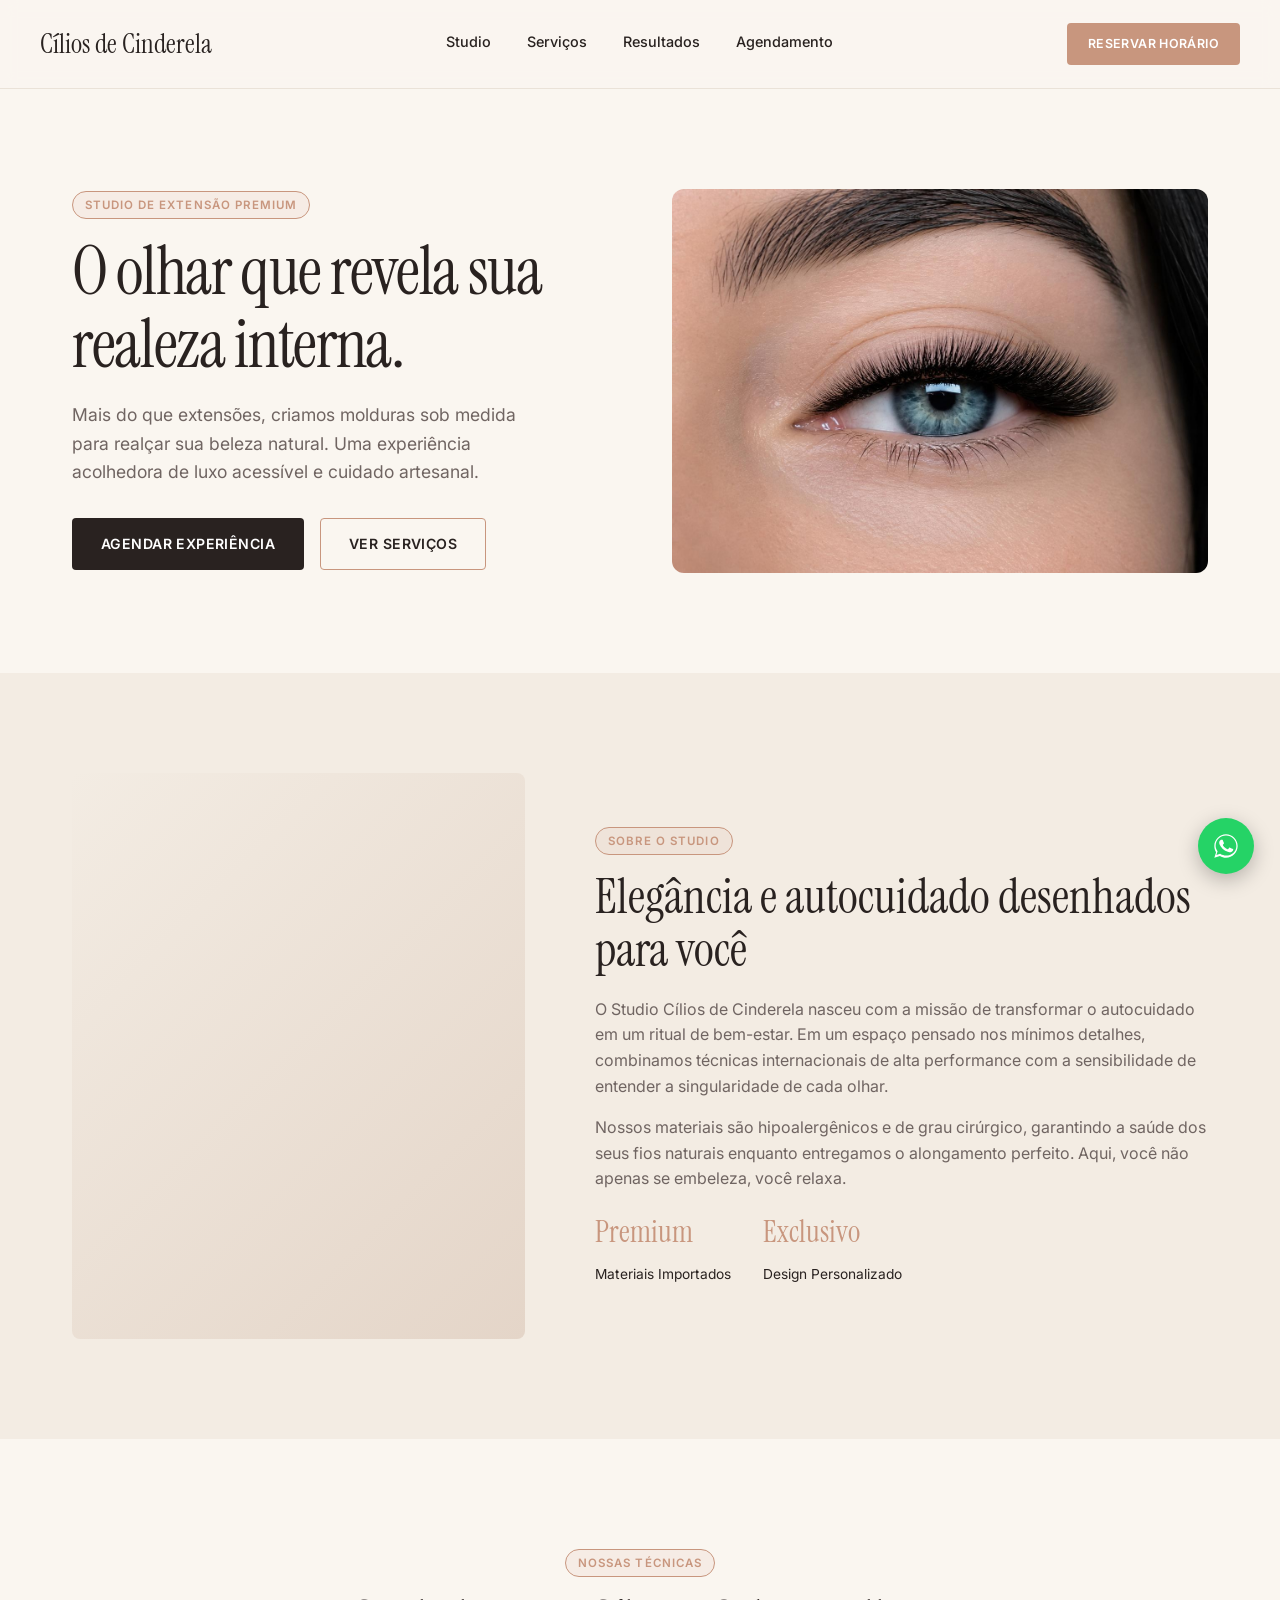
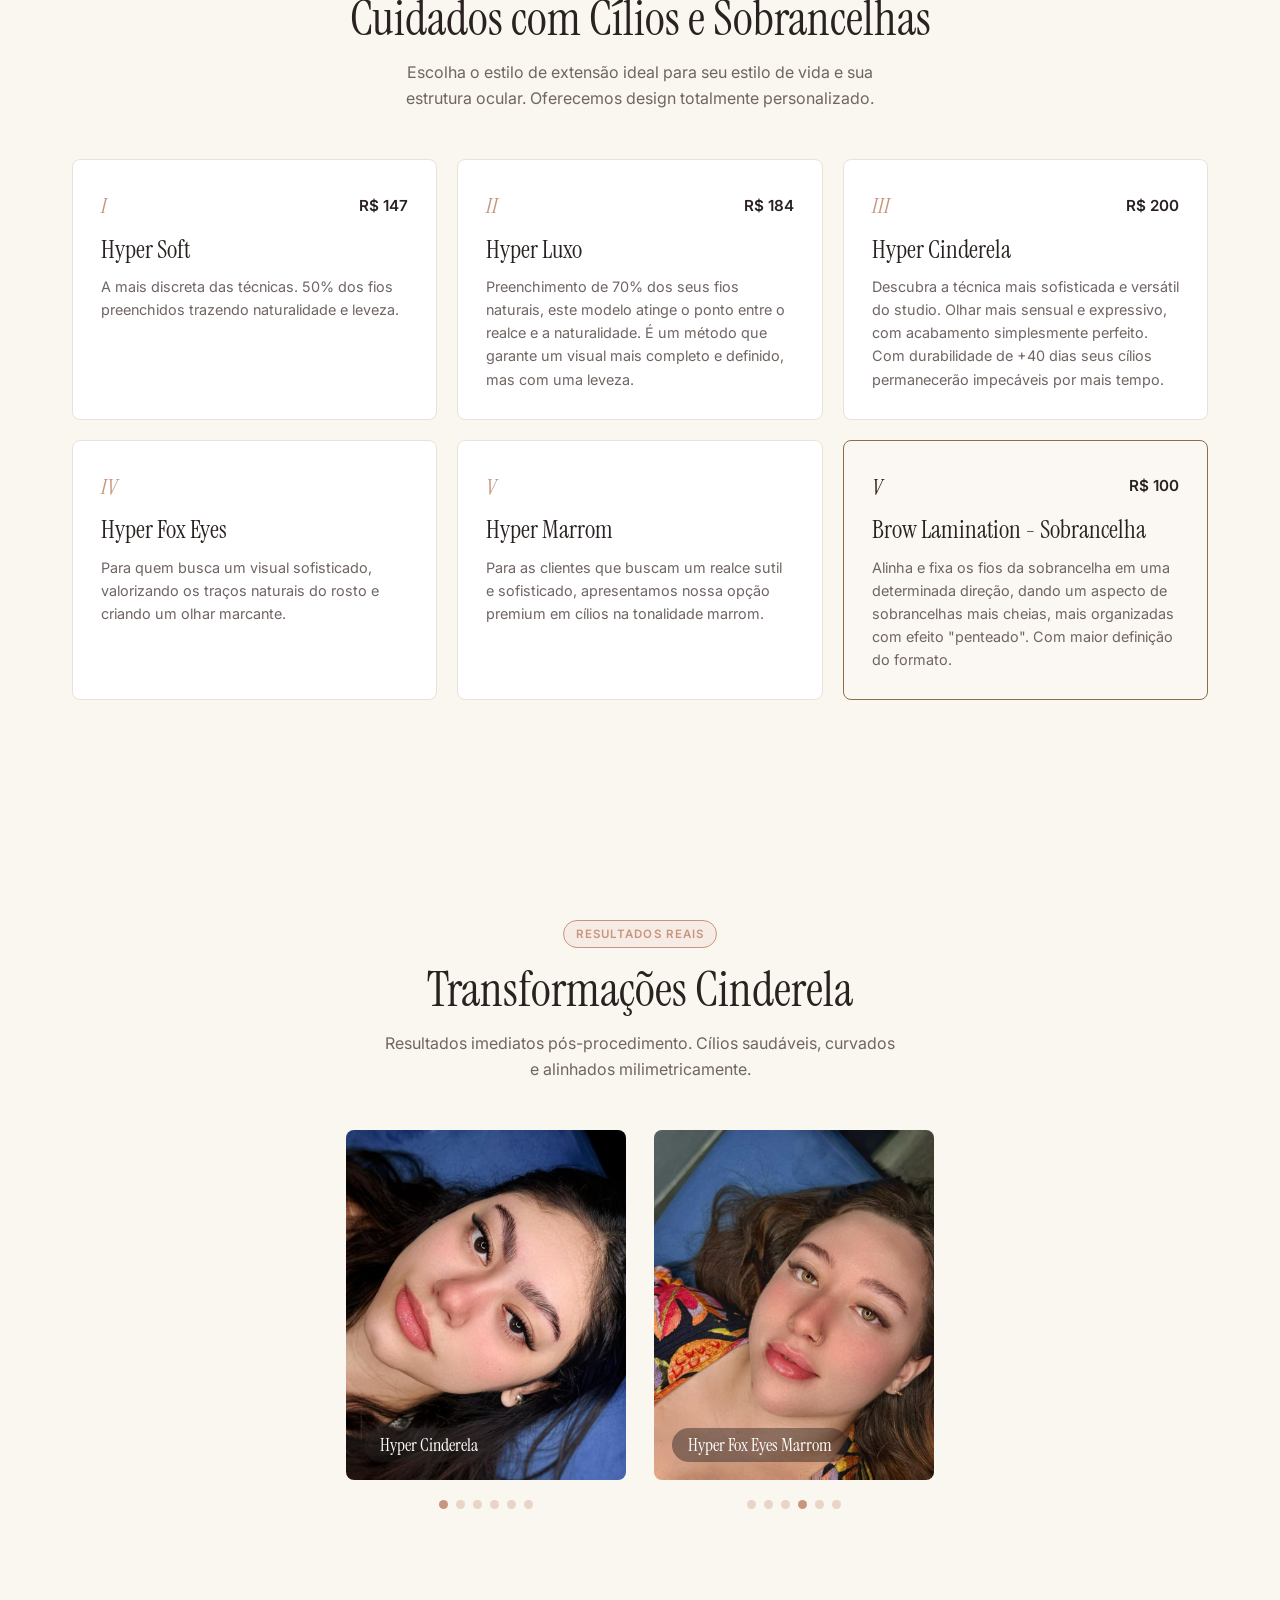
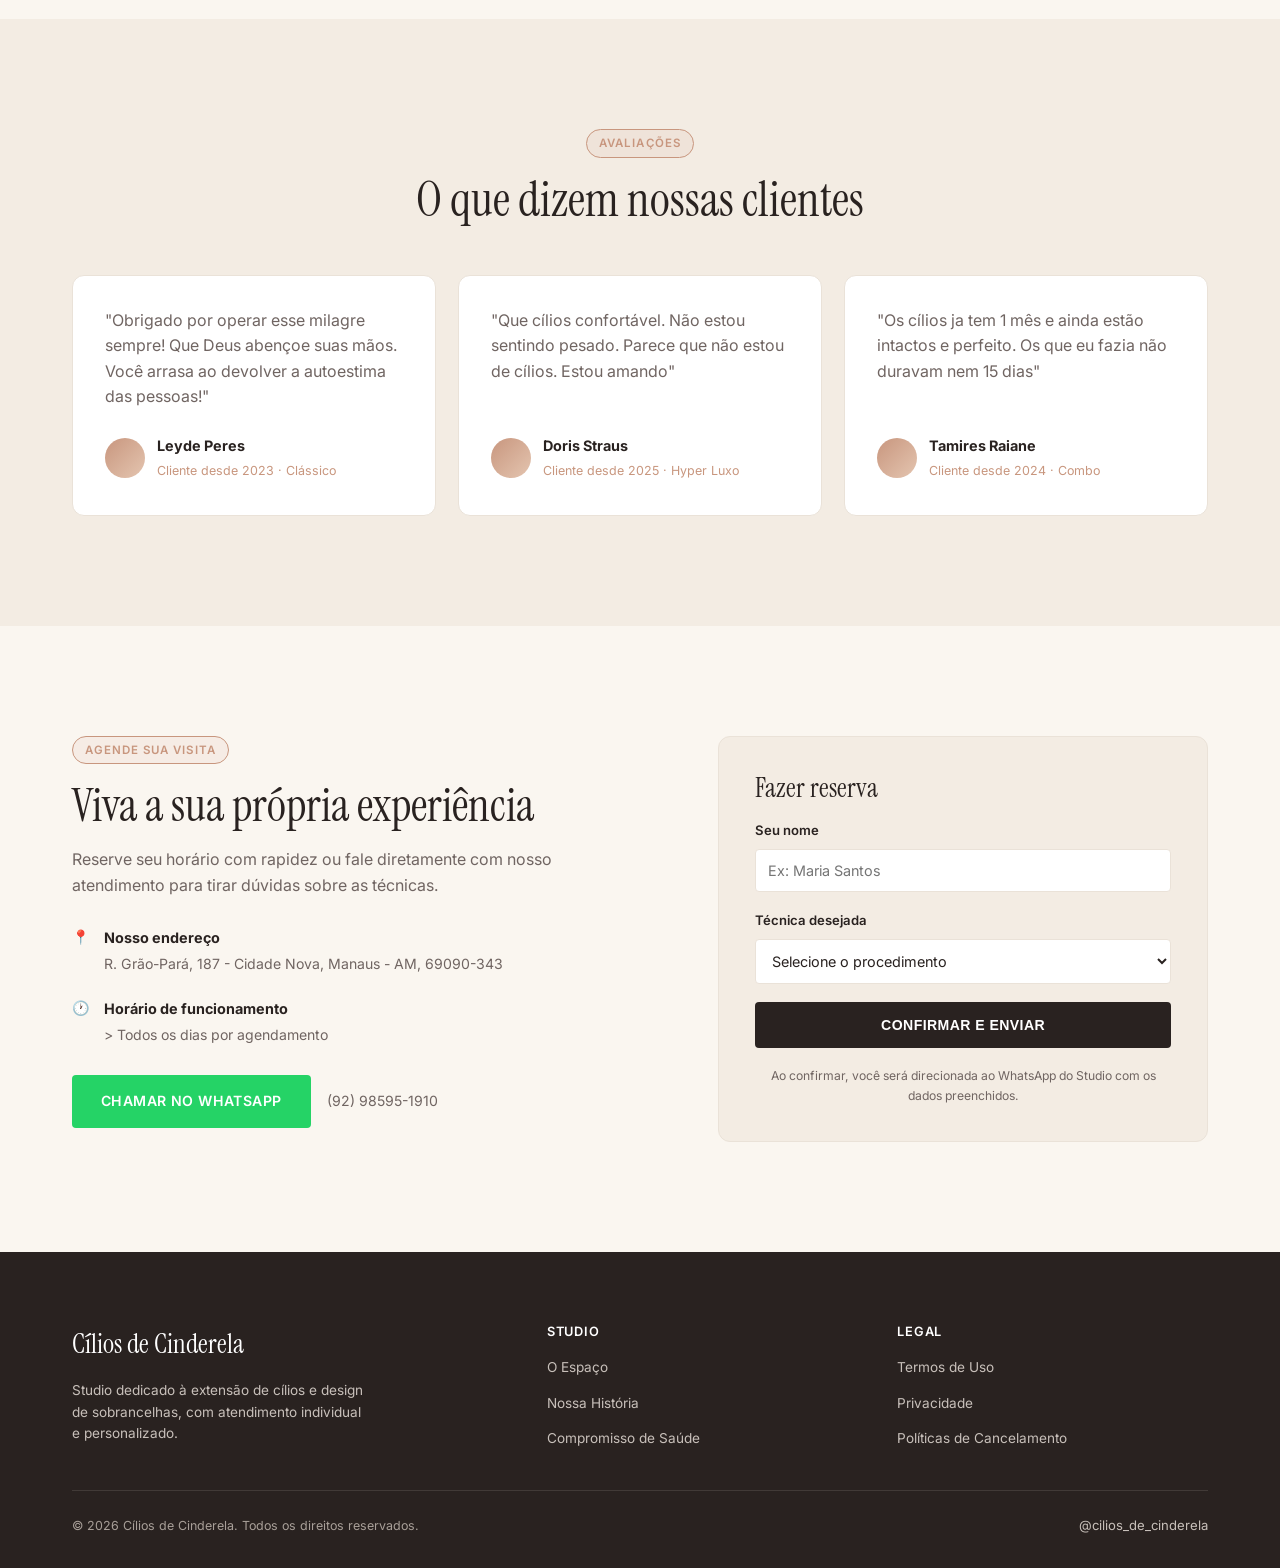
==== index.html @ 9f54af3f "Acrescentado opção de solicitar suporte" ====
<!DOCTYPE html>
<html lang="pt-BR">
<head>
<meta charset="UTF-8">
<meta name="viewport" content="width=device-width, initial-scale=1.0">
<title>Cílios de Cinderela | Studio de Extensão de Cílios</title>
<meta name="description" content="Cílios de Cinderela — Studio de extensão de cílios. Técnicas premium, atendimento personalizado. Agende sua avaliação.">
<link rel="preconnect" href="https://fonts.googleapis.com">
<link rel="preconnect" href="https://fonts.gstatic.com" crossorigin>
<link href="https://fonts.googleapis.com/css2?family=Instrument+Serif:ital@0;1&family=Inter:wght@400;500;600&display=swap" rel="stylesheet">
<link rel="stylesheet" href="style.css">
</head>
<body>

<!-- ========================================
  DICA: onde trocar conteúdo de exemplo
  Procure por "TROCAR AQUI" nos comentários.
  Fotos: troque o conteúdo de <div class="ph-foto"> por
  <img src="fotos/nome.jpg" alt="descrição">
  ATENÇÃO: endereço, telefone e depoimentos abaixo são
  EXEMPLOS gerados no Figma — confira e substitua todos
  antes de publicar o site de verdade.
======================================== -->

<header class="site-header" id="siteHeader">
  <div class="wrap header-inner">
    <a href="#top" class="logo">Cílios de Cinderela</a>
    <nav class="main-nav" id="mainNav">
      <a href="#sobre">Studio</a>
      <a href="#servicos">Serviços</a>
      <a href="#galeria">Resultados</a>
      <a href="#contato">Agendamento</a>
    </nav>
    <a class="btn btn-primary nav-cta" href="#contato">Reservar horário</a>
    <button class="nav-toggle" id="navToggle" aria-label="Abrir menu" aria-expanded="false">
      <span></span><span></span><span></span>
    </button>
  </div>
</header>

<main id="top">

  <!-- HERO -->
  <section class="hero">
    <div class="wrap hero-inner">
      <div class="hero-content">
        <span class="eyebrow">Studio de extensão premium</span>
        <h1 class="reveal">O olhar que revela sua realeza interna.</h1>
        <p class="hero-sub reveal">Mais do que extensões, criamos molduras sob medida para realçar sua beleza natural. Uma experiência acolhedora de luxo acessível e cuidado artesanal.</p>
        <div class="hero-actions reveal">
          <a href="#contato" class="btn btn-dark">Agendar experiência</a>
          <a href="#servicos" class="btn btn-outline">Ver serviços</a>
        </div>
      </div>
      <div class="hero-image reveal">
      <img src="fotos/hero.jpeg" alt="Extensão de cílios close-up, técnica de volume aplicada">
      </div>
    </div>
  </section>

  <!-- SOBRE -->
  <section class="sobre" id="sobre">
    <div class="wrap sobre-inner">
      <div class="sobre-foto reveal">
        <!-- TROCAR AQUI: <img src="fotos/estudio.jpg" alt="Interior do Studio"> -->
        <video class="ph-foto ph-foto-tall" src="videos/studio.mp4" autoplay muted loop playsinline></video>
      </div>
      <div class="sobre-texto">
        <span class="eyebrow reveal">Sobre o Studio</span>
        <h2 class="reveal">Elegância e autocuidado desenhados para você</h2>
        <p class="reveal"><!-- TROCAR AQUI --> O Studio Cílios de Cinderela nasceu com a missão de transformar o autocuidado em um ritual de bem-estar. Em um espaço pensado nos mínimos detalhes, combinamos técnicas internacionais de alta performance com a sensibilidade de entender a singularidade de cada olhar.</p>
        <p class="reveal"><!-- TROCAR AQUI --> Nossos materiais são hipoalergênicos e de grau cirúrgico, garantindo a saúde dos seus fios naturais enquanto entregamos o alongamento perfeito. Aqui, você não apenas se embeleza, você relaxa.</p>
        <div class="sobre-features reveal">
          <div class="feature-item">
            <span class="feature-num">Premium</span>
            <span class="feature-label">Materiais Importados</span>
          </div>
          <div class="feature-item">
            <span class="feature-num">Exclusivo</span>
            <span class="feature-label">Design Personalizado</span>
          </div>
        </div>
      </div>
    </div>
  </section>

  <!-- SERVIÇOS -->
  <section class="servicos" id="servicos">
    <div class="wrap">
      <div class="section-head">
        <span class="eyebrow reveal">Nossas técnicas</span>
        <h2 class="reveal">Cuidados com Cílios e Sobrancelhas</h2>
        <p class="section-sub reveal">Escolha o estilo de extensão ideal para seu estilo de vida e sua estrutura ocular. Oferecemos design totalmente personalizado.</p>
      </div>

      <div class="servicos-grid">
        <article class="servico-card reveal">
          <div class="servico-head"><span class="servico-index">I</span><span class="servico-preco"><!-- TROCAR AQUI -->R$ 147</span></div>
          <h3>Hyper Soft</h3>
          <p><!-- TROCAR AQUI -->A mais discreta das técnicas. 50% dos fios preenchidos trazendo naturalidade e leveza.</p>
        </article>
        <article class="servico-card reveal">
          <div class="servico-head"><span class="servico-index">II</span><span class="servico-preco"><!-- TROCAR AQUI -->R$ 184</span></div>
          <h3>Hyper Luxo</h3>
          <p><!-- TROCAR AQUI -->Preenchimento de 70% dos seus fios naturais, este modelo atinge o ponto entre o realce e a naturalidade. É um método que garante um visual mais completo e definido, mas com uma leveza.</p>
        </article>
        <article class="servico-card reveal">
          <div class="servico-head"><span class="servico-index">III</span><span class="servico-preco"><!-- TROCAR AQUI -->R$ 200</span></div>
          <h3>Hyper Cinderela</h3>
          <p><!-- TROCAR AQUI -->Descubra a técnica mais sofisticada e versátil do studio. Olhar mais sensual e expressivo, com acabamento simplesmente perfeito. Com durabilidade de +40 dias seus cílios permanecerão impecáveis por mais tempo.</p>
        </article>
        <article class="servico-card reveal">
          <div class="servico-head"><span class="servico-index">IV</span><span class="servico-preco"><!-- TROCAR AQUI --></span></div>
          <h3>Hyper Fox Eyes</h3>
          <p><!-- TROCAR AQUI -->Para quem busca um visual sofisticado, valorizando os traços naturais do rosto e criando um olhar marcante.</p>
        </article>
        <article class="servico-card reveal">
          <div class="servico-head"><span class="servico-index">V</span><span class="servico-preco"><!-- TROCAR AQUI --></span></div>
          <h3>Hyper Marrom</h3>
          <p><!-- TROCAR AQUI -->Para as clientes que buscam um realce sutil e sofisticado, apresentamos nossa opção premium em cílios na tonalidade marrom.</p>
        </article>
        <article class="servico-card servico-card--sobrancelha reveal">
          <div class="servico-head"><span class="servico-index">V</span><span class="servico-preco"><!-- TROCAR AQUI -->R$ 100</span></div>
          <h3>Brow Lamination - Sobrancelha</h3>
          <p>Alinha e fixa os fios da sobrancelha em uma determinada direção, dando um aspecto de sobrancelhas mais cheias, mais organizadas com efeito "penteado". Com maior definição do formato.</p>
        </article>
      </div>
    </div>
  </section>

  <!-- GALERIA -->
  <section class="galeria" id="galeria">
    <div class="wrap">
      <div class="section-head">
        <span class="eyebrow reveal">Resultados reais</span>
        <h2 class="reveal">Transformações Cinderela</h2>
        <p class="section-sub reveal">Resultados imediatos pós-procedimento. Cílios saudáveis, curvados e alinhados milimetricamente.</p>
      </div>

      <div class="galeria-sliders reveal">
        <div class="galeria-slider" data-offset="0"></div>
        <div class="galeria-slider" data-offset="3"></div>
      </div>
    </div>
  </section>

  <!-- DEPOIMENTOS -->
  <section class="depoimentos" id="depoimentos">
    <div class="wrap">
      <div class="section-head">
        <span class="eyebrow reveal">Avaliações</span>
        <h2 class="reveal">O que dizem nossas clientes</h2>
      </div>

      <div class="depoimentos-grid">
        <article class="depoimento-card reveal">
          <p>"Obrigado por operar esse milagre sempre! Que Deus abençoe suas mãos. Você arrasa ao devolver a autoestima das pessoas!"</p>
          <html lang="en">
          <head>
            <meta charset="UTF-8">
            <meta name="viewport" content="width=device-width, initial-scale=1.0">
            <title>Document</title>
          </head>
          <body>
            

          <div class="depoimento-autor">
            <div class="avatar-ph"></div>
            <div>
              <strong><!-- TROCAR AQUI -->Leyde Peres</strong>
              <span><!-- TROCAR AQUI -->Cliente desde 2023 · Clássico</span>
            </div>
          </div>
        </article>
        <article class="depoimento-card reveal">
          <p>"Que cílios confortável. Não estou sentindo pesado. Parece que não estou de cílios. Estou amando"</p>
          <html lang="en">
          <head>
            <meta charset="UTF-8">
            <meta name="viewport" content="width=device-width, initial-scale=1.0">
            <title>Document</title>
          </head>
          <body>
            

          <div class="depoimento-autor">
            <div class="avatar-ph"></div>
            <div>
              <strong><!-- TROCAR AQUI -->Doris Straus</strong>
              <span><!-- TROCAR AQUI -->Cliente desde 2025 · Hyper Luxo</span>
            </div>
          </div>
        </article>
        <article class="depoimento-card reveal">
          <p><!-- TROCAR AQUI: depoimento real -->"Os cílios ja tem 1 mês e ainda estão intactos e perfeito. Os que eu fazia não duravam nem 15 dias"</p>
          <div class="depoimento-autor">
            <div class="avatar-ph"></div>
            <div>
              <strong><!-- TROCAR AQUI -->Tamires Raiane</strong>
              <span><!-- TROCAR AQUI -->Cliente desde 2024 · Combo</span>
            </div>
          </div>
        </article>
      </div>
    </div>
  </section>

  <!-- CONTATO / AGENDAMENTO -->
  <section class="contato" id="contato">
    <div class="wrap contato-inner">
      <div class="contato-info">
        <span class="eyebrow reveal">Agende sua visita</span>
        <h2 class="reveal">Viva a sua própria experiência</h2>
        <p class="section-sub reveal">Reserve seu horário com rapidez ou fale diretamente com nosso atendimento para tirar dúvidas sobre as técnicas.</p>

        <div class="contato-rows reveal">
          <div class="contato-row">
            <span class="contato-icon">📍</span>
            <div>
              <strong>Nosso endereço</strong>
              <span> R. Grão-Pará, 187 - Cidade Nova, Manaus - AM, 69090-343</span>
            </div>
          </div>
          <div class="contato-row">
            <span class="contato-icon">🕐</span>
            <div>
              <strong>Horário de funcionamento</strong>
              <span>> Todos os dias por agendamento</span>
            </div>
          </div>
        </div>

        <div class="contato-direct reveal">
          <a href="https://wa.me/5592985951910" target="_blank" rel="noopener" class="btn btn-whatsapp">Chamar no WhatsApp</a>
          <span class="contato-phone"> (92) 98595-1910</span>
        </div>
      </div>

      <form class="contato-form reveal" id="bookingForm">
        <h3>Fazer reserva</h3>

        <label>
          Seu nome
          <input type="text" name="nome" placeholder="Ex: Maria Santos" required>
        </label>


        <label>
          Técnica desejada
          <select name="tecnica" required>
            <option value="" disabled selected>Selecione o procedimento</option>
            <option>Hyper Soft</option>
            <option>Hyper Luxo</option>
            <option>Hyper Cinderela</option>
            <option>Hyper Fox Eyes</option>
            <option>Hyper Marrom</option>
            <option>Brow Lamination - Sobrancelha</option>
            <option>Ainda não sei. Quero suporte do Kaleuzinho</option>
          </select>
        </label>

        <button type="submit" class="btn btn-dark btn-full">Confirmar e enviar</button>
        <p class="contato-form-obs">Ao confirmar, você será direcionada ao WhatsApp do Studio com os dados preenchidos.</p>
      </form>
    </div>
  </section>

</main>

<footer class="site-footer">
  <div class="wrap">
    <div class="footer-top">
      <div class="footer-brand">
        <span class="logo logo-light">Cílios de Cinderela</span>
        <p> Studio dedicado à extensão de cílios e design de sobrancelhas, com atendimento individual e personalizado.</p>
      </div>
      <div class="footer-col">
        <span class="footer-col-title">Studio</span>
        <a href="#sobre">O Espaço</a>
        <a href="#sobre">Nossa História</a>
        <a href="#">Compromisso de Saúde</a>
      </div>
      <div class="footer-col">
        <span class="footer-col-title">Legal</span>
        <a href="#">Termos de Uso</a>
        <a href="#">Privacidade</a>
        <a href="#">Políticas de Cancelamento</a>
      </div>
    </div>
    <hr class="footer-line">
    <div class="footer-bottom">
      <p>© <span id="year"></span> Cílios de Cinderela. Todos os direitos reservados.</p>
      <div class="footer-social">
        <a href="#" aria-label="Instagram"> @cilios_de_cinderela</a>
      </div>
    </div>
  </div>
</footer>

<a href="https://wa.me/5592985951910" target="_blank" rel="noopener" class="whatsapp-float" aria-label="Falar no WhatsApp">
  <svg viewBox="0 0 24 24" fill="currentColor" aria-hidden="true"><path d="M17.5 14.4c-.3-.1-1.7-.9-2-1-.3-.1-.5-.1-.7.1-.2.3-.8 1-.9 1.1-.2.2-.3.2-.6.1-.3-.1-1.2-.4-2.3-1.4-.9-.8-1.4-1.7-1.6-2-.2-.3 0-.5.1-.6.1-.1.3-.3.4-.5.1-.1.2-.3.3-.4.1-.2 0-.3 0-.5-.1-.1-.7-1.6-.9-2.2-.2-.5-.5-.5-.7-.5h-.6c-.2 0-.5.1-.8.4-.3.3-1 .9-1 2.3s1.1 2.7 1.2 2.9c.1.2 2.1 3.2 5.1 4.4.7.3 1.3.5 1.7.6.7.2 1.4.2 1.9.1.6-.1 1.7-.7 1.9-1.4.2-.6.2-1.2.2-1.3-.1-.1-.3-.2-.6-.3z"/><path d="M12 2C6.5 2 2 6.5 2 12c0 1.9.5 3.7 1.5 5.3L2 22l4.8-1.5C8.3 21.5 10.1 22 12 22c5.5 0 10-4.5 10-10S17.5 2 12 2zm0 18.2c-1.7 0-3.3-.5-4.7-1.3l-.3-.2-3.2 1 1-3.1-.2-.3C3.7 15 3.1 13.5 3.1 12 3.1 7.1 7.1 3.1 12 3.1S20.9 7.1 20.9 12 16.9 20.2 12 20.2z"/></svg>
</a>

<div class="lightbox" id="lightbox" aria-hidden="true">
  <button class="lightbox-close" id="lightboxClose" aria-label="Fechar">&times;</button>
  <button class="lightbox-nav lightbox-prev" id="lightboxPrev" aria-label="Foto anterior">‹</button>
  <div class="lightbox-content" id="lightboxContent"></div>
  <button class="lightbox-nav lightbox-next" id="lightboxNext" aria-label="Próxima foto">›</button>
</div>

<script src="script.js"></script>
</body>
</html>
---- style.css ----
/* ===========================================================
   CÍLIOS DE CINDERELA — folha de estilos
   Tema: cream & terracota (baseado no design do Figma)
   =========================================================== */

:root{
  --cream:#FAF6F0;
  --cream-alt:#F3ECE3;
  --ink:#292220;
  --muted:#706562;
  --line:#EAE2D8;
  --terracotta:#C8967E;
  --terracotta-bg:rgba(200,150,126,0.1);
  --white:#FFFFFF;
  --whatsapp:#25D366;
  --serif:'Instrument Serif', serif;
  --sans:'Inter', sans-serif;
  --max:1200px;
}

*{box-sizing:border-box; margin:0; padding:0;}
html{scroll-behavior:smooth;}
@media (prefers-reduced-motion: reduce){
  html{scroll-behavior:auto;}
  *{animation-duration:0.01ms !important; transition-duration:0.01ms !important;}
}

body{
  font-family:var(--sans);
  color:var(--ink);
  background:var(--cream);
  line-height:1.6;
  -webkit-font-smoothing:antialiased;
  overflow-x:hidden;
}
.wrap{max-width:var(--max); margin:0 auto; padding:0 32px;}
a{color:inherit; text-decoration:none;}
h1,h2,h3{font-family:var(--serif); font-weight:400; line-height:1.1; color:var(--ink);}
ul{list-style:none;}

.eyebrow{
  display:inline-flex;
  padding:4px 12px;
  background:var(--terracotta-bg);
  border:1px solid var(--terracotta);
  border-radius:100px;
  font-size:0.72rem;
  font-weight:600;
  letter-spacing:0.09em;
  text-transform:uppercase;
  color:var(--terracotta);
  margin-bottom:16px;
}
.section-head{max-width:700px; margin:0 auto 48px; text-align:center;}
.section-head h2{font-size:clamp(2rem,4vw,3rem);}
.section-sub{color:var(--muted); font-size:1rem; max-width:520px;}
.section-head .section-sub{margin:14px auto 0;}

/* ---------- Reveal ---------- */
.reveal{opacity:0; transform:translateY(24px); transition:opacity 0.6s ease, transform 0.6s ease;}
.reveal.visible{opacity:1; transform:none;}

/* ---------- Buttons ---------- */
.btn{
  display:inline-flex; align-items:center; justify-content:center; gap:8px;
  padding:14px 28px; border-radius:4px; font-size:0.88rem; font-weight:600;
  letter-spacing:0.03em; text-transform:uppercase; cursor:pointer; border:1px solid transparent;
  transition:all 0.25s ease;
}
.btn-dark{background:var(--ink); color:#fff;}
.btn-dark:hover{background:#171310;}
.btn-outline{border-color:var(--terracotta); color:var(--ink);}
.btn-outline:hover{background:var(--terracotta); color:#fff;}
.btn-primary{background:var(--terracotta); color:#fff; padding:10px 20px; font-size:0.78rem;}
.btn-primary:hover{background:#b6805f;}
.btn-whatsapp{background:var(--whatsapp); color:#fff;}
.btn-whatsapp:hover{background:#1fb956;}
.btn-sm{padding:10px 20px; font-size:0.78rem;}
.btn-outline-sm{
  padding:8px 16px; border:1px solid var(--ink); border-radius:4px;
  background:transparent; font-size:0.75rem; font-weight:600; text-transform:uppercase; cursor:pointer;
  transition:all 0.2s ease;
}
.btn-outline-sm:hover{background:var(--ink); color:#fff;}
.btn-full{width:100%;}

/* ---------- Header ---------- */
.site-header{
  position:sticky; top:0; z-index:20;
  background:rgba(250,246,240,0.9); backdrop-filter:blur(8px);
  border-bottom:1px solid var(--line);
}
.header-inner{display:flex; align-items:center; justify-content:space-between; padding:22px 0;}
.logo{font-family:var(--serif); font-size:1.7rem; color:var(--ink);}
.logo-light{color:#fff;}
.main-nav{display:flex; gap:36px;}
.main-nav a{font-size:0.9rem; font-weight:500; position:relative; padding-bottom:4px;}
.main-nav a::after{content:''; position:absolute; left:0; bottom:0; width:0; height:1px; background:var(--terracotta); transition:width 0.3s ease;}
.main-nav a:hover::after{width:100%;}
.nav-toggle{display:none;}

/* ---------- Hero ---------- */
.hero{padding:100px 0;}
.hero-inner{display:grid; grid-template-columns:1fr 1fr; gap:64px; align-items:center;}
.hero h1{font-size:clamp(2.6rem,5.2vw,4.6rem); letter-spacing:-0.02em; margin-bottom:20px;}
.hero-sub{color:var(--muted); font-size:1.1rem; max-width:480px; margin-bottom:32px;}
.hero-actions{display:flex; gap:16px; flex-wrap:wrap;}
.hero-image{border-radius:12px; overflow:hidden;}

/* ---------- Placeholder de foto ---------- */
.ph-foto{
  aspect-ratio:4/3; width:100%;
  background:linear-gradient(135deg, var(--cream-alt), #E4D5C8);
  display:flex; align-items:center; justify-content:center;
  color:rgba(41,34,32,0.35); font-family:var(--serif); font-style:italic; font-size:1rem;
  border-radius:8px;
}
.ph-foto-tall{aspect-ratio:4/5;}
.ph-foto img, .sobre-foto img, .hero-image img,
.ph-foto video, .sobre-foto video, .hero-image video{width:100%; height:100%; object-fit:cover; display:block; border-radius:8px;}

/* ---------- Sobre ---------- */
.sobre{padding:100px 0; background:var(--cream-alt);}
.sobre-inner{display:grid; grid-template-columns:0.85fr 1.15fr; gap:70px; align-items:center;}
.sobre-texto h2{font-size:clamp(2rem,4vw,3rem); margin-bottom:20px;}
.sobre-texto p{color:var(--muted); font-size:1rem; margin-bottom:16px;}
.sobre-features{display:flex; gap:32px; margin-top:16px;}
.feature-item{display:flex; flex-direction:column; gap:6px;}
.feature-num{font-family:var(--serif); font-size:1.9rem; color:var(--terracotta);}
.feature-label{font-size:0.86rem;}

/* ---------- Serviços ---------- */
.servicos{padding:110px 0;}
.servicos-grid{display:grid; grid-template-columns:repeat(3,1fr); gap:20px;}
.servico-card{
  background:var(--white); border:1px solid var(--line); border-radius:8px; padding:28px;
  display:flex; flex-direction:column; gap:12px;
}
.servico-card--sobrancelha{
  border-color: #8B6F47;
  background: #FBF7F2;
}
.servico-card--sobrancelha .servico-index{
  color: #31230f;
}
.servico-head{display:flex; justify-content:space-between; align-items:center;}
.servico-index{font-family:var(--serif); font-style:italic; font-size:1.4rem; color:var(--terracotta);}
.servico-preco{font-weight:600; font-size:0.95rem;}
.servico-card h3{font-size:1.55rem;}
.servico-card p{color:var(--muted); font-size:0.9rem;}
.servico-cta{background:var(--cream-alt); border:none; justify-content:center;}
.servico-cta h3{font-size:1.55rem;}
.servico-cta .btn{align-self:flex-start; margin-top:8px;}

/* ---------- Pacotes ---------- */
.pacotes{padding:110px 0; background:var(--cream-alt);}
.pacotes-inner{display:grid; grid-template-columns:0.75fr 1.1fr; gap:60px; align-items:center;}
.pacotes-left h2{font-size:clamp(1.9rem,3.6vw,2.7rem); margin-bottom:16px;}
.pacotes-badge{display:flex; align-items:center; gap:10px; margin-top:20px; font-weight:600; font-size:0.9rem;}
.badge-icon{font-size:1.1rem;}
.pacotes-cards{display:grid; grid-template-columns:1fr 1fr; gap:22px;}
.pacote-card{background:var(--white); border:1px solid var(--line); border-radius:12px; padding:32px; display:flex; flex-direction:column; gap:20px;}
.pacote-tag{display:block; font-size:0.72rem; font-weight:600; letter-spacing:0.06em; text-transform:uppercase; color:var(--terracotta); margin-bottom:6px;}
.pacote-cabecalho h3{font-size:1.7rem;}
.pacote-card hr{border:none; border-top:1px solid var(--line);}
.pacote-card ul{display:flex; flex-direction:column; gap:10px;}
.pacote-card li{font-size:0.9rem; color:var(--muted); padding-left:16px; position:relative;}
.pacote-card li::before{content:'•'; position:absolute; left:0; color:var(--terracotta);}
.pacote-rodape{display:flex; align-items:center; justify-content:space-between;}
.pacote-preco{font-family:var(--serif); font-size:1.5rem;}

/* ---------- Galeria (slideshow automático) ---------- */
.galeria{padding:110px 0;}
.galeria-sliders{display:flex; flex-wrap:wrap; justify-content:center; gap:28px;}
.galeria-slider{width:280px;}
.galeria-track{
  position:relative; aspect-ratio:4/5; border-radius:8px; overflow:hidden;
  background:var(--cream-alt);
}
.galeria-item{
  position:absolute; inset:0; border:none; background:none; padding:0; cursor:pointer;
  opacity:0; visibility:hidden; transition:opacity 0.8s ease;
}
.galeria-item.is-active{opacity:1; visibility:visible;}
.galeria-item img{width:100%; height:100%; object-fit:cover; display:block;}
.galeria-legenda{
  position:absolute; left:18px; bottom:18px; z-index:1;
  font-family:var(--serif); font-size:1.1rem; color:var(--white);
  background:rgba(41,34,32,0.45); padding:6px 16px; border-radius:20px;
}
.galeria-dots{display:flex; justify-content:center; gap:8px; margin-top:20px;}
.galeria-dot{
  width:9px; height:9px; border-radius:50%; border:none; padding:0; cursor:pointer;
  background:var(--terracotta); opacity:0.35; transition:opacity 0.3s ease;
}
.galeria-dot.is-active{opacity:1;}

/* ---------- Depoimentos ---------- */
.depoimentos{padding:110px 0; background:var(--cream-alt);}
.depoimentos-grid{display:grid; grid-template-columns:repeat(3,1fr); gap:22px;}
.depoimento-card{
  background:var(--white); border:1px solid var(--line); border-radius:12px; padding:32px;
  display:flex; flex-direction:column; justify-content:space-between; gap:24px; min-height:220px;
}
.depoimento-card p{color:var(--muted); font-size:1rem;}
.depoimento-autor{display:flex; align-items:center; gap:12px;}
.avatar-ph{width:40px; height:40px; border-radius:50%; background:linear-gradient(135deg, var(--terracotta), #E4C5B0); flex:none;}
.depoimento-autor strong{display:block; font-size:0.9rem;}
.depoimento-autor span{font-size:0.78rem; color:var(--terracotta);}

/* ---------- Contato / Agendamento ---------- */
.contato{padding:110px 0;}
.contato-inner{display:grid; grid-template-columns:1fr 0.85fr; gap:70px; align-items:start;}
.contato-info h2{font-size:clamp(2rem,4vw,2.9rem); margin-bottom:16px;}
.contato-rows{display:flex; flex-direction:column; gap:20px; margin:28px 0;}
.contato-row{display:flex; gap:14px; align-items:flex-start;}
.contato-icon{font-size:1.2rem;}
.contato-row strong{display:block; font-size:0.9rem; margin-bottom:2px;}
.contato-row span{font-size:0.88rem; color:var(--muted);}
.contato-direct{display:flex; align-items:center; gap:16px; flex-wrap:wrap;}
.contato-phone{font-size:0.88rem; color:var(--muted);}

.contato-form{
  background:var(--cream-alt); border:1px solid var(--line); border-radius:12px;
  padding:36px; display:flex; flex-direction:column; gap:18px;
}
.contato-form h3{font-size:1.7rem;}
.contato-form label{display:flex; flex-direction:column; gap:8px; font-size:0.82rem; font-weight:600;}
.contato-form input, .contato-form select{
  padding:12px; border:1px solid var(--line); border-radius:4px; background:var(--white);
  font-family:var(--sans); font-size:0.9rem; color:var(--ink);
}
.contato-form input:focus, .contato-form select:focus{outline:2px solid var(--terracotta); outline-offset:1px;}
.contato-form-obs{font-size:0.76rem; color:var(--muted); text-align:center;}

/* ---------- Footer ---------- */
.site-footer{background:var(--ink); color:#EAE2D8; padding:70px 0 32px;}
.footer-top{display:grid; grid-template-columns:1.4fr 1fr 1fr; gap:40px; margin-bottom:40px;}
.footer-brand p{margin-top:14px; font-size:0.85rem; line-height:1.6; color:#c8c0ba; max-width:300px;}
.footer-col{display:flex; flex-direction:column; gap:14px;}
.footer-col-title{font-size:0.8rem; font-weight:600; letter-spacing:0.06em; text-transform:uppercase; color:#fff;}
.footer-col a{font-size:0.85rem; color:#c8c0ba;}
.footer-col a:hover{color:var(--terracotta);}
.footer-line{border:none; border-top:1px solid rgba(234,226,216,0.12);}
.footer-bottom{display:flex; justify-content:space-between; align-items:center; padding-top:24px; flex-wrap:wrap; gap:14px;}
.footer-bottom p{font-size:0.78rem; color:#a89f98;}
.footer-social{display:flex; gap:20px;}
.footer-social a{font-size:0.82rem; color:#c8c0ba;}
.footer-social a:hover{color:var(--terracotta);}

/* ---------- WhatsApp float ---------- */
.whatsapp-float{
  position:fixed; bottom:26px; right:26px; width:56px; height:56px;
  background:var(--whatsapp); color:#fff; border-radius:50%;
  display:flex; align-items:center; justify-content:center;
  box-shadow:0 6px 20px rgba(0,0,0,0.25); z-index:30; transition:transform 0.25s ease;
}
.whatsapp-float svg{width:28px; height:28px;}
.whatsapp-float:hover{transform:scale(1.08);}

/* ---------- Lightbox ---------- */
.lightbox{
  position:fixed; inset:0; background:rgba(20,16,14,0.94); z-index:50;
  display:flex; align-items:center; justify-content:center; opacity:0; visibility:hidden; transition:opacity 0.3s ease;
}
.lightbox.open{opacity:1; visibility:visible;}
.lightbox-content{max-width:min(880px,86vw); max-height:80vh; display:flex; align-items:center; justify-content:center; color:#fff; font-family:var(--serif); font-style:italic; font-size:1.4rem;}
.lightbox-content img{max-width:100%; max-height:80vh; border-radius:6px;}
.lightbox-close{position:absolute; top:22px; right:28px; background:none; border:none; color:#fff; font-size:2.2rem; cursor:pointer;}
.lightbox-nav{
  position:absolute; top:50%; transform:translateY(-50%); width:48px; height:48px; border-radius:50%;
  border:1px solid rgba(255,255,255,0.3); background:rgba(255,255,255,0.05); color:#fff; font-size:1.6rem;
  cursor:pointer; display:flex; align-items:center; justify-content:center; transition:all 0.25s ease;
}
.lightbox-nav:hover{background:var(--terracotta); border-color:var(--terracotta);}
.lightbox-prev{left:24px;}
.lightbox-next{right:24px;}

/* ---------- Focus ---------- */
a:focus-visible, button:focus-visible, input:focus-visible, select:focus-visible{outline:2px solid var(--terracotta); outline-offset:2px;}

/* ---------- Responsive ---------- */
@media (max-width: 980px){
  .hero-inner, .sobre-inner, .pacotes-inner, .contato-inner{grid-template-columns:1fr;}
  .servicos-grid, .depoimentos-grid{grid-template-columns:repeat(2,1fr);}
  .pacotes-cards{grid-template-columns:1fr;}
  .footer-top{grid-template-columns:1fr 1fr;}
}
@media (max-width: 640px){
  .main-nav, .nav-cta{display:none;}
  .nav-toggle{display:flex; flex-direction:column; gap:5px; background:none; border:none; cursor:pointer; padding:6px;}
  .nav-toggle span{width:22px; height:2px; background:var(--ink); display:block;}
  .main-nav.open{
    display:flex; flex-direction:column; position:absolute; top:100%; left:0; right:0;
    background:var(--cream); padding:22px 32px; gap:18px; border-bottom:1px solid var(--line);
  }
  .servicos-grid, .depoimentos-grid{grid-template-columns:1fr;}
  .footer-top{grid-template-columns:1fr;}
  .hero{padding:70px 0;}
}
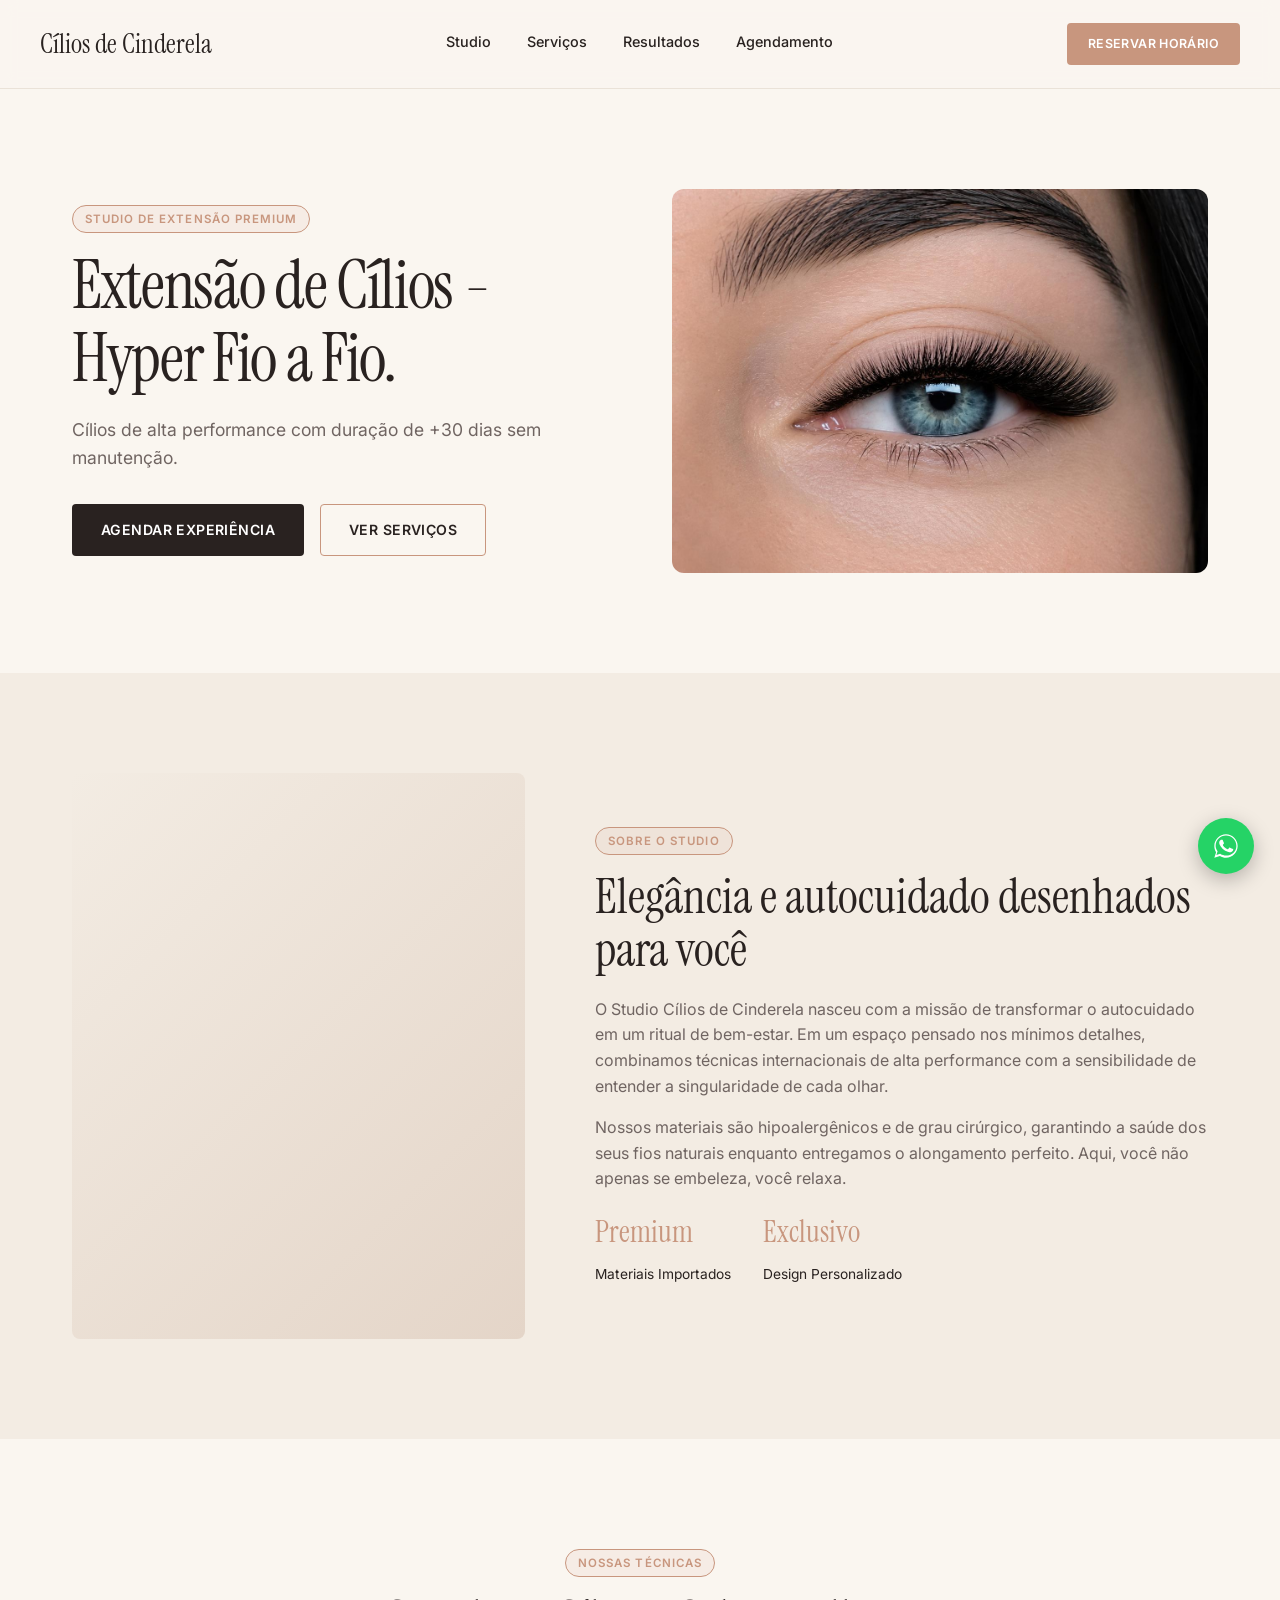
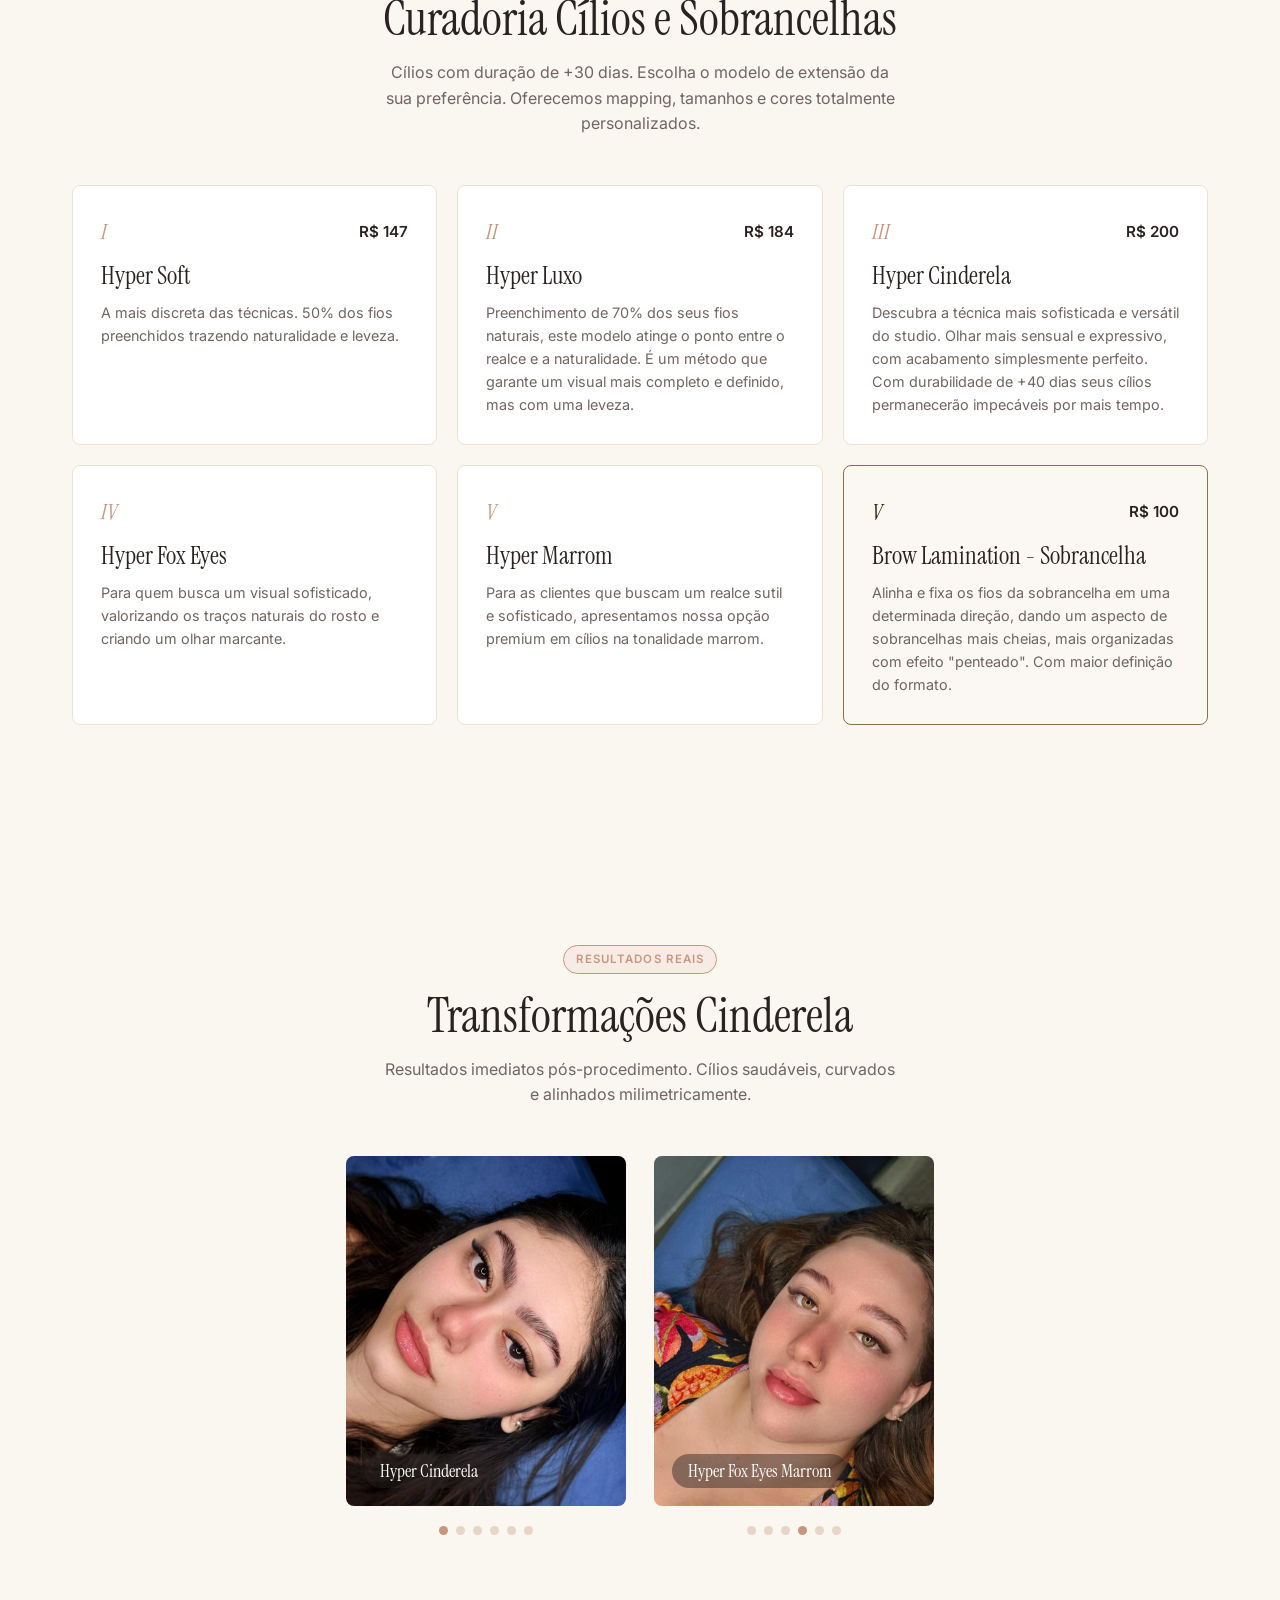
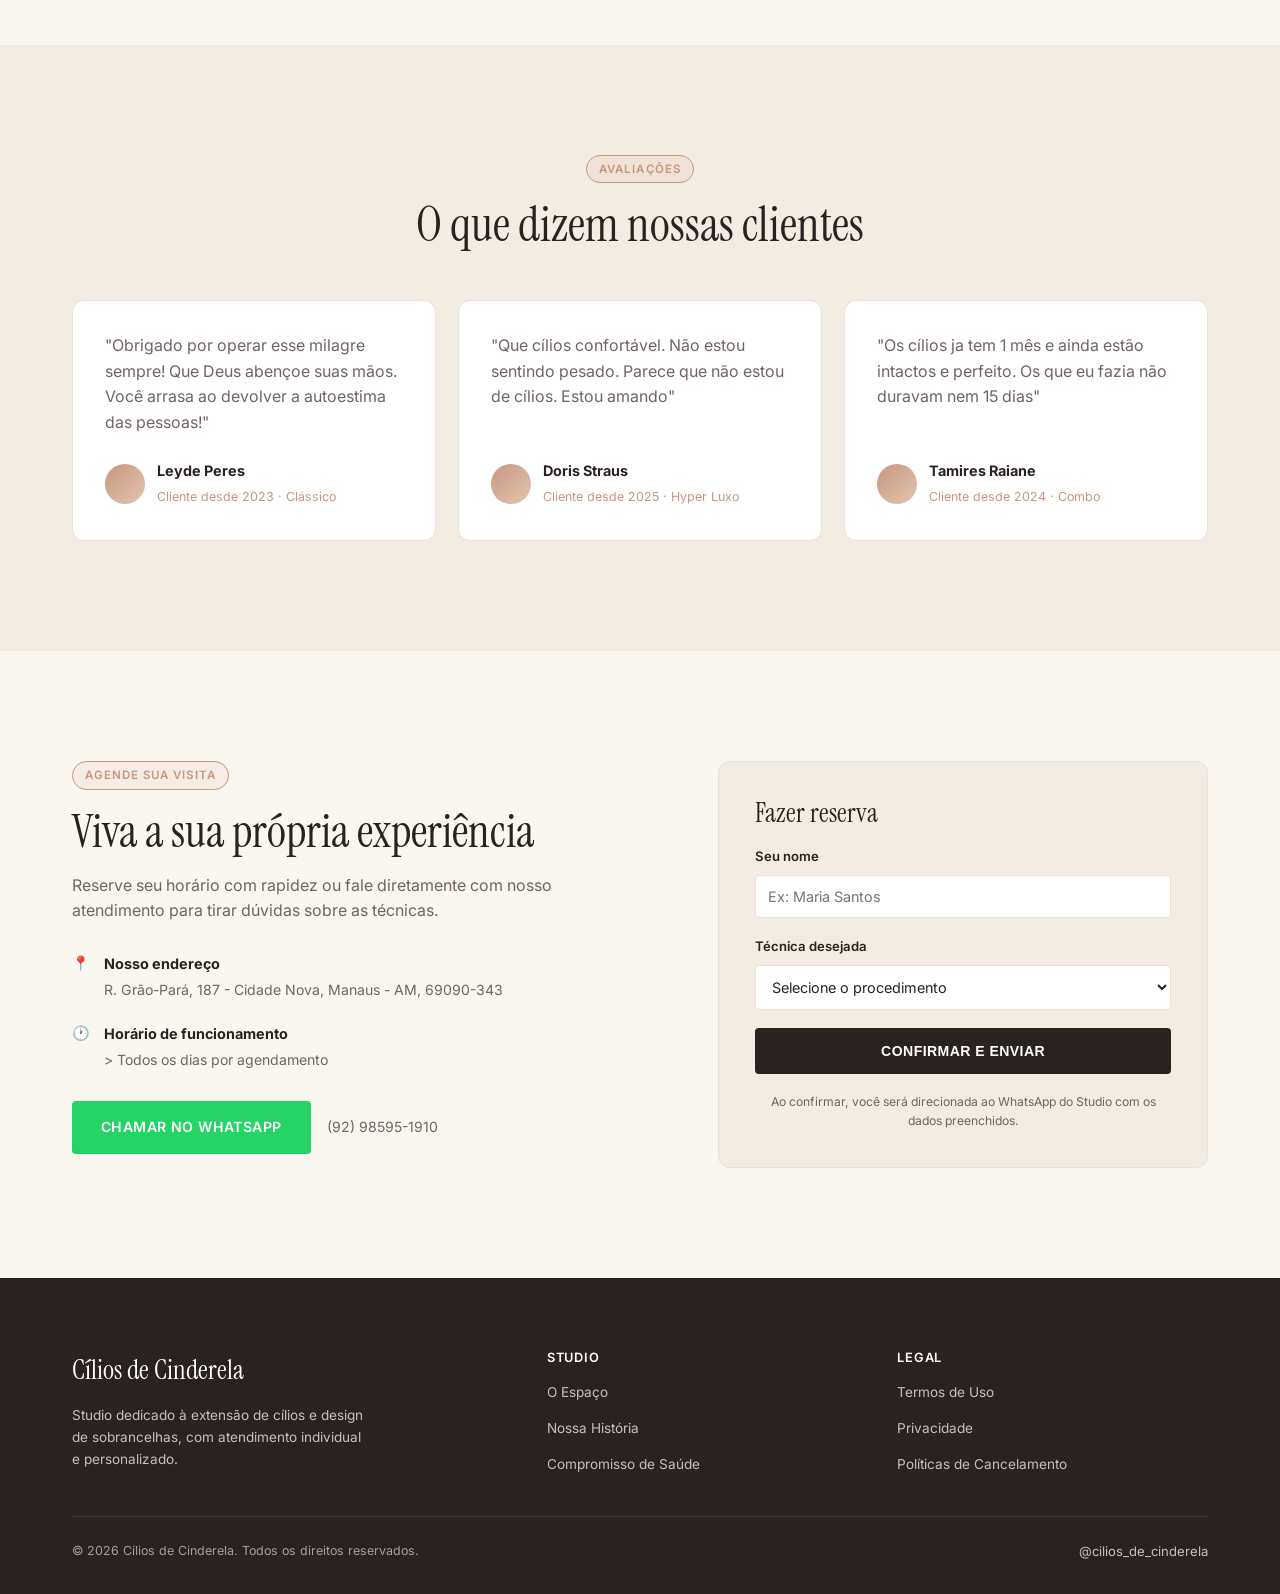
==== commit 03fe7985: "Alderação Descrição do Studio e do serviço de extensão de cílios. Adição de opção no formulário de a" ====
--- a/index.html
+++ b/index.html
@@ -45,8 +45,8 @@
     <div class="wrap hero-inner">
       <div class="hero-content">
         <span class="eyebrow">Studio de extensão premium</span>
-        <h1 class="reveal">O olhar que revela sua realeza interna.</h1>
-        <p class="hero-sub reveal">Mais do que extensões, criamos molduras sob medida para realçar sua beleza natural. Uma experiência acolhedora de luxo acessível e cuidado artesanal.</p>
+        <h1 class="reveal">Extensão de Cílios - Hyper Fio a Fio.</h1>
+        <p class="hero-sub reveal">Cílios de alta performance com duração de +30 dias sem manutenção.</p>
         <div class="hero-actions reveal">
           <a href="#contato" class="btn btn-dark">Agendar experiência</a>
           <a href="#servicos" class="btn btn-outline">Ver serviços</a>
@@ -89,8 +89,8 @@
     <div class="wrap">
       <div class="section-head">
         <span class="eyebrow reveal">Nossas técnicas</span>
-        <h2 class="reveal">Cuidados com Cílios e Sobrancelhas</h2>
-        <p class="section-sub reveal">Escolha o estilo de extensão ideal para seu estilo de vida e sua estrutura ocular. Oferecemos design totalmente personalizado.</p>
+        <h2 class="reveal">Curadoria Cílios e Sobrancelhas</h2>
+        <p class="section-sub reveal">Cílios com duração de +30 dias. Escolha o modelo de extensão da sua preferência. Oferecemos mapping, tamanhos e cores totalmente personalizados.</p>
       </div>
 
       <div class="servicos-grid">
@@ -255,7 +255,7 @@
             <option>Hyper Fox Eyes</option>
             <option>Hyper Marrom</option>
             <option>Brow Lamination - Sobrancelha</option>
-            <option>Ainda não sei. Quero suporte do Kaleuzinho</option>
+            <option>Ainda não sei. Gostaria de Suporte</option>
           </select>
         </label>
 
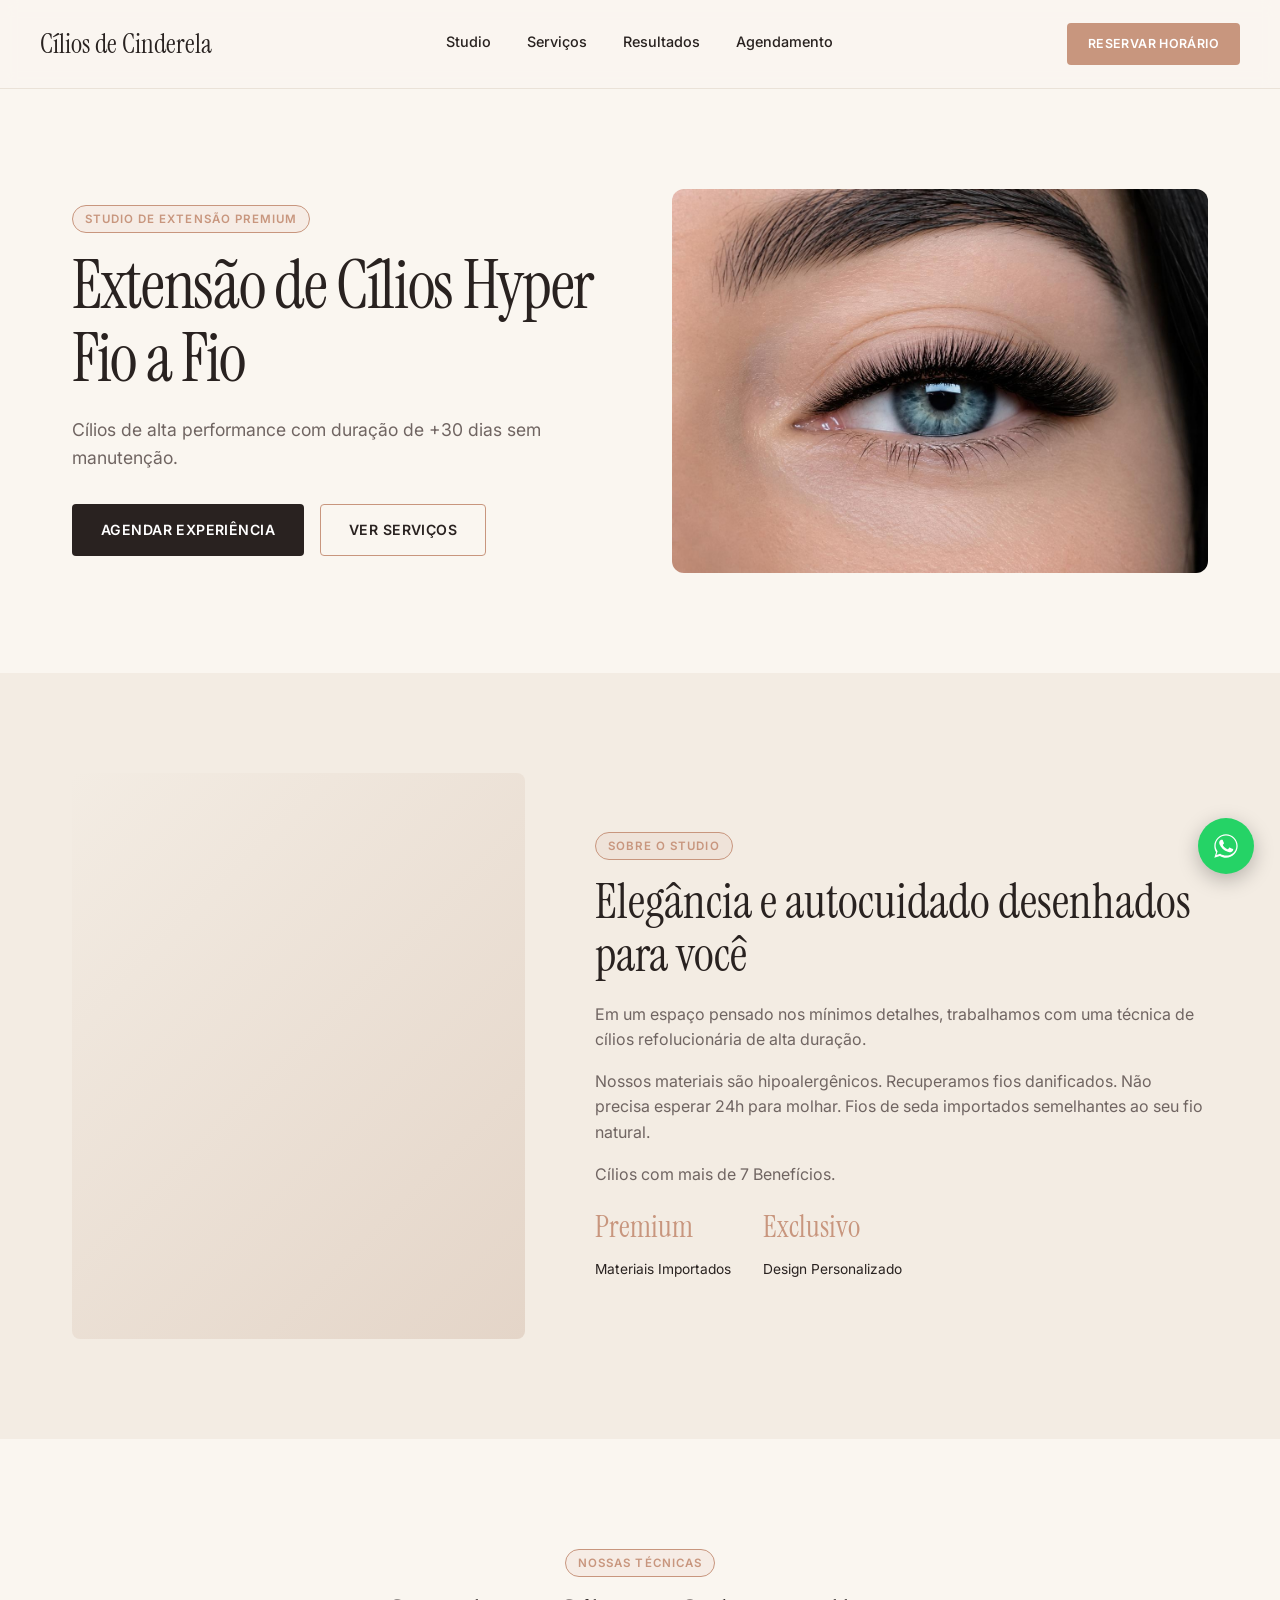
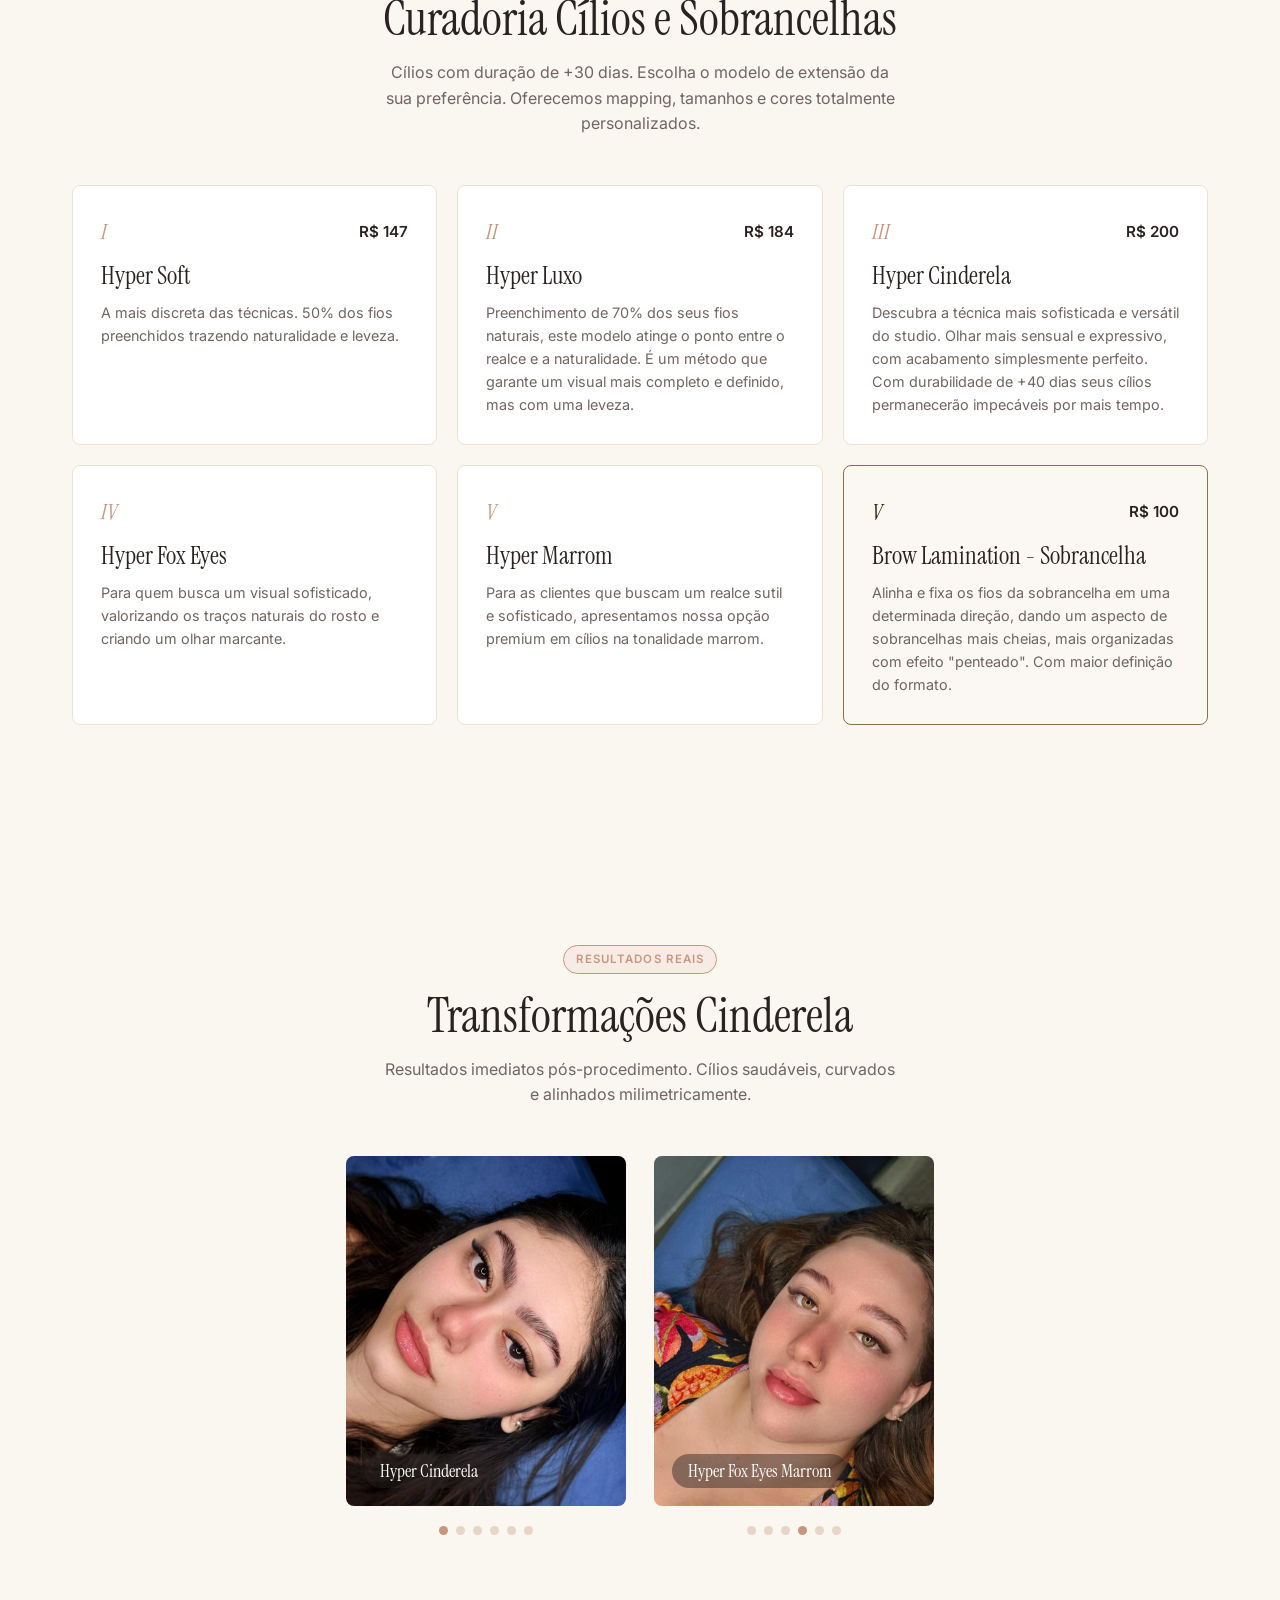
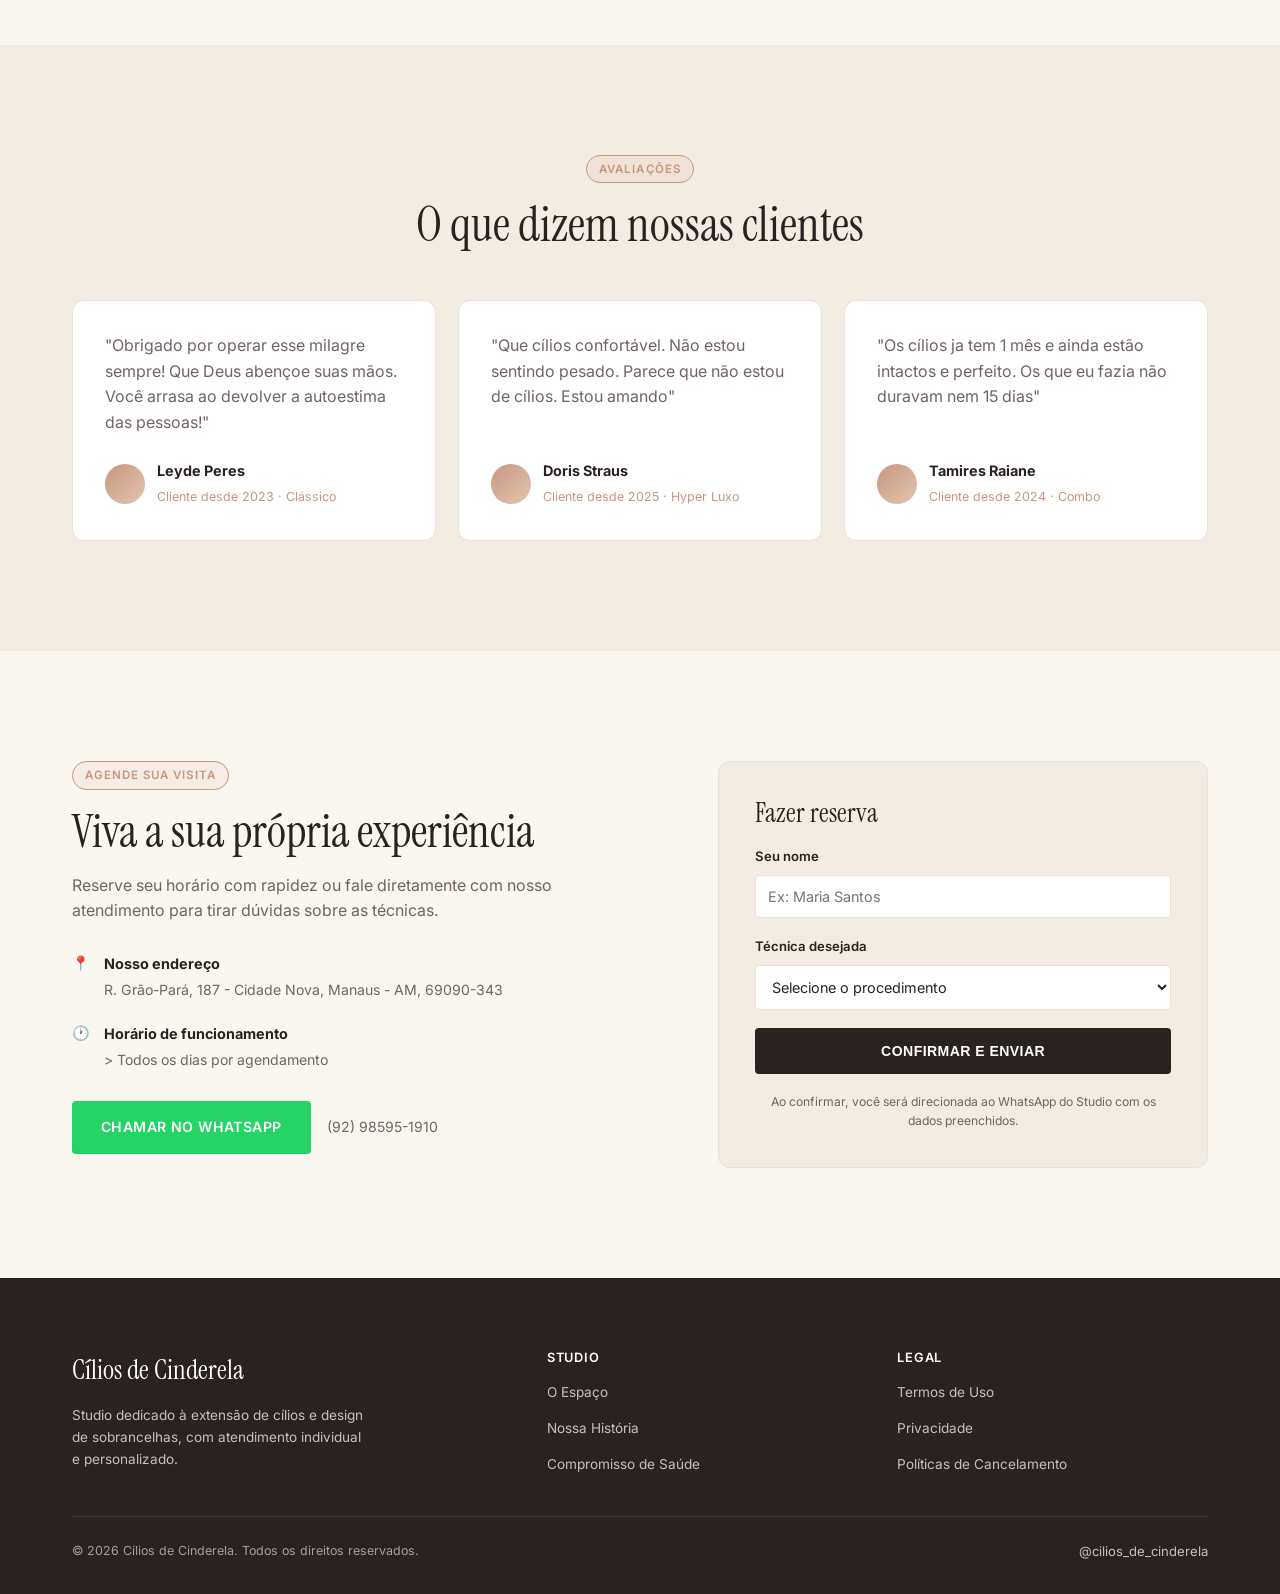
==== commit 8736b6d9: "Atualização Descrição Studio Cílios de Cinderela" ====
--- a/index.html
+++ b/index.html
@@ -45,7 +45,7 @@
     <div class="wrap hero-inner">
       <div class="hero-content">
         <span class="eyebrow">Studio de extensão premium</span>
-        <h1 class="reveal">Extensão de Cílios - Hyper Fio a Fio.</h1>
+        <h1 class="reveal">Extensão de Cílios   Hyper Fio a Fio</h1>
         <p class="hero-sub reveal">Cílios de alta performance com duração de +30 dias sem manutenção.</p>
         <div class="hero-actions reveal">
           <a href="#contato" class="btn btn-dark">Agendar experiência</a>
@@ -68,8 +68,9 @@
       <div class="sobre-texto">
         <span class="eyebrow reveal">Sobre o Studio</span>
         <h2 class="reveal">Elegância e autocuidado desenhados para você</h2>
-        <p class="reveal"><!-- TROCAR AQUI --> O Studio Cílios de Cinderela nasceu com a missão de transformar o autocuidado em um ritual de bem-estar. Em um espaço pensado nos mínimos detalhes, combinamos técnicas internacionais de alta performance com a sensibilidade de entender a singularidade de cada olhar.</p>
-        <p class="reveal"><!-- TROCAR AQUI --> Nossos materiais são hipoalergênicos e de grau cirúrgico, garantindo a saúde dos seus fios naturais enquanto entregamos o alongamento perfeito. Aqui, você não apenas se embeleza, você relaxa.</p>
+        <p class="reveal"><!-- TROCAR AQUI --> Em um espaço pensado nos mínimos detalhes, trabalhamos com uma técnica de cílios refolucionária de alta duração.</p>
+        <p class="reveal"><!-- TROCAR AQUI --> Nossos materiais são hipoalergênicos. Recuperamos fios danificados. Não precisa esperar 24h para molhar. Fios de seda importados semelhantes ao seu fio natural.</p>
+        <p class="reveal"><!-- TROCAR AQUI --> Cílios com mais de 7 Benefícios.</p>
         <div class="sobre-features reveal">
           <div class="feature-item">
             <span class="feature-num">Premium</span>
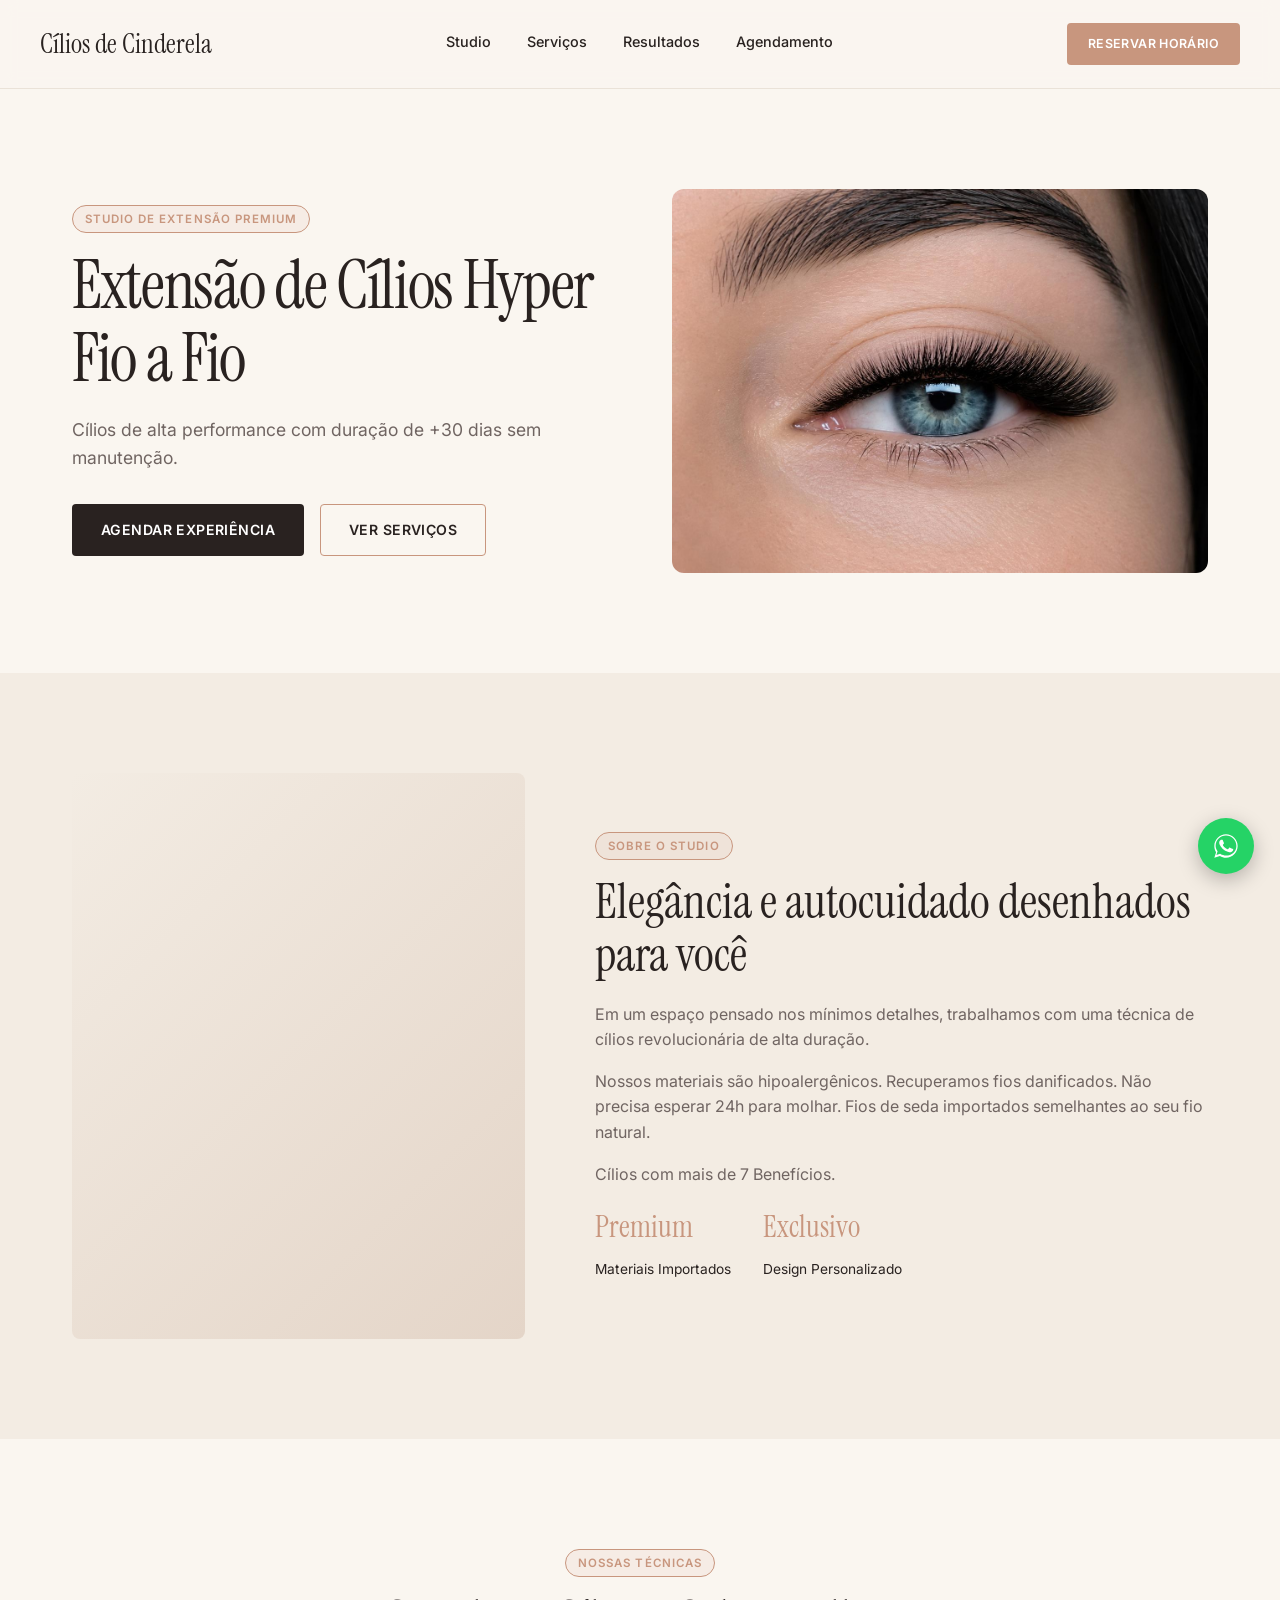
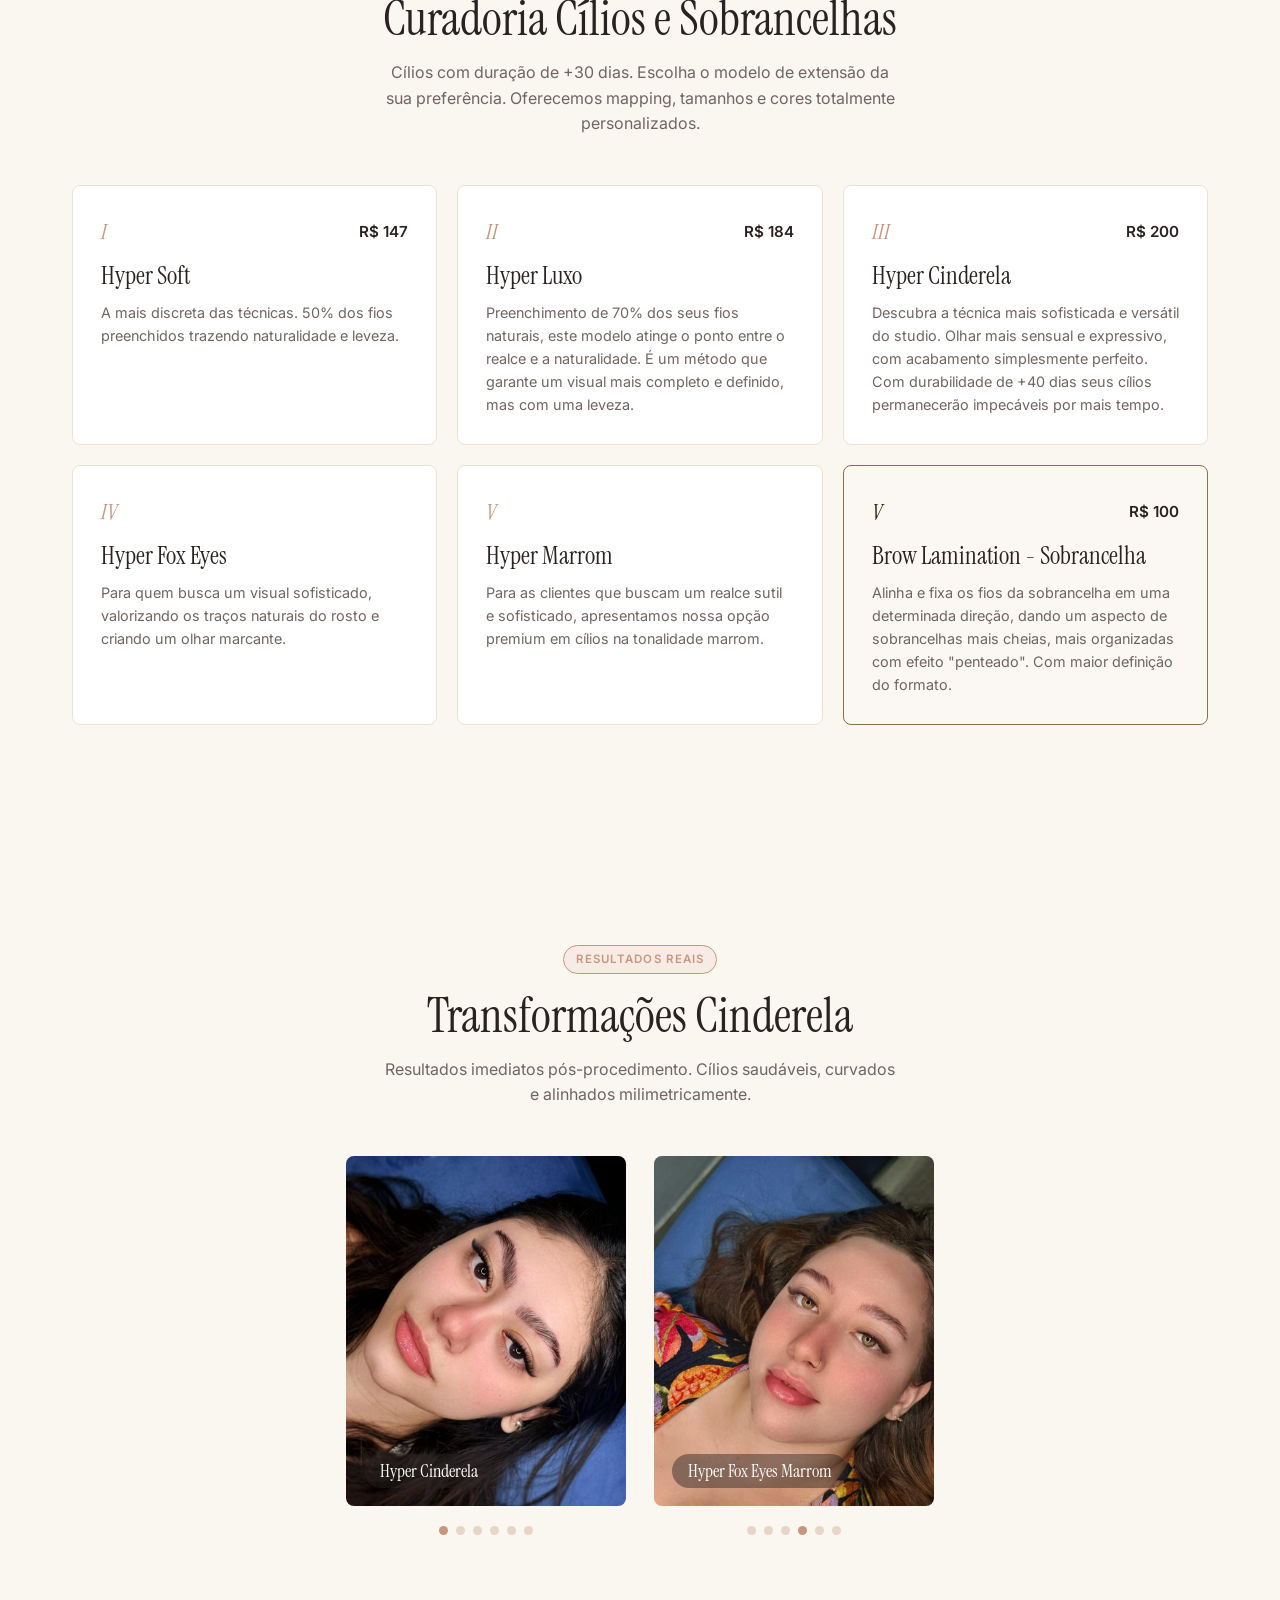
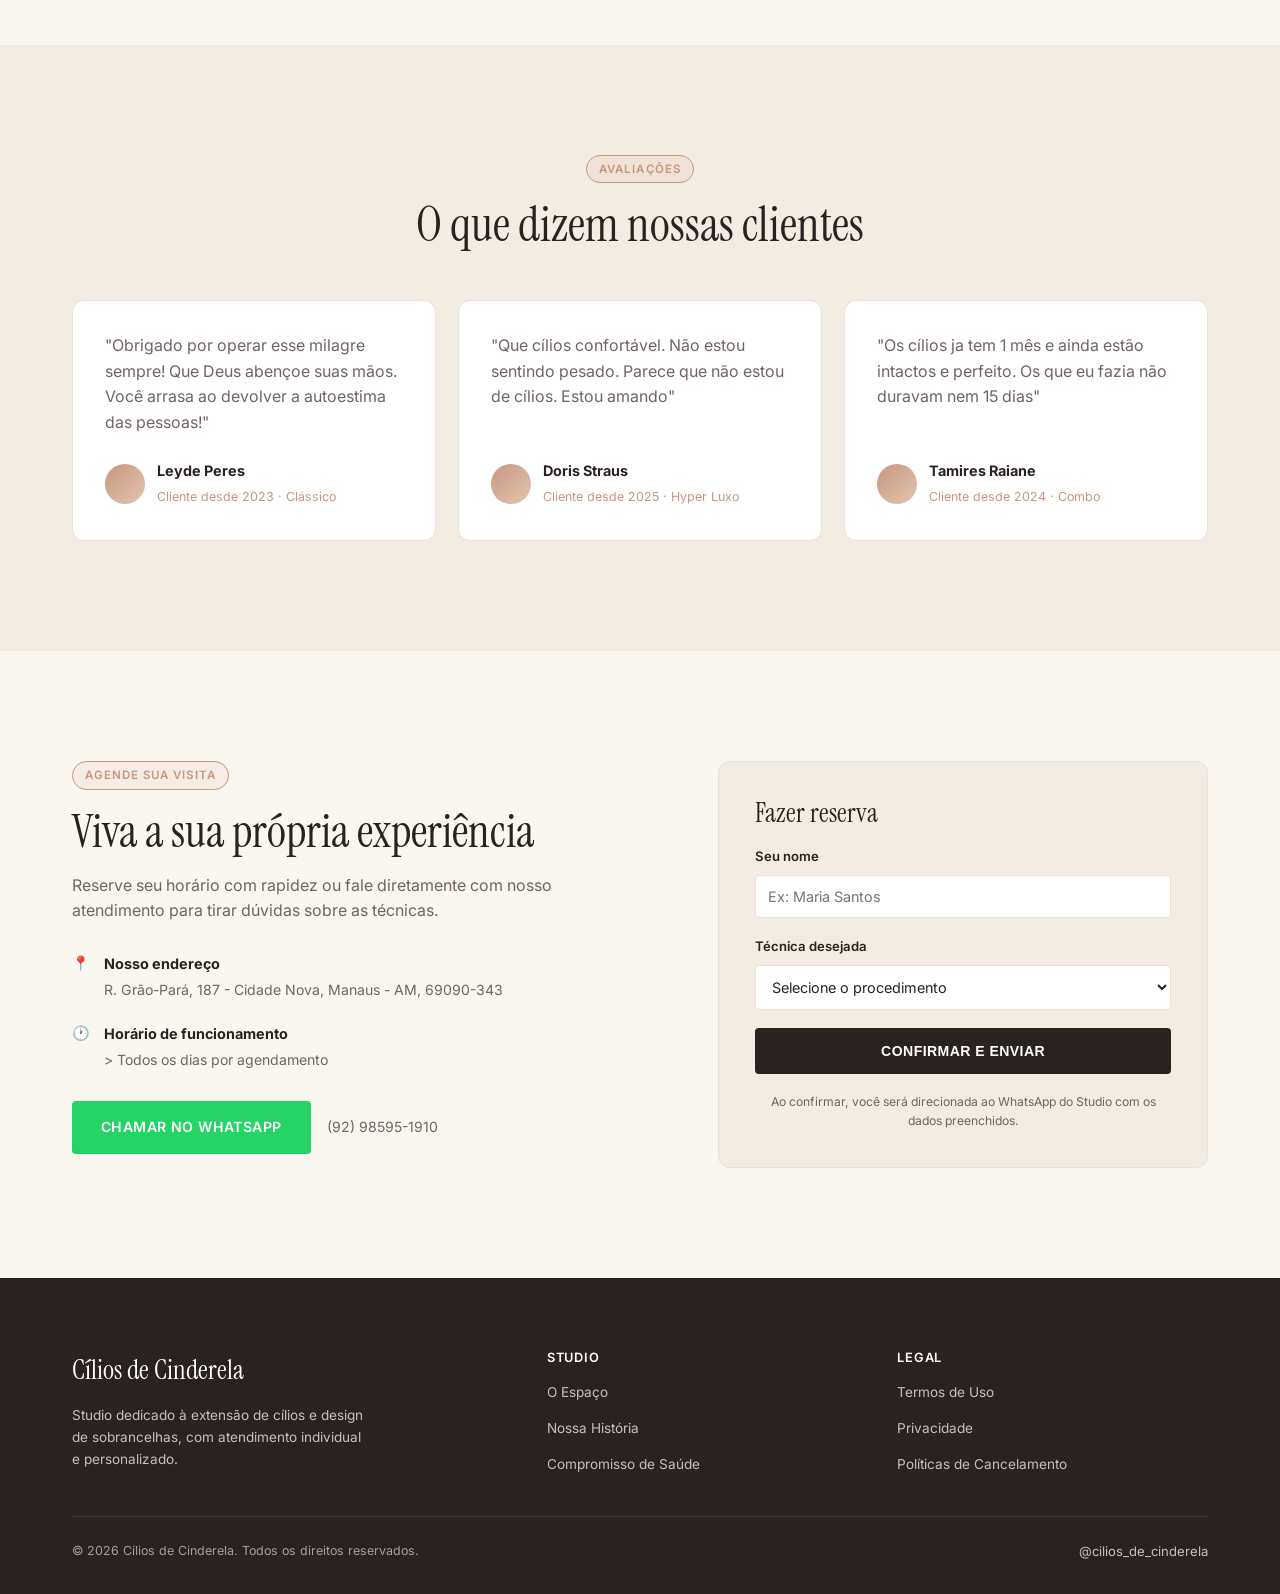
==== commit a7adc4ad: "Remove comentarios de template e corrige HTML invalido nos depoimentos Co-Authored-By: Claude Sonnet" ====
--- a/index.html
+++ b/index.html
@@ -11,16 +11,6 @@
 <link rel="stylesheet" href="style.css">
 </head>
 <body>
-
-<!-- ========================================
-  DICA: onde trocar conteúdo de exemplo
-  Procure por "TROCAR AQUI" nos comentários.
-  Fotos: troque o conteúdo de <div class="ph-foto"> por
-  <img src="fotos/nome.jpg" alt="descrição">
-  ATENÇÃO: endereço, telefone e depoimentos abaixo são
-  EXEMPLOS gerados no Figma — confira e substitua todos
-  antes de publicar o site de verdade.
-======================================== -->
 
 <header class="site-header" id="siteHeader">
   <div class="wrap header-inner">
@@ -62,15 +52,14 @@
   <section class="sobre" id="sobre">
     <div class="wrap sobre-inner">
       <div class="sobre-foto reveal">
-        <!-- TROCAR AQUI: <img src="fotos/estudio.jpg" alt="Interior do Studio"> -->
         <video class="ph-foto ph-foto-tall" src="videos/studio.mp4" autoplay muted loop playsinline></video>
       </div>
       <div class="sobre-texto">
         <span class="eyebrow reveal">Sobre o Studio</span>
         <h2 class="reveal">Elegância e autocuidado desenhados para você</h2>
-        <p class="reveal"><!-- TROCAR AQUI --> Em um espaço pensado nos mínimos detalhes, trabalhamos com uma técnica de cílios refolucionária de alta duração.</p>
-        <p class="reveal"><!-- TROCAR AQUI --> Nossos materiais são hipoalergênicos. Recuperamos fios danificados. Não precisa esperar 24h para molhar. Fios de seda importados semelhantes ao seu fio natural.</p>
-        <p class="reveal"><!-- TROCAR AQUI --> Cílios com mais de 7 Benefícios.</p>
+        <p class="reveal">Em um espaço pensado nos mínimos detalhes, trabalhamos com uma técnica de cílios revolucionária de alta duração.</p>
+        <p class="reveal">Nossos materiais são hipoalergênicos. Recuperamos fios danificados. Não precisa esperar 24h para molhar. Fios de seda importados semelhantes ao seu fio natural.</p>
+        <p class="reveal">Cílios com mais de 7 Benefícios.</p>
         <div class="sobre-features reveal">
           <div class="feature-item">
             <span class="feature-num">Premium</span>
@@ -96,32 +85,32 @@
 
       <div class="servicos-grid">
         <article class="servico-card reveal">
-          <div class="servico-head"><span class="servico-index">I</span><span class="servico-preco"><!-- TROCAR AQUI -->R$ 147</span></div>
+          <div class="servico-head"><span class="servico-index">I</span><span class="servico-preco">R$ 147</span></div>
           <h3>Hyper Soft</h3>
-          <p><!-- TROCAR AQUI -->A mais discreta das técnicas. 50% dos fios preenchidos trazendo naturalidade e leveza.</p>
-        </article>
-        <article class="servico-card reveal">
-          <div class="servico-head"><span class="servico-index">II</span><span class="servico-preco"><!-- TROCAR AQUI -->R$ 184</span></div>
+          <p>A mais discreta das técnicas. 50% dos fios preenchidos trazendo naturalidade e leveza.</p>
+        </article>
+        <article class="servico-card reveal">
+          <div class="servico-head"><span class="servico-index">II</span><span class="servico-preco">R$ 184</span></div>
           <h3>Hyper Luxo</h3>
-          <p><!-- TROCAR AQUI -->Preenchimento de 70% dos seus fios naturais, este modelo atinge o ponto entre o realce e a naturalidade. É um método que garante um visual mais completo e definido, mas com uma leveza.</p>
-        </article>
-        <article class="servico-card reveal">
-          <div class="servico-head"><span class="servico-index">III</span><span class="servico-preco"><!-- TROCAR AQUI -->R$ 200</span></div>
+          <p>Preenchimento de 70% dos seus fios naturais, este modelo atinge o ponto entre o realce e a naturalidade. É um método que garante um visual mais completo e definido, mas com uma leveza.</p>
+        </article>
+        <article class="servico-card reveal">
+          <div class="servico-head"><span class="servico-index">III</span><span class="servico-preco">R$ 200</span></div>
           <h3>Hyper Cinderela</h3>
-          <p><!-- TROCAR AQUI -->Descubra a técnica mais sofisticada e versátil do studio. Olhar mais sensual e expressivo, com acabamento simplesmente perfeito. Com durabilidade de +40 dias seus cílios permanecerão impecáveis por mais tempo.</p>
-        </article>
-        <article class="servico-card reveal">
-          <div class="servico-head"><span class="servico-index">IV</span><span class="servico-preco"><!-- TROCAR AQUI --></span></div>
+          <p>Descubra a técnica mais sofisticada e versátil do studio. Olhar mais sensual e expressivo, com acabamento simplesmente perfeito. Com durabilidade de +40 dias seus cílios permanecerão impecáveis por mais tempo.</p>
+        </article>
+        <article class="servico-card reveal">
+          <div class="servico-head"><span class="servico-index">IV</span><span class="servico-preco"></span></div>
           <h3>Hyper Fox Eyes</h3>
-          <p><!-- TROCAR AQUI -->Para quem busca um visual sofisticado, valorizando os traços naturais do rosto e criando um olhar marcante.</p>
-        </article>
-        <article class="servico-card reveal">
-          <div class="servico-head"><span class="servico-index">V</span><span class="servico-preco"><!-- TROCAR AQUI --></span></div>
+          <p>Para quem busca um visual sofisticado, valorizando os traços naturais do rosto e criando um olhar marcante.</p>
+        </article>
+        <article class="servico-card reveal">
+          <div class="servico-head"><span class="servico-index">V</span><span class="servico-preco"></span></div>
           <h3>Hyper Marrom</h3>
-          <p><!-- TROCAR AQUI -->Para as clientes que buscam um realce sutil e sofisticado, apresentamos nossa opção premium em cílios na tonalidade marrom.</p>
+          <p>Para as clientes que buscam um realce sutil e sofisticado, apresentamos nossa opção premium em cílios na tonalidade marrom.</p>
         </article>
         <article class="servico-card servico-card--sobrancelha reveal">
-          <div class="servico-head"><span class="servico-index">V</span><span class="servico-preco"><!-- TROCAR AQUI -->R$ 100</span></div>
+          <div class="servico-head"><span class="servico-index">V</span><span class="servico-preco">R$ 100</span></div>
           <h3>Brow Lamination - Sobrancelha</h3>
           <p>Alinha e fixa os fios da sobrancelha em uma determinada direção, dando um aspecto de sobrancelhas mais cheias, mais organizadas com efeito "penteado". Com maior definição do formato.</p>
         </article>
@@ -156,49 +145,31 @@
       <div class="depoimentos-grid">
         <article class="depoimento-card reveal">
           <p>"Obrigado por operar esse milagre sempre! Que Deus abençoe suas mãos. Você arrasa ao devolver a autoestima das pessoas!"</p>
-          <html lang="en">
-          <head>
-            <meta charset="UTF-8">
-            <meta name="viewport" content="width=device-width, initial-scale=1.0">
-            <title>Document</title>
-          </head>
-          <body>
-            
-
           <div class="depoimento-autor">
             <div class="avatar-ph"></div>
             <div>
-              <strong><!-- TROCAR AQUI -->Leyde Peres</strong>
-              <span><!-- TROCAR AQUI -->Cliente desde 2023 · Clássico</span>
+              <strong>Leyde Peres</strong>
+              <span>Cliente desde 2023 · Clássico</span>
             </div>
           </div>
         </article>
         <article class="depoimento-card reveal">
           <p>"Que cílios confortável. Não estou sentindo pesado. Parece que não estou de cílios. Estou amando"</p>
-          <html lang="en">
-          <head>
-            <meta charset="UTF-8">
-            <meta name="viewport" content="width=device-width, initial-scale=1.0">
-            <title>Document</title>
-          </head>
-          <body>
-            
-
           <div class="depoimento-autor">
             <div class="avatar-ph"></div>
             <div>
-              <strong><!-- TROCAR AQUI -->Doris Straus</strong>
-              <span><!-- TROCAR AQUI -->Cliente desde 2025 · Hyper Luxo</span>
+              <strong>Doris Straus</strong>
+              <span>Cliente desde 2025 · Hyper Luxo</span>
             </div>
           </div>
         </article>
         <article class="depoimento-card reveal">
-          <p><!-- TROCAR AQUI: depoimento real -->"Os cílios ja tem 1 mês e ainda estão intactos e perfeito. Os que eu fazia não duravam nem 15 dias"</p>
+          <p>"Os cílios ja tem 1 mês e ainda estão intactos e perfeito. Os que eu fazia não duravam nem 15 dias"</p>
           <div class="depoimento-autor">
             <div class="avatar-ph"></div>
             <div>
-              <strong><!-- TROCAR AQUI -->Tamires Raiane</strong>
-              <span><!-- TROCAR AQUI -->Cliente desde 2024 · Combo</span>
+              <strong>Tamires Raiane</strong>
+              <span>Cliente desde 2024 · Combo</span>
             </div>
           </div>
         </article>
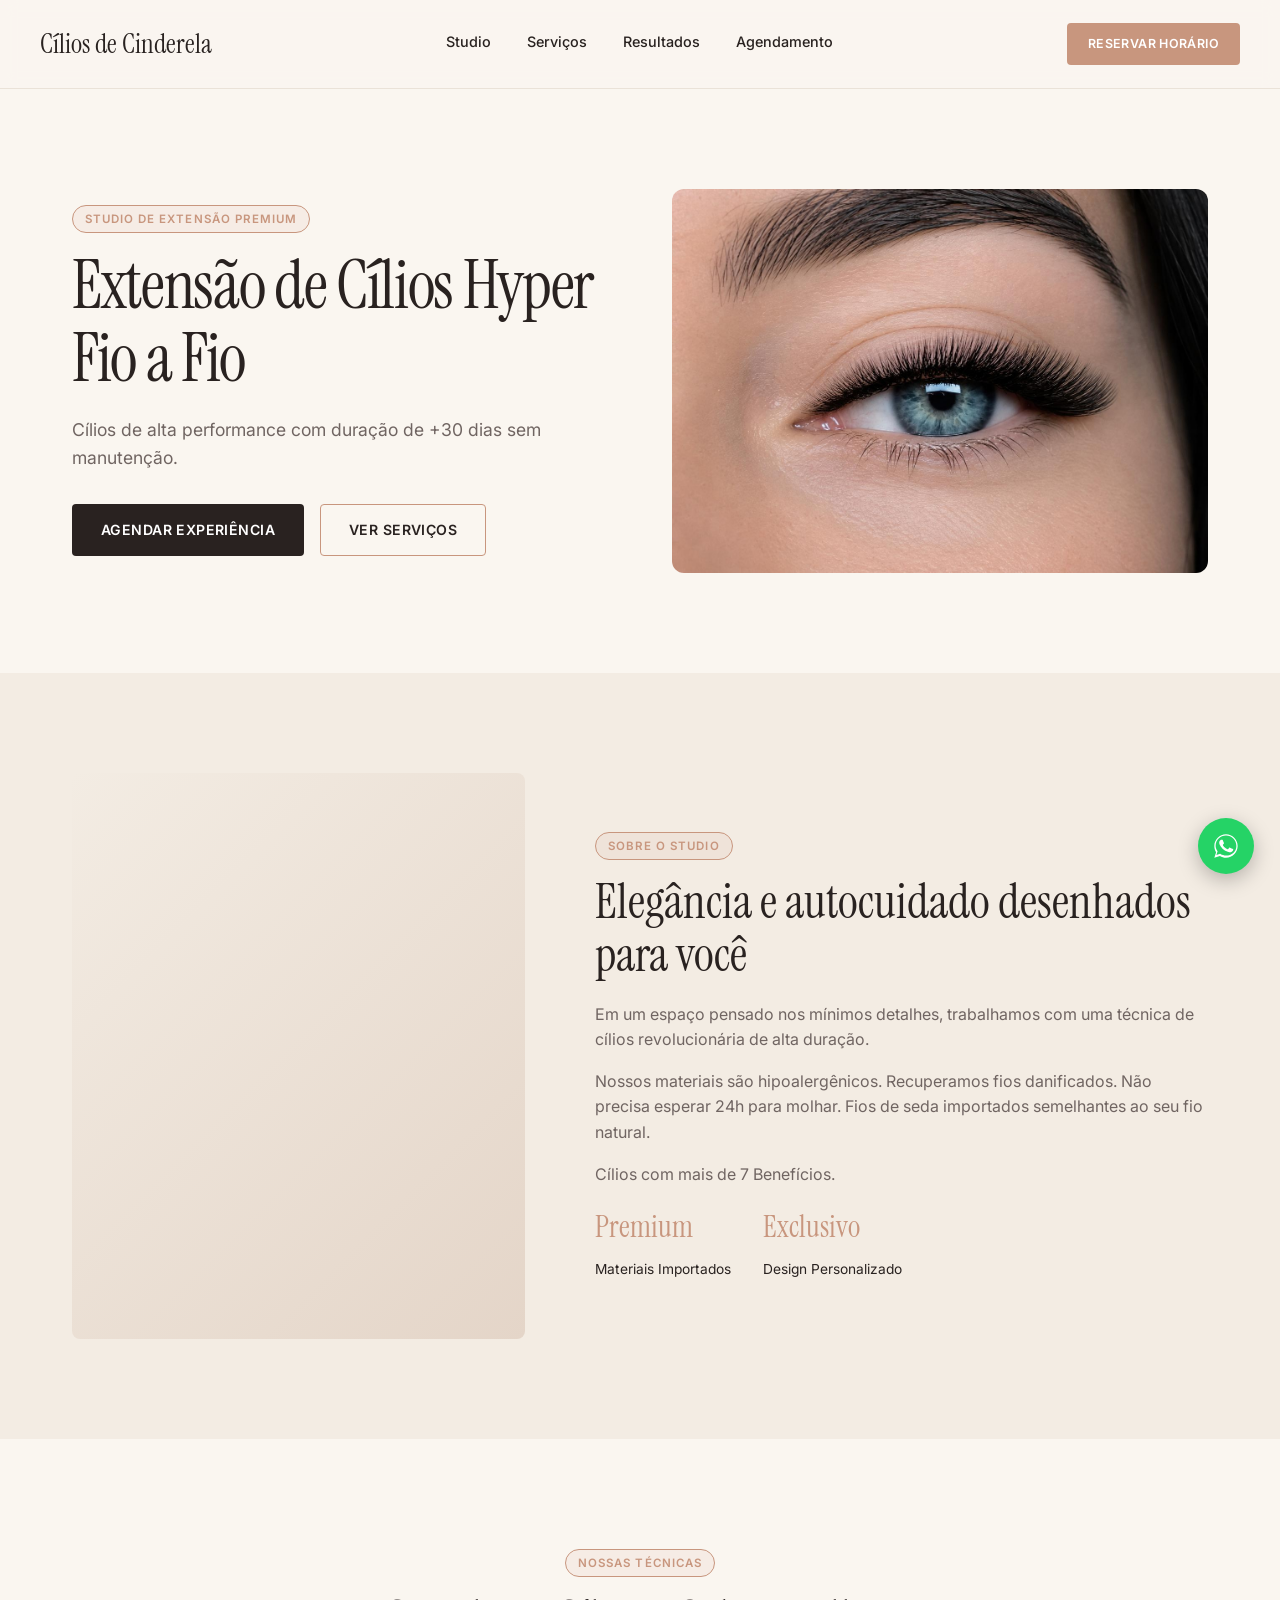
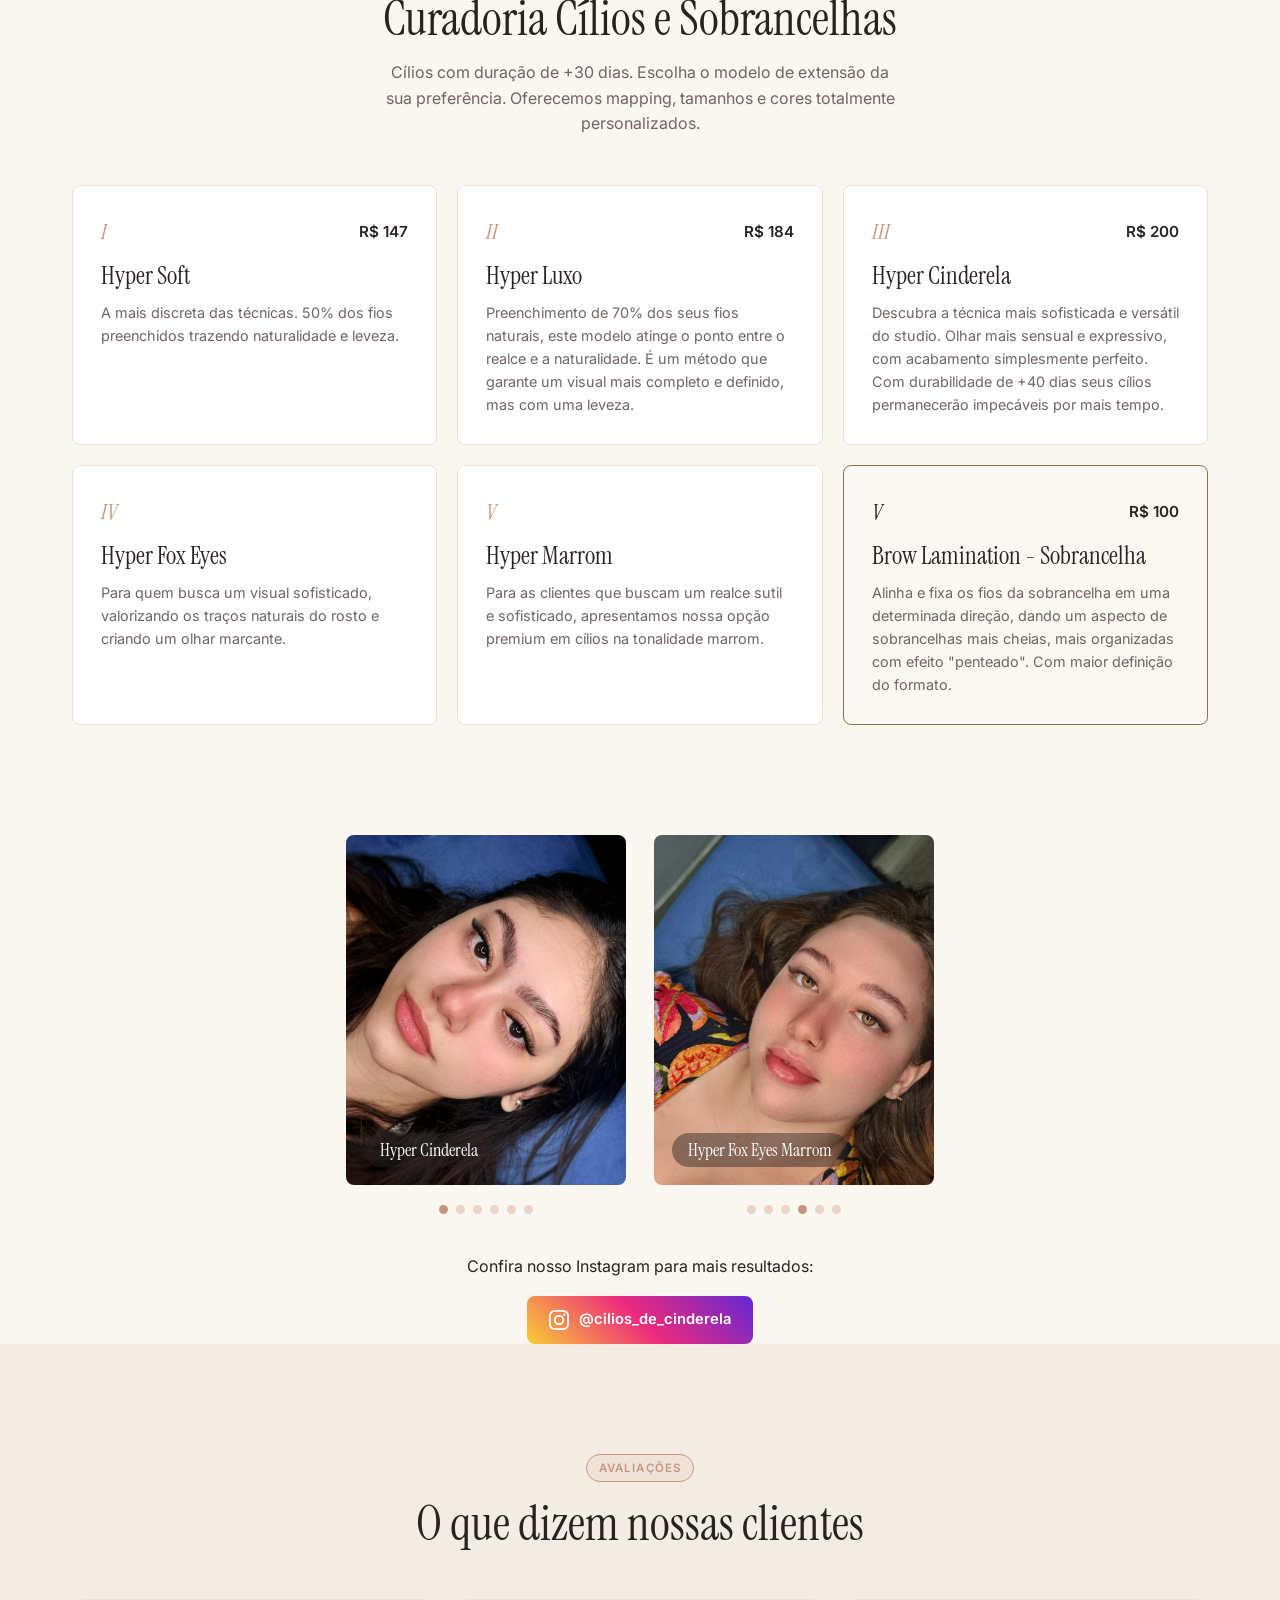
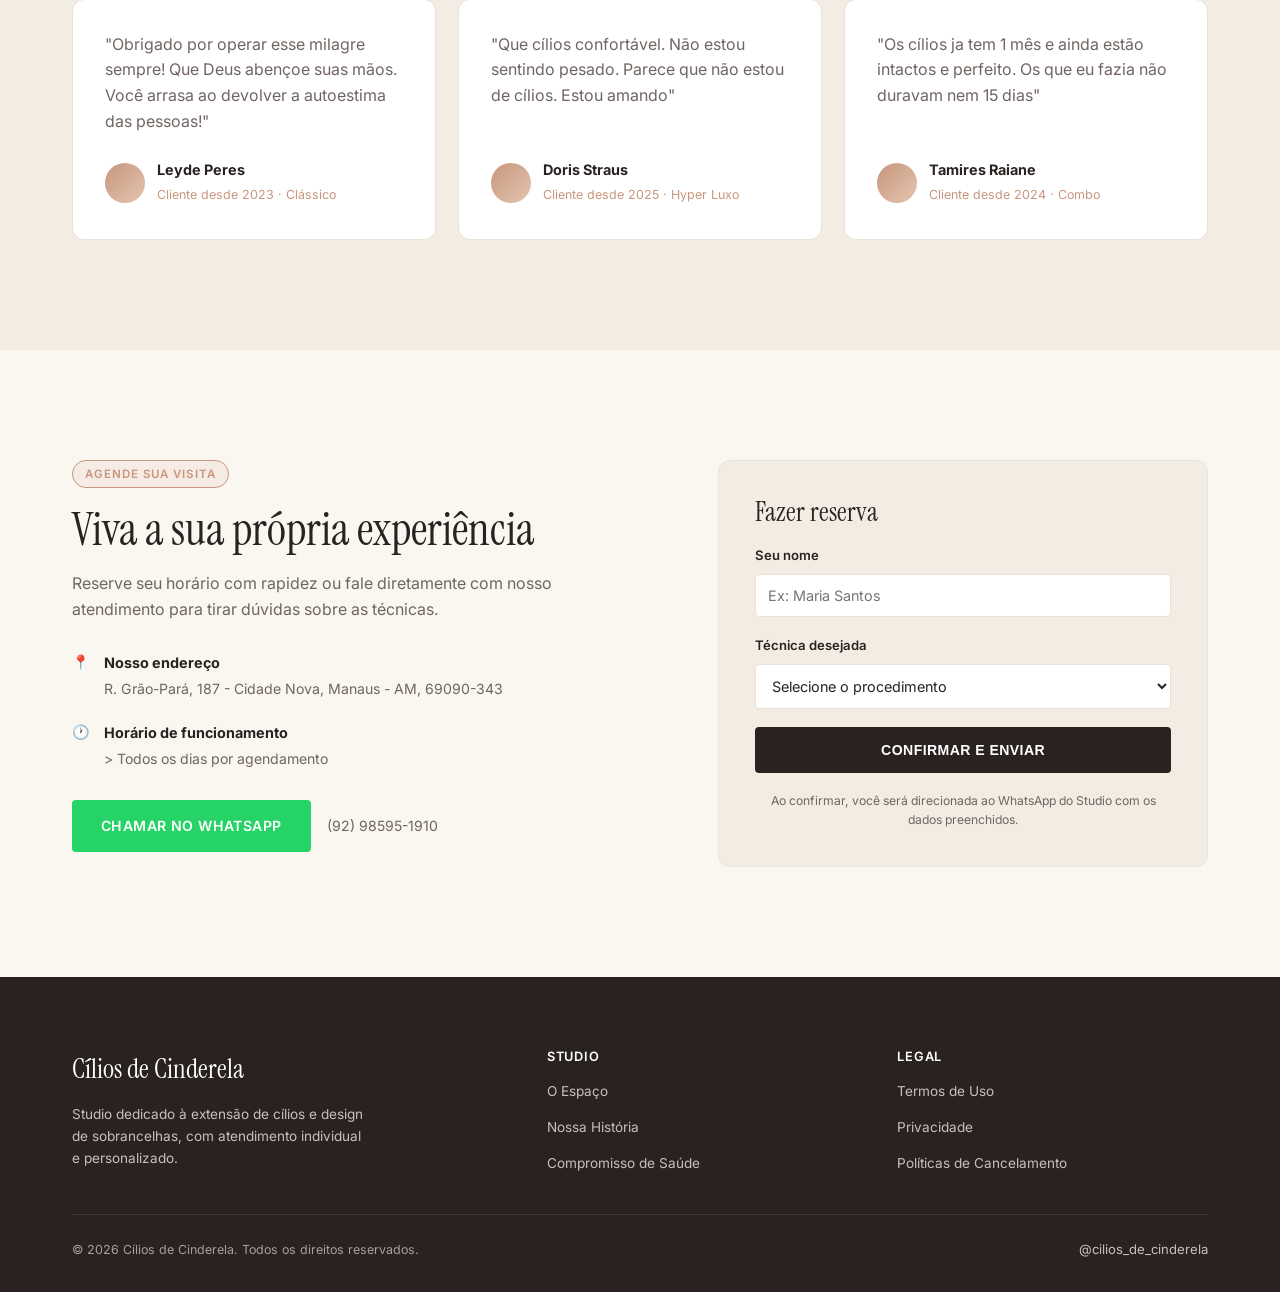
==== commit 8e83b449: ""adiciona botão do Instagram na galeria"" ====
--- a/index.html
+++ b/index.html
@@ -119,20 +119,19 @@
   </section>
 
   <!-- GALERIA -->
-  <section class="galeria" id="galeria">
-    <div class="wrap">
-      <div class="section-head">
-        <span class="eyebrow reveal">Resultados reais</span>
-        <h2 class="reveal">Transformações Cinderela</h2>
-        <p class="section-sub reveal">Resultados imediatos pós-procedimento. Cílios saudáveis, curvados e alinhados milimetricamente.</p>
-      </div>
-
-      <div class="galeria-sliders reveal">
-        <div class="galeria-slider" data-offset="0"></div>
-        <div class="galeria-slider" data-offset="3"></div>
-      </div>
-    </div>
-  </section>
+<div class="galeria-sliders reveal">
+  <div class="galeria-slider" data-offset="0"></div>
+  <div class="galeria-slider" data-offset="3"></div>
+</div>
+
+<div class="galeria-instagram">
+  <p class="section-note reveal">Confira nosso Instagram para mais resultados:</p>
+  <a href="https://www.instagram.com/cilios_de_cinderela?utm_source=qr" target="_blank" rel="noopener" class="btn-instagram reveal">
+    <svg viewBox="0 0 24 24" fill="currentColor" aria-hidden="true"><path d="M12 2.16c3.2 0 3.58.01 4.85.07 1.17.05 1.8.25 2.23.41.56.22.96.48 1.38.9.42.42.68.82.9 1.38.16.42.36 1.06.41 2.23.06 1.27.07 1.65.07 4.85s-.01 3.58-.07 4.85c-.05 1.17-.25 1.8-.41 2.23-.22.56-.48.96-.9 1.38-.42.42-.82.68-1.38.9-.42.16-1.06.36-2.23.41-1.27.06-1.65.07-4.85.07s-3.58-.01-4.85-.07c-1.17-.05-1.8-.25-2.23-.41-.56-.22-.96-.48-1.38-.9-.42-.42-.68-.82-.9-1.38-.16-.42-.36-1.06-.41-2.23-.06-1.27-.07-1.65-.07-4.85s.01-3.58.07-4.85c.05-1.17.25-1.8.41-2.23.22-.56.48-.96.9-1.38.42-.42.82-.68 1.38-.9.42-.16 1.06-.36 2.23-.41 1.27-.06 1.65-.07 4.85-.07M12 0C8.74 0 8.33.01 7.05.07 5.78.13 4.9.33 4.14.63c-.79.31-1.46.72-2.13 1.38C1.35 2.68.94 3.35.63 4.14.33 4.9.13 5.78.07 7.05.01 8.33 0 8.74 0 12s.01 3.67.07 4.95c.06 1.27.26 2.15.56 2.91.31.79.72 1.46 1.38 2.13.67.66 1.34 1.07 2.13 1.38.76.3 1.64.5 2.91.56C8.33 23.99 8.74 24 12 24s3.67-.01 4.95-.07c1.27-.06 2.15-.26 2.91-.56.79-.31 1.46-.72 2.13-1.38.66-.67 1.07-1.34 1.38-2.13.3-.76.5-1.64.56-2.91.06-1.28.07-1.69.07-4.95s-.01-3.67-.07-4.95c-.06-1.27-.26-2.15-.56-2.91-.31-.79-.72-1.46-1.38-2.13C21.32 1.35 20.65.94 19.86.63c-.76-.3-1.64-.5-2.91-.56C15.67.01 15.26 0 12 0z"/><path d="M12 5.84A6.16 6.16 0 1 0 18.16 12 6.16 6.16 0 0 0 12 5.84zm0 10.16A4 4 0 1 1 16 12a4 4 0 0 1-4 4z"/><circle cx="18.41" cy="5.59" r="1.44"/></svg>
+    <span>@cilios_de_cinderela</span>
+  </a>
+</div>
+</section>
 
   <!-- DEPOIMENTOS -->
   <section class="depoimentos" id="depoimentos">
--- a/style.css
+++ b/style.css
@@ -258,6 +258,37 @@
 .whatsapp-float svg{width:28px; height:28px;}
 .whatsapp-float:hover{transform:scale(1.08);}
 
+/* ---------- Instagram Float ---------- */
+.btn-instagram{
+  display:inline-flex;
+  align-items:center;
+  gap:10px;
+  padding:12px 22px;
+  border-radius:8px;
+  background:linear-gradient(45deg, #f9ce34, #ee2a7b, #6228d7);
+  color:#fff;
+  font-weight:600;
+  font-size:0.92rem;
+  text-decoration:none;
+  transition:transform 0.25s ease, box-shadow 0.25s ease;
+}
+.btn-instagram svg{
+  width:20px;
+  height:20px;
+  flex-shrink:0;
+}
+.btn-instagram:hover{
+  transform:translateY(-2px);
+  box-shadow:0 8px 20px rgba(238,42,123,0.35);
+}
+.galeria-instagram{
+  text-align: center;
+  margin-top: 40px;
+}
+.galeria-instagram .section-note{
+  margin-bottom: 16px;
+}
+
 /* ---------- Lightbox ---------- */
 .lightbox{
   position:fixed; inset:0; background:rgba(20,16,14,0.94); z-index:50;
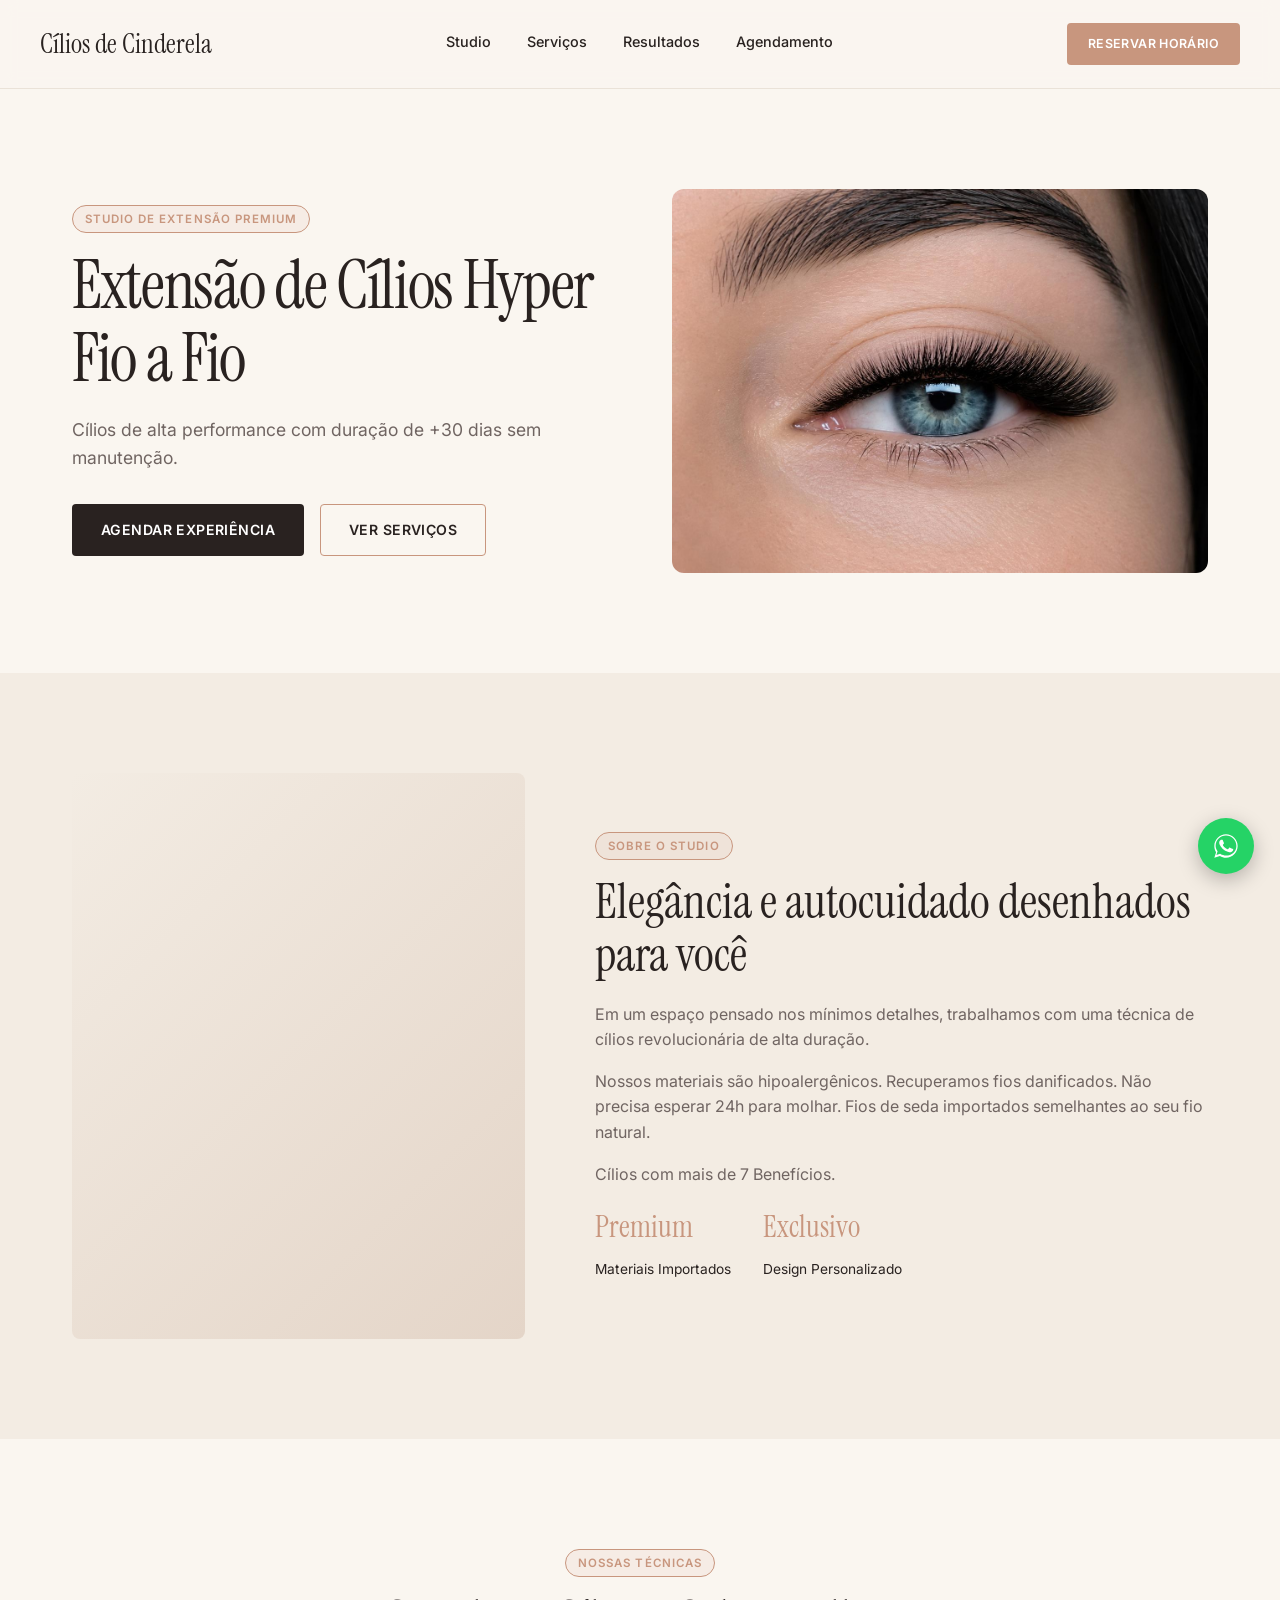
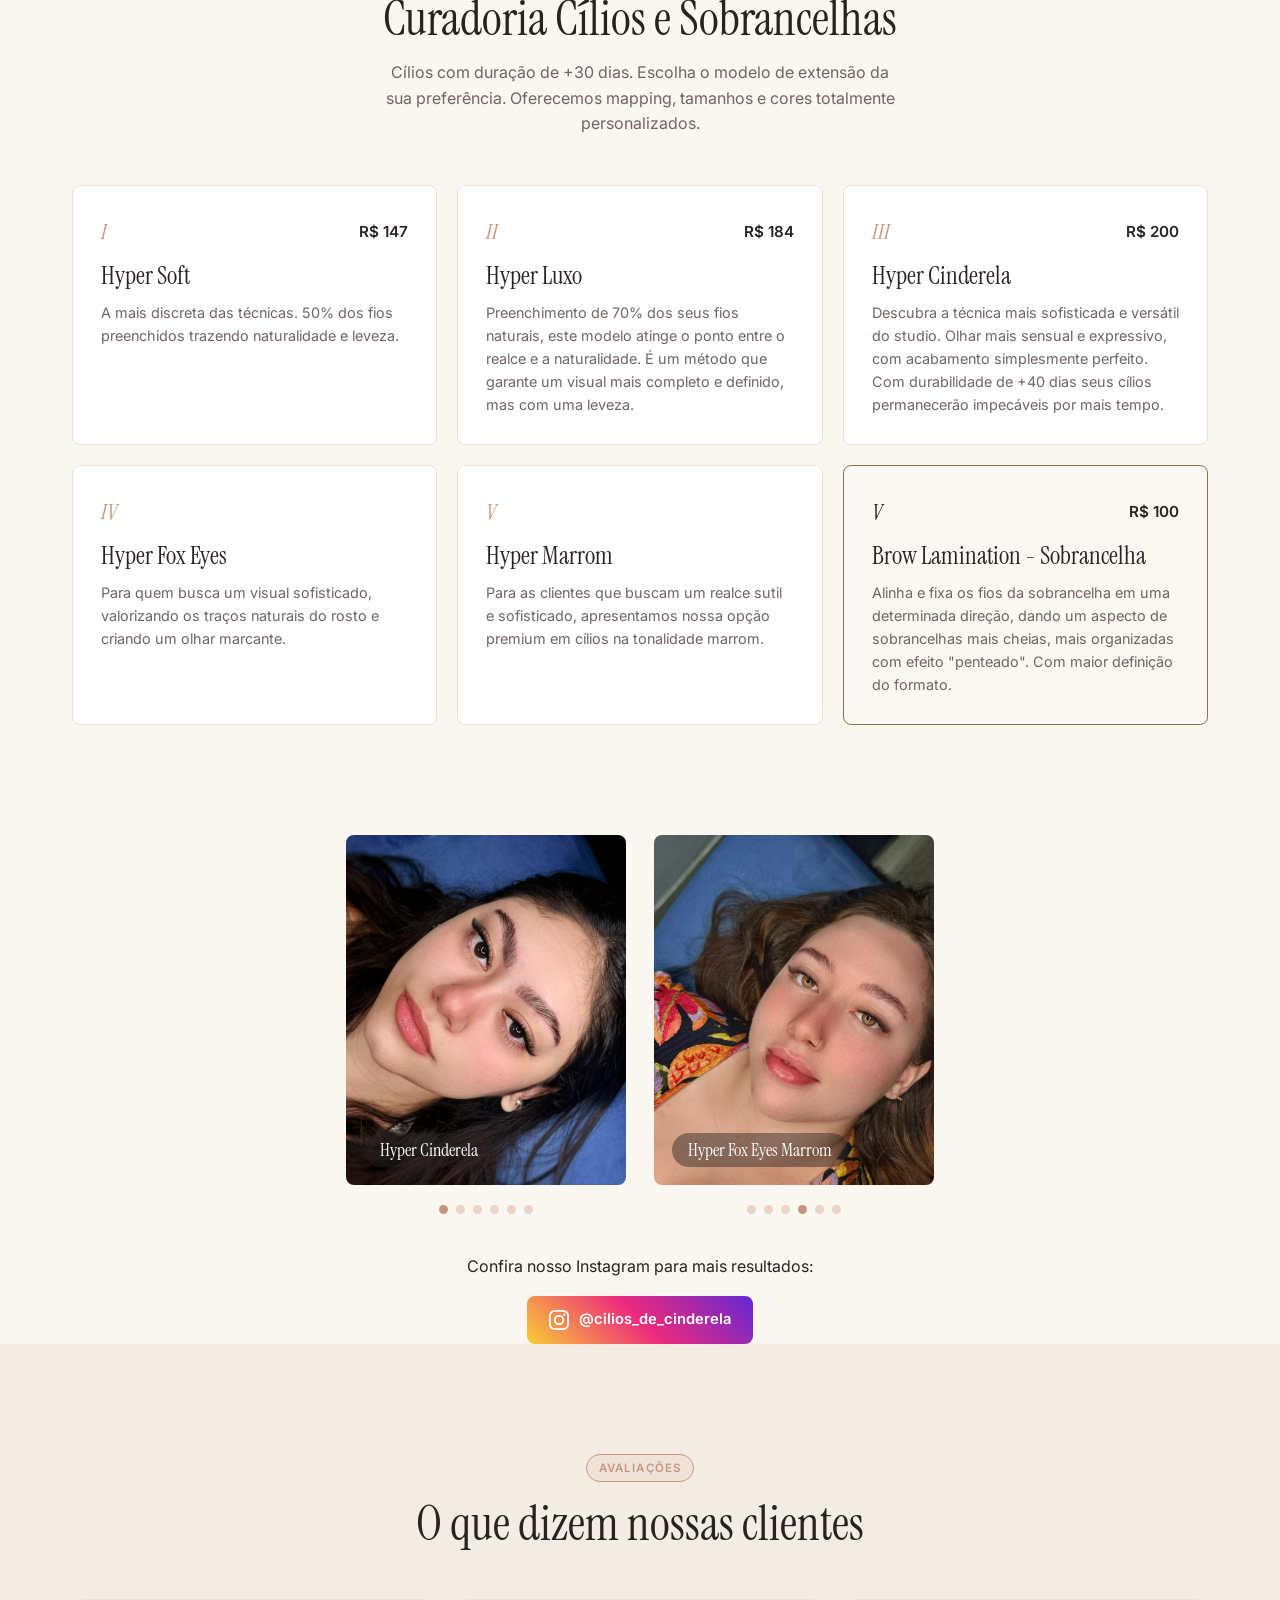
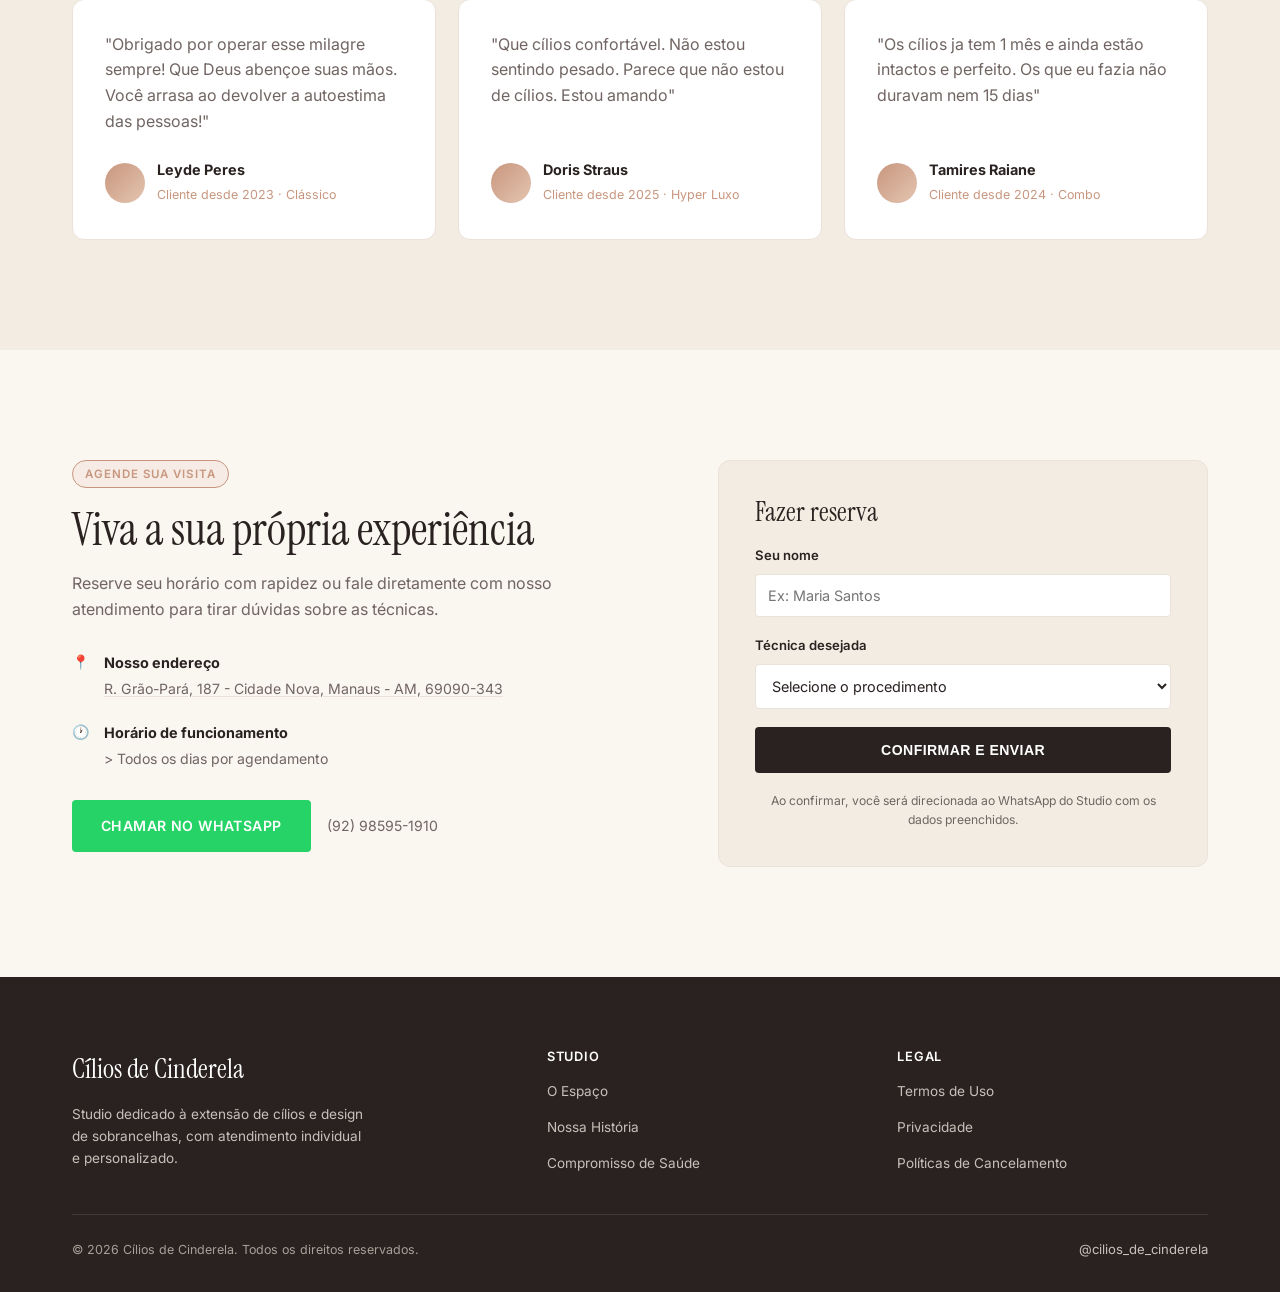
==== commit a48efffd: "Torna o endereco clicavel, abrindo no Google Maps Co-Authored-By: Claude Sonnet 5 <noreply@anthropic" ====
--- a/index.html
+++ b/index.html
@@ -189,7 +189,7 @@
             <span class="contato-icon">📍</span>
             <div>
               <strong>Nosso endereço</strong>
-              <span> R. Grão-Pará, 187 - Cidade Nova, Manaus - AM, 69090-343</span>
+              <a class="contato-mapa-link" href="https://www.google.com/maps/search/?api=1&query=R.+Gr%C3%A3o-Par%C3%A1%2C+187+-+Cidade+Nova%2C+Manaus+-+AM%2C+69090-343" target="_blank" rel="noopener">R. Grão-Pará, 187 - Cidade Nova, Manaus - AM, 69090-343</a>
             </div>
           </div>
           <div class="contato-row">
--- a/style.css
+++ b/style.css
@@ -217,6 +217,8 @@
 .contato-icon{font-size:1.2rem;}
 .contato-row strong{display:block; font-size:0.9rem; margin-bottom:2px;}
 .contato-row span{font-size:0.88rem; color:var(--muted);}
+.contato-mapa-link{font-size:0.88rem; color:var(--muted); text-decoration:underline; text-underline-offset:2px; text-decoration-color:var(--line);}
+.contato-mapa-link:hover{color:var(--terracotta); text-decoration-color:var(--terracotta);}
 .contato-direct{display:flex; align-items:center; gap:16px; flex-wrap:wrap;}
 .contato-phone{font-size:0.88rem; color:var(--muted);}
 
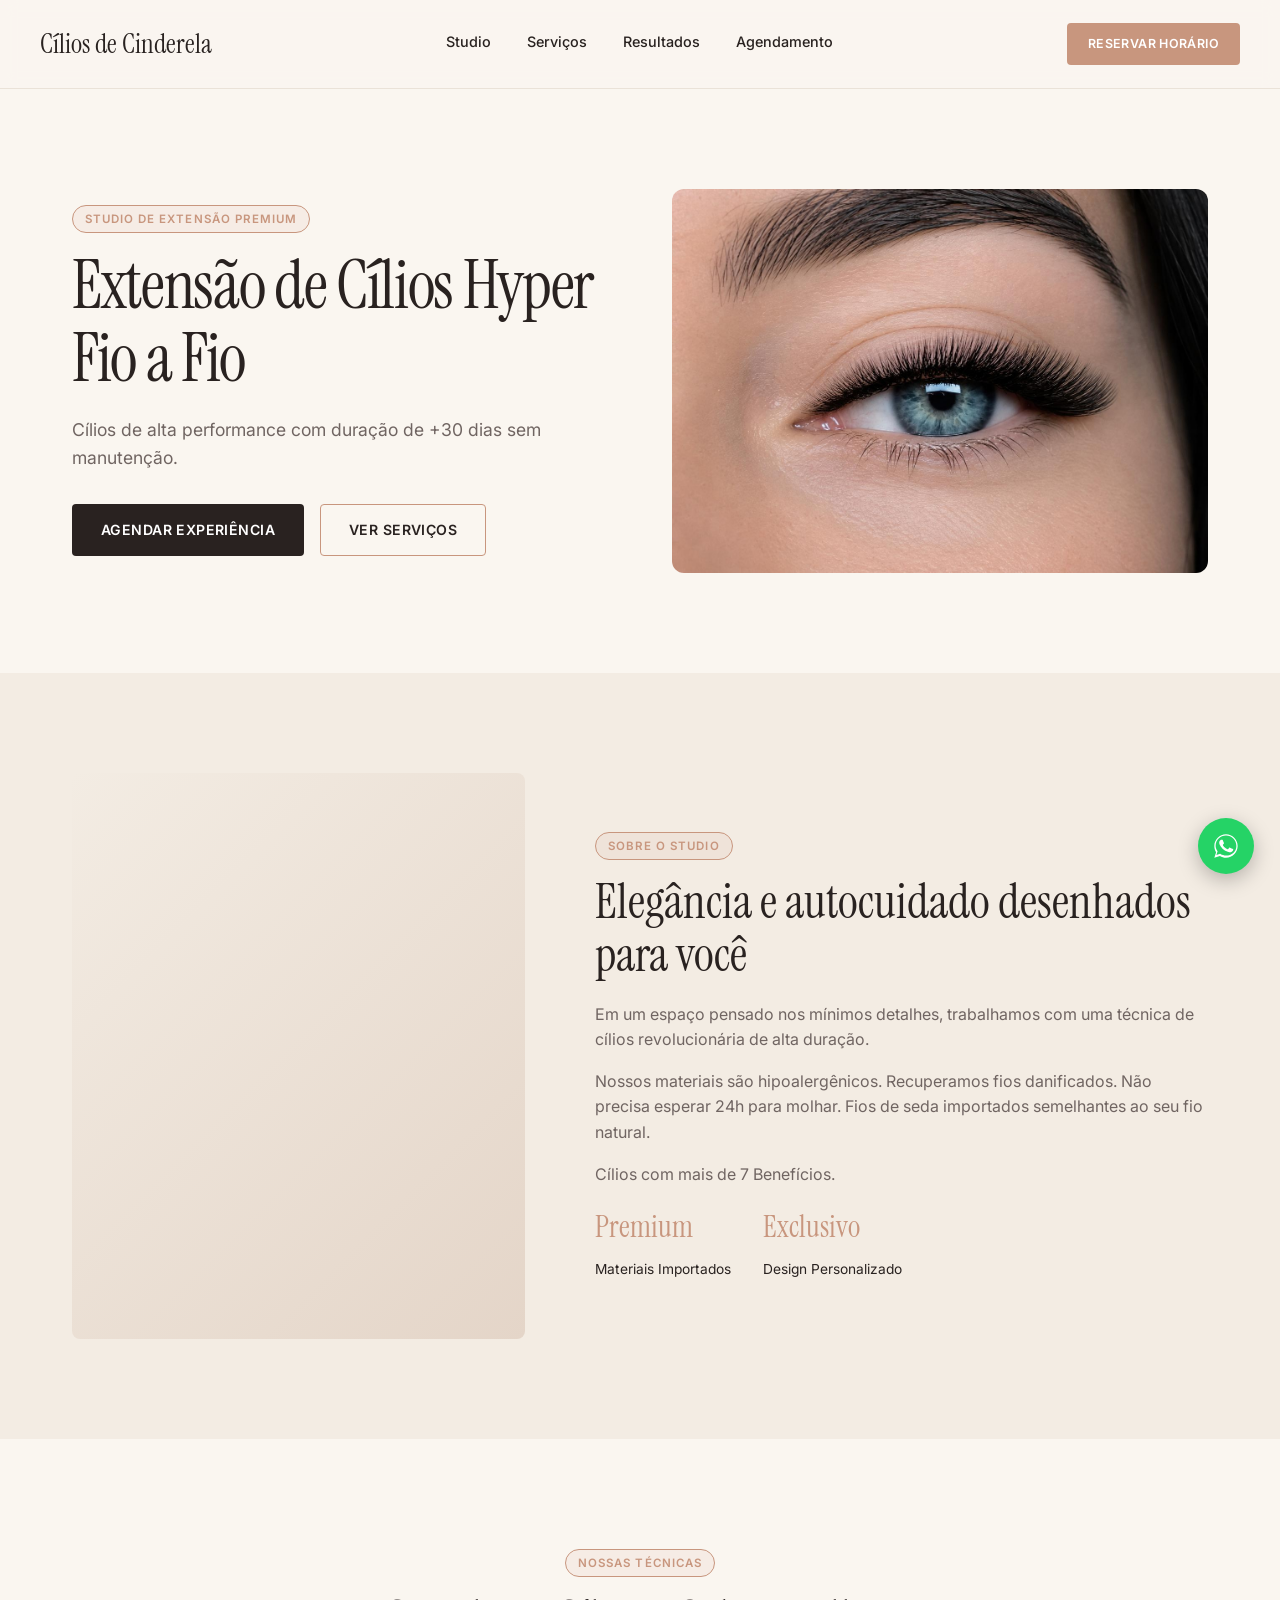
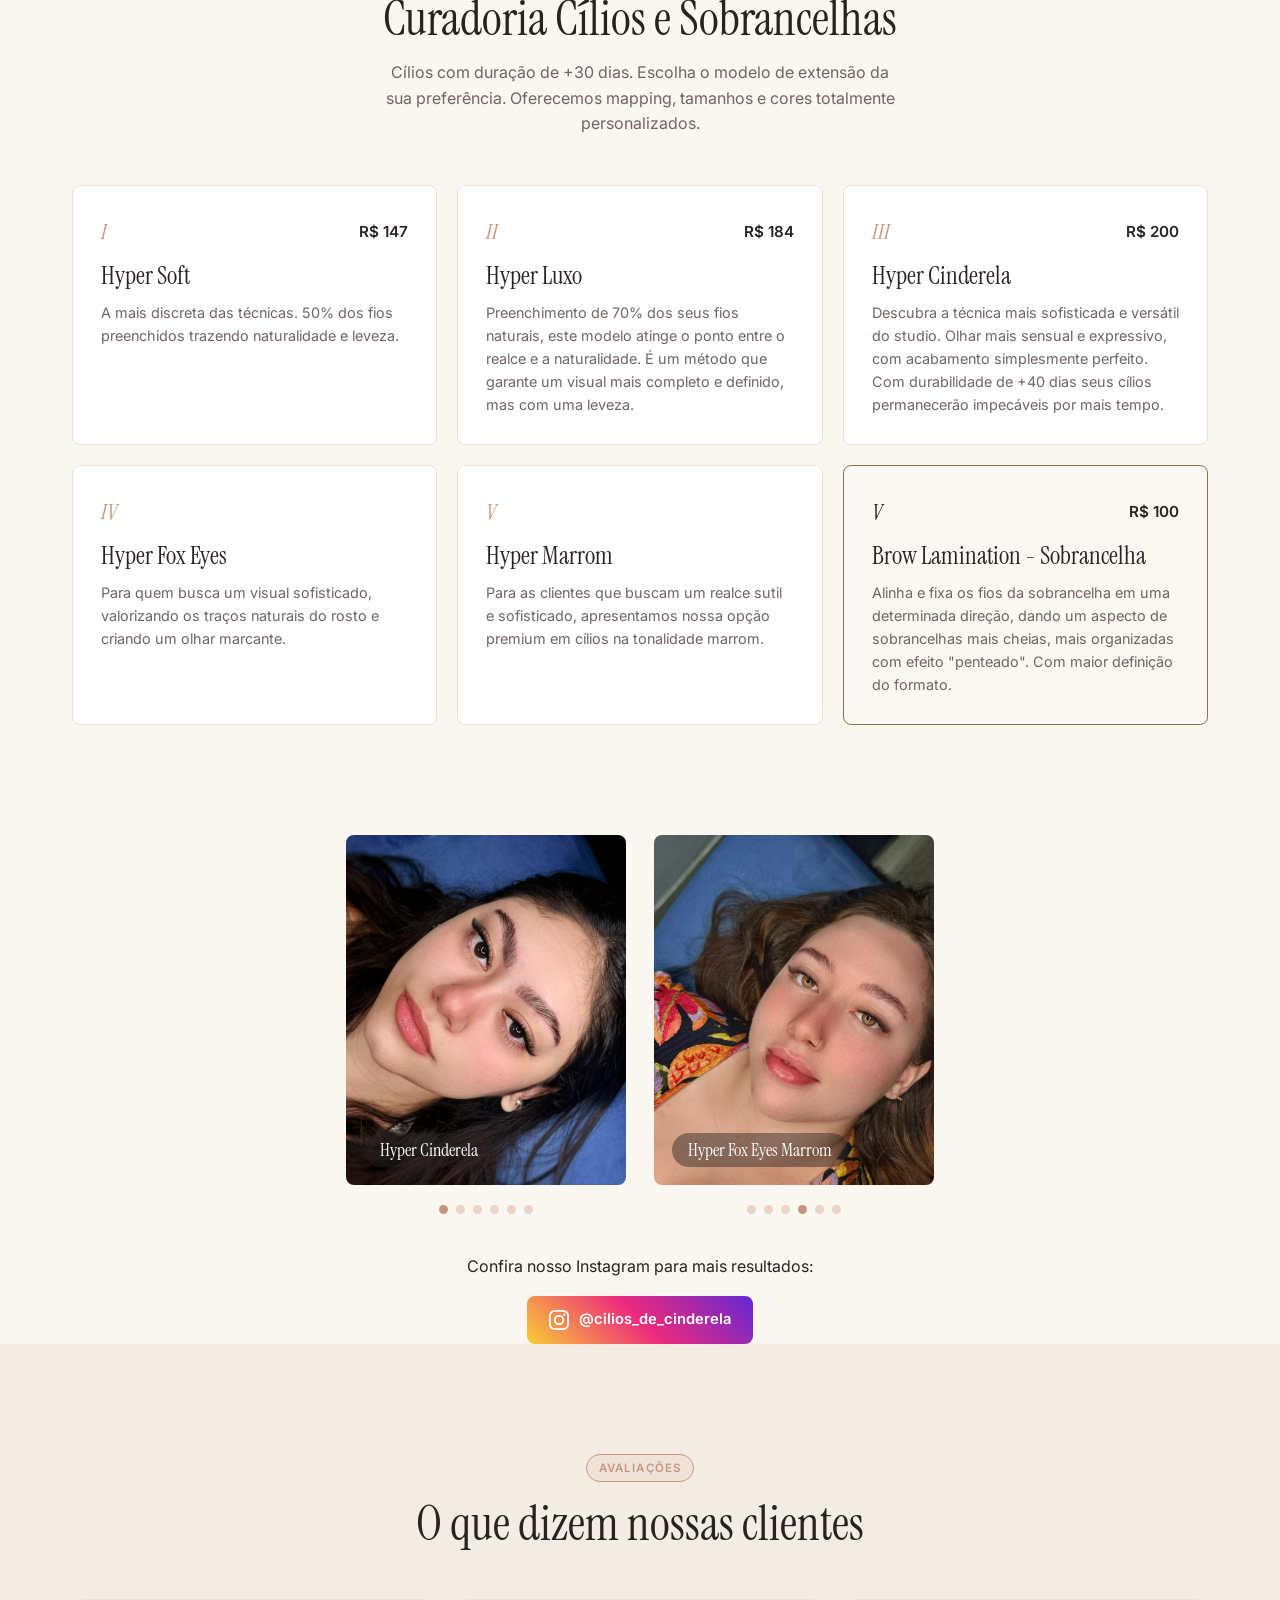
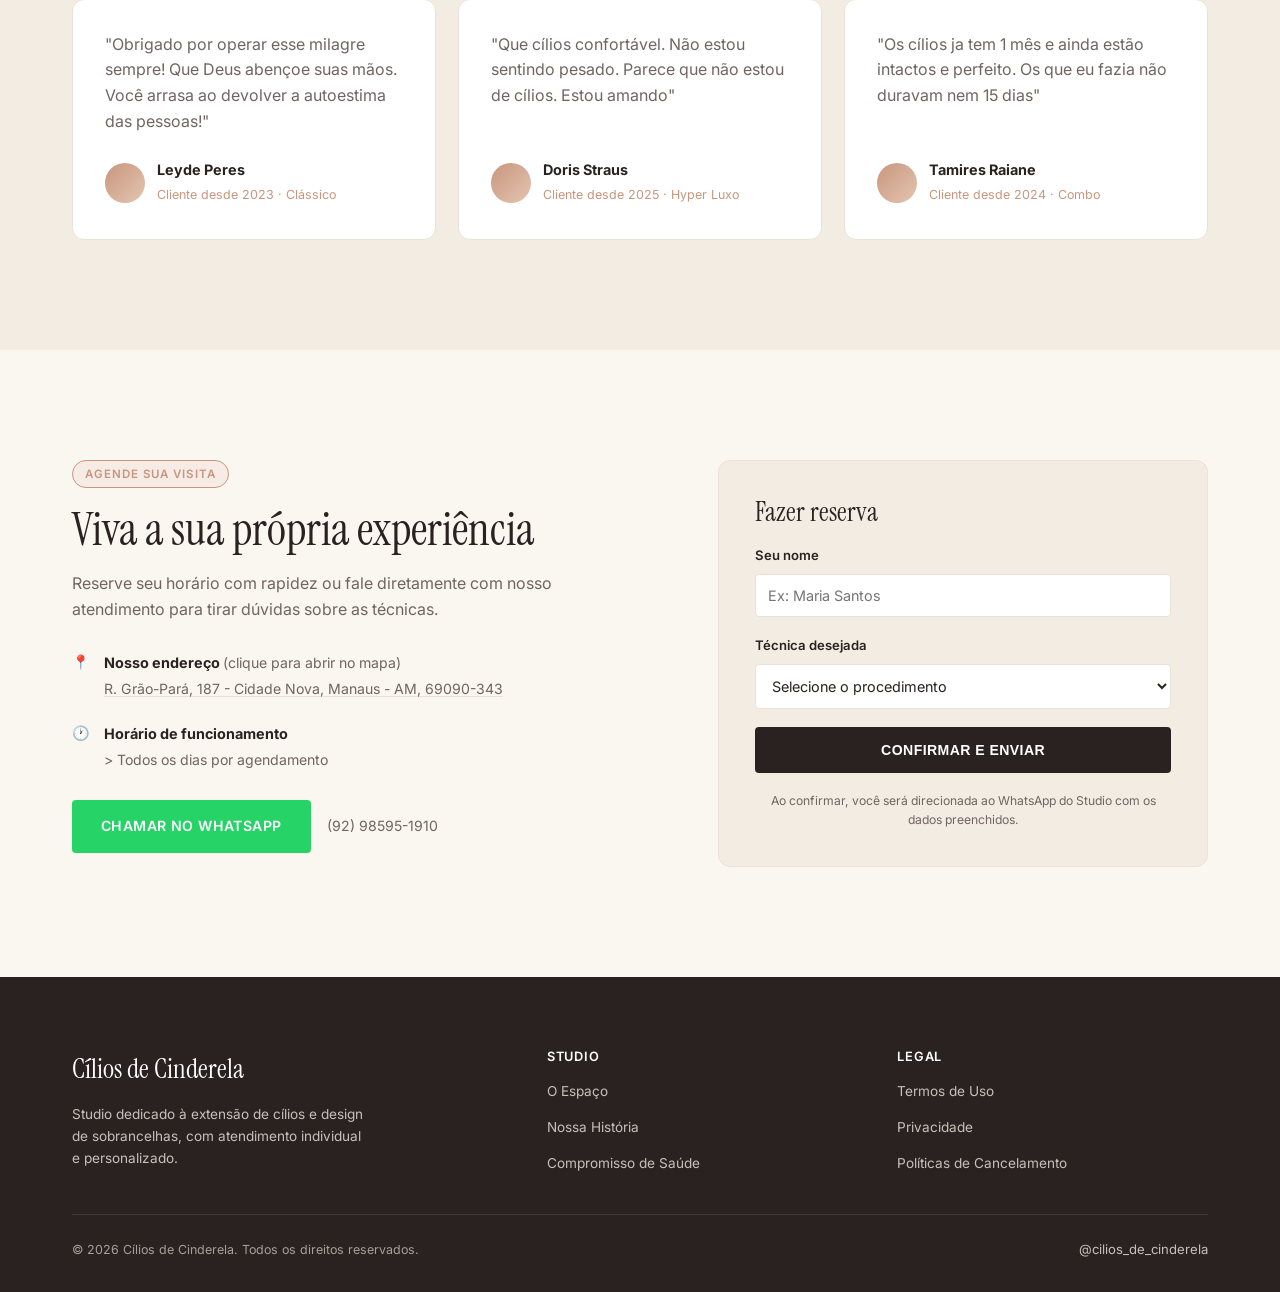
==== commit 8aae84e7: "Adiciona texto indicando que o endereco e clicavel Co-Authored-By: Claude Sonnet 5 <noreply@anthropi" ====
--- a/index.html
+++ b/index.html
@@ -188,7 +188,7 @@
           <div class="contato-row">
             <span class="contato-icon">📍</span>
             <div>
-              <strong>Nosso endereço</strong>
+              <strong>Nosso endereço <span class="contato-mapa-dica">(clique para abrir no mapa)</span></strong>
               <a class="contato-mapa-link" href="https://www.google.com/maps/search/?api=1&query=R.+Gr%C3%A3o-Par%C3%A1%2C+187+-+Cidade+Nova%2C+Manaus+-+AM%2C+69090-343" target="_blank" rel="noopener">R. Grão-Pará, 187 - Cidade Nova, Manaus - AM, 69090-343</a>
             </div>
           </div>
--- a/style.css
+++ b/style.css
@@ -219,6 +219,7 @@
 .contato-row span{font-size:0.88rem; color:var(--muted);}
 .contato-mapa-link{font-size:0.88rem; color:var(--muted); text-decoration:underline; text-underline-offset:2px; text-decoration-color:var(--line);}
 .contato-mapa-link:hover{color:var(--terracotta); text-decoration-color:var(--terracotta);}
+.contato-mapa-dica{font-size:0.78rem; font-weight:400; color:var(--terracotta);}
 .contato-direct{display:flex; align-items:center; gap:16px; flex-wrap:wrap;}
 .contato-phone{font-size:0.88rem; color:var(--muted);}
 
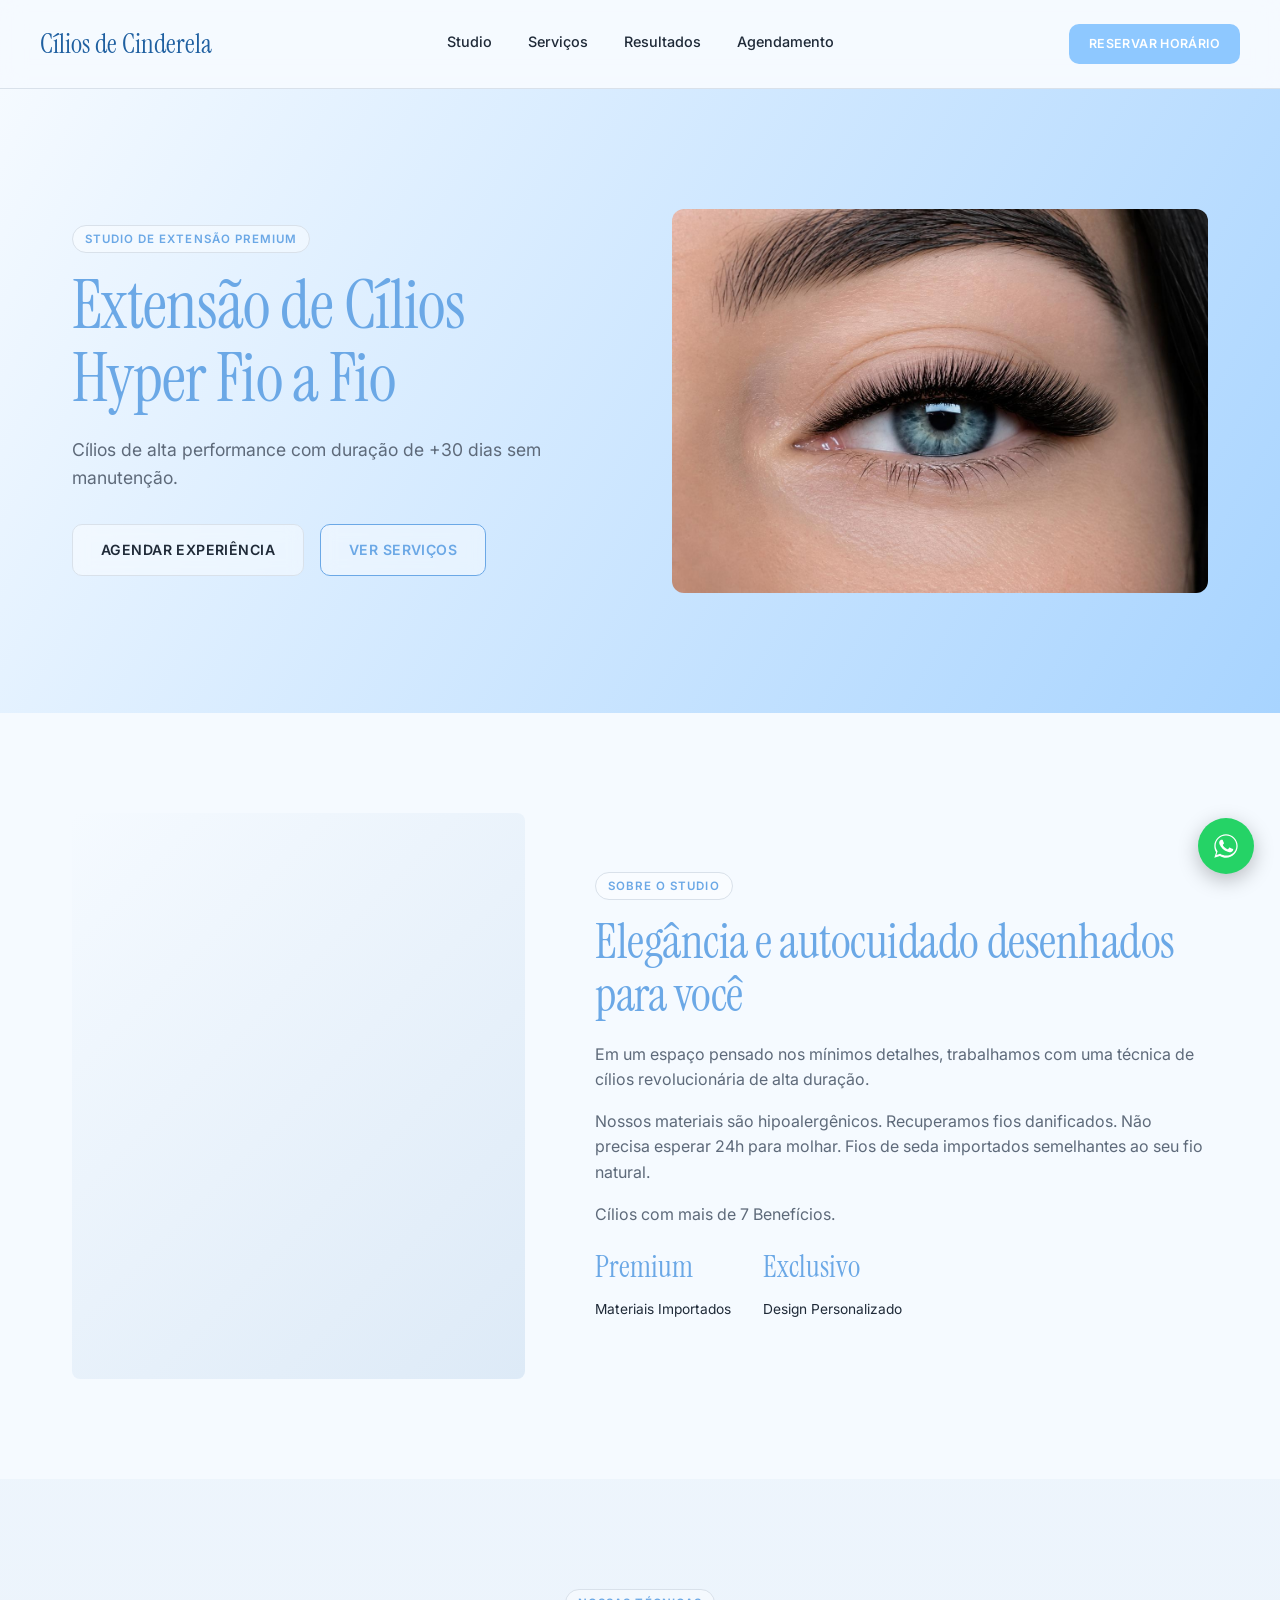
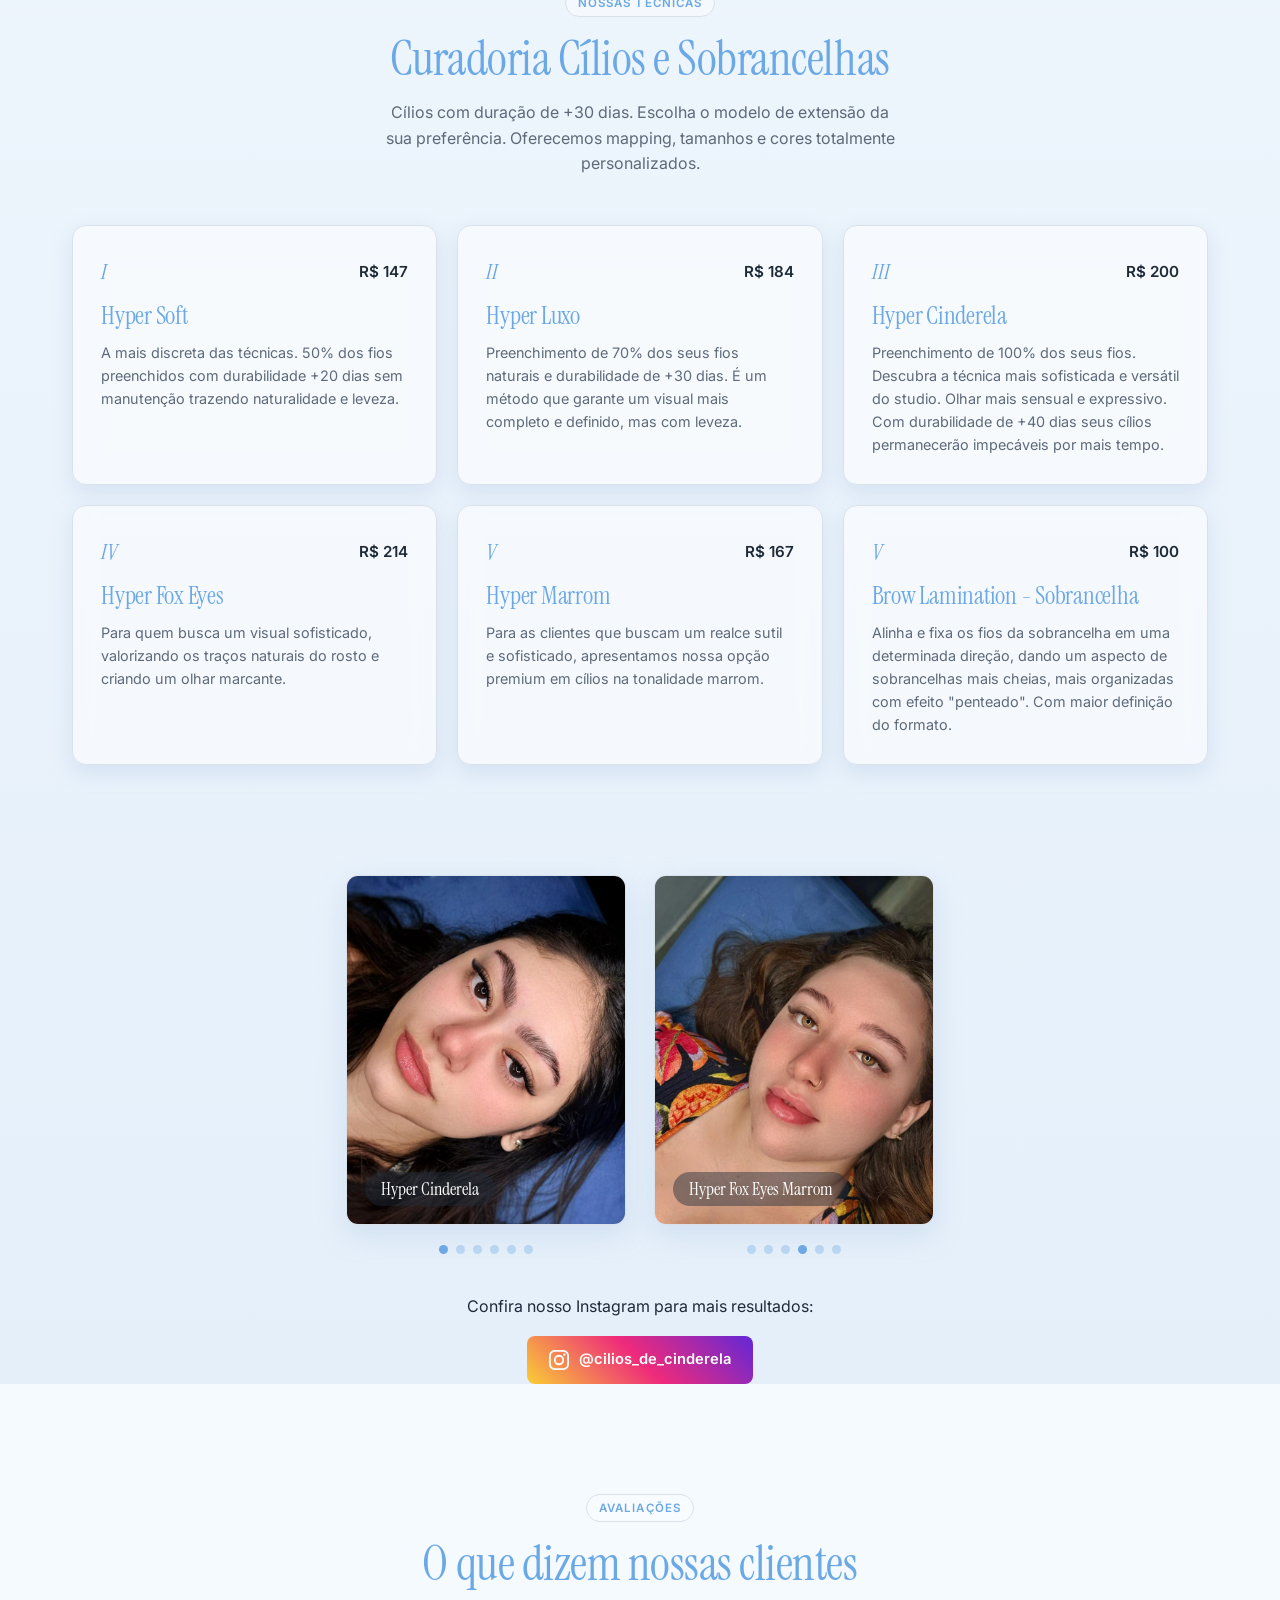
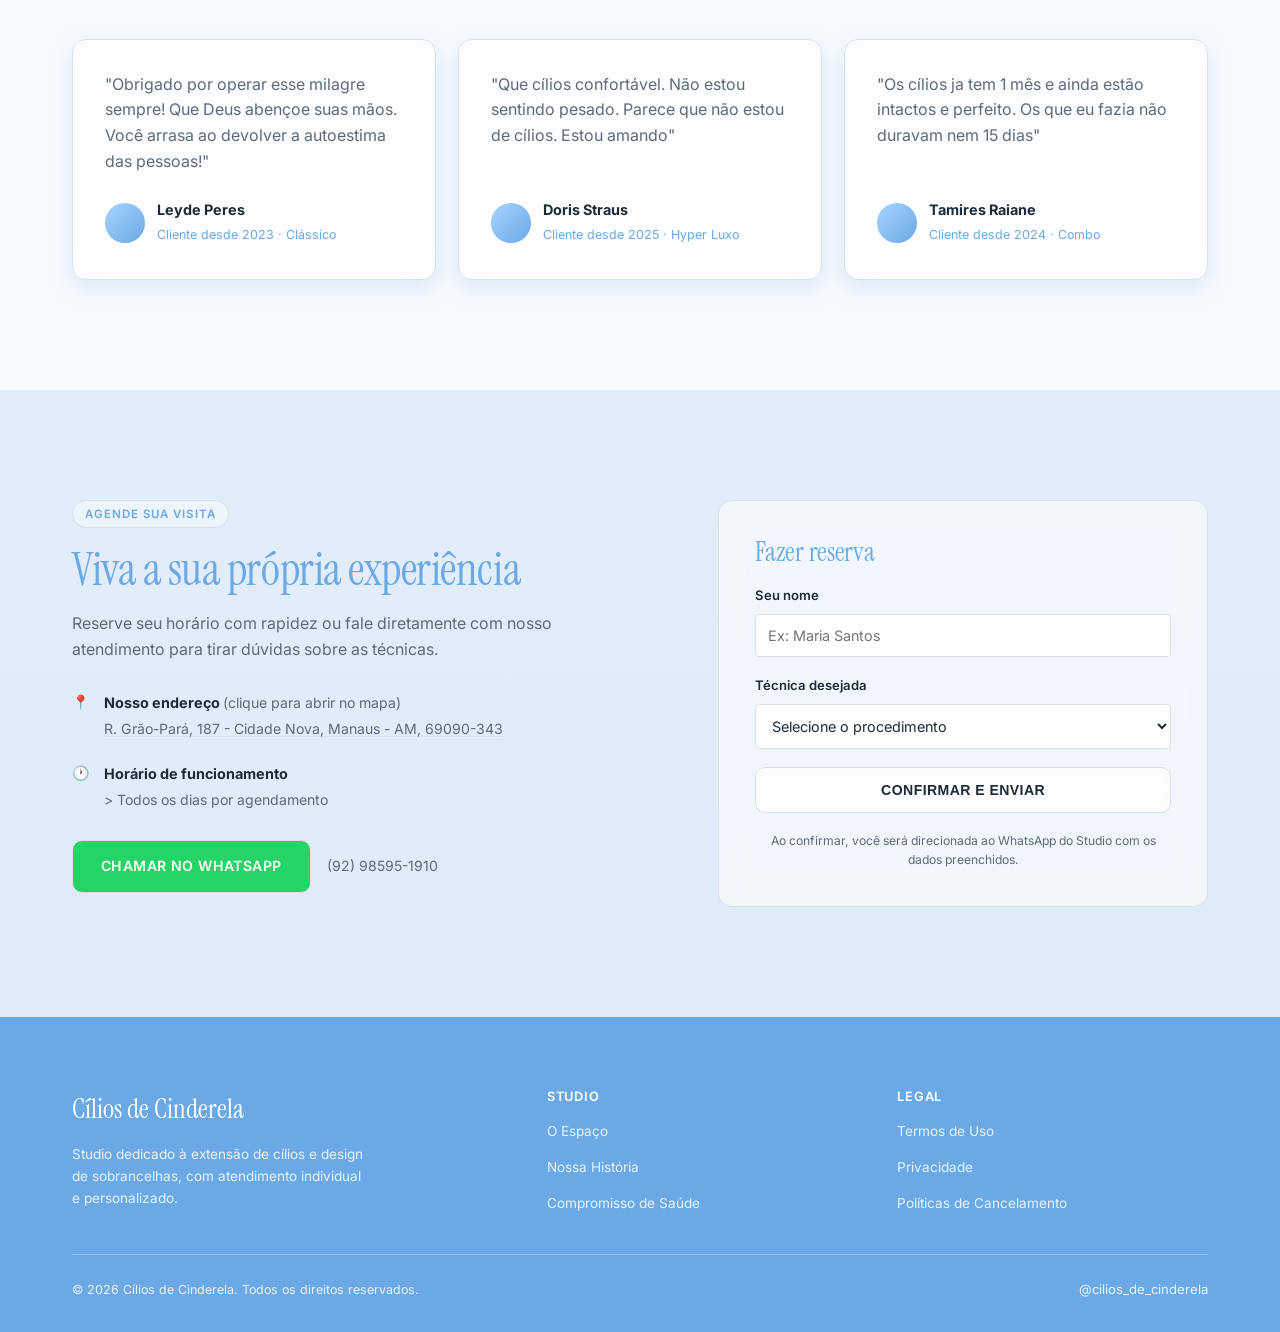
==== commit 5a61ae53: "Valores em Hyper Marrom e Hyper Fox com mudanças na descrição" ====
--- a/index.html
+++ b/index.html
@@ -87,25 +87,25 @@
         <article class="servico-card reveal">
           <div class="servico-head"><span class="servico-index">I</span><span class="servico-preco">R$ 147</span></div>
           <h3>Hyper Soft</h3>
-          <p>A mais discreta das técnicas. 50% dos fios preenchidos trazendo naturalidade e leveza.</p>
+          <p>A mais discreta das técnicas. 50% dos fios preenchidos com durabilidade +20 dias sem manutenção trazendo naturalidade e leveza.</p>
         </article>
         <article class="servico-card reveal">
           <div class="servico-head"><span class="servico-index">II</span><span class="servico-preco">R$ 184</span></div>
           <h3>Hyper Luxo</h3>
-          <p>Preenchimento de 70% dos seus fios naturais, este modelo atinge o ponto entre o realce e a naturalidade. É um método que garante um visual mais completo e definido, mas com uma leveza.</p>
+          <p>Preenchimento de 70% dos seus fios naturais e durabilidade de +30 dias. É um método que garante um visual mais completo e definido, mas com leveza.</p>
         </article>
         <article class="servico-card reveal">
           <div class="servico-head"><span class="servico-index">III</span><span class="servico-preco">R$ 200</span></div>
           <h3>Hyper Cinderela</h3>
-          <p>Descubra a técnica mais sofisticada e versátil do studio. Olhar mais sensual e expressivo, com acabamento simplesmente perfeito. Com durabilidade de +40 dias seus cílios permanecerão impecáveis por mais tempo.</p>
-        </article>
-        <article class="servico-card reveal">
-          <div class="servico-head"><span class="servico-index">IV</span><span class="servico-preco"></span></div>
+          <p>Preenchimento de 100% dos seus fios. Descubra a técnica mais sofisticada e versátil do studio. Olhar mais sensual e expressivo. Com durabilidade de +40 dias seus cílios permanecerão impecáveis por mais tempo.</p>
+        </article>
+        <article class="servico-card reveal">
+          <div class="servico-head"><span class="servico-index">IV</span><span class="servico-preco">R$ 214</span></div>
           <h3>Hyper Fox Eyes</h3>
           <p>Para quem busca um visual sofisticado, valorizando os traços naturais do rosto e criando um olhar marcante.</p>
         </article>
         <article class="servico-card reveal">
-          <div class="servico-head"><span class="servico-index">V</span><span class="servico-preco"></span></div>
+          <div class="servico-head"><span class="servico-index">V</span><span class="servico-preco">R$ 167</span></div>
           <h3>Hyper Marrom</h3>
           <p>Para as clientes que buscam um realce sutil e sofisticado, apresentamos nossa opção premium em cílios na tonalidade marrom.</p>
         </article>
--- a/style.css
+++ b/style.css
@@ -1,16 +1,19 @@
 /* ===========================================================
    CÍLIOS DE CINDERELA — folha de estilos
-   Tema: cream & terracota (baseado no design do Figma)
+   Tema: Cinderela Gelo Encantado (Crystal Ice)
    =========================================================== */
 
 :root{
-  --cream:#FAF6F0;
-  --cream-alt:#F3ECE3;
-  --ink:#292220;
-  --muted:#706562;
-  --line:#EAE2D8;
-  --terracotta:#C8967E;
-  --terracotta-bg:rgba(200,150,126,0.1);
+  --ice:#E8F4FF;
+  --ice-light:#F5FAFF;
+  --crystal:#A8D4FF;
+  --crystal-dark:#6BA8E6;
+  --frost:#DDEAF7;
+  --ink:#1F2A38;
+  --muted:#5E6A7A;
+  --line:#D9E1EA;
+  --accent:#8EC8FF;
+  --accent-hover:#6BB4F0;
   --white:#FFFFFF;
   --whatsapp:#25D366;
   --serif:'Instrument Serif', serif;
@@ -28,238 +31,656 @@
 body{
   font-family:var(--sans);
   color:var(--ink);
-  background:var(--cream);
+  background:linear-gradient(180deg, var(--ice-light), var(--frost));
   line-height:1.6;
   -webkit-font-smoothing:antialiased;
   overflow-x:hidden;
 }
+
 .wrap{max-width:var(--max); margin:0 auto; padding:0 32px;}
 a{color:inherit; text-decoration:none;}
-h1,h2,h3{font-family:var(--serif); font-weight:400; line-height:1.1; color:var(--ink);}
+h1,h2,h3{
+  font-family:var(--serif);
+  font-weight:400;
+  line-height:1.1;
+  color:var(--crystal-dark);
+  letter-spacing:-0.01em;
+}
 ul{list-style:none;}
 
 .eyebrow{
   display:inline-flex;
   padding:4px 12px;
-  background:var(--terracotta-bg);
-  border:1px solid var(--terracotta);
+  background:rgba(255,255,255,0.4);
+  border:1px solid var(--line);
   border-radius:100px;
   font-size:0.72rem;
   font-weight:600;
   letter-spacing:0.09em;
   text-transform:uppercase;
-  color:var(--terracotta);
+  color:var(--crystal-dark);
   margin-bottom:16px;
 }
+
 .section-head{max-width:700px; margin:0 auto 48px; text-align:center;}
 .section-head h2{font-size:clamp(2rem,4vw,3rem);}
 .section-sub{color:var(--muted); font-size:1rem; max-width:520px;}
 .section-head .section-sub{margin:14px auto 0;}
 
-/* ---------- Reveal ---------- */
 .reveal{opacity:0; transform:translateY(24px); transition:opacity 0.6s ease, transform 0.6s ease;}
 .reveal.visible{opacity:1; transform:none;}
 
-/* ---------- Buttons ---------- */
 .btn{
   display:inline-flex; align-items:center; justify-content:center; gap:8px;
-  padding:14px 28px; border-radius:4px; font-size:0.88rem; font-weight:600;
-  letter-spacing:0.03em; text-transform:uppercase; cursor:pointer; border:1px solid transparent;
-  transition:all 0.25s ease;
-}
-.btn-dark{background:var(--ink); color:#fff;}
-.btn-dark:hover{background:#171310;}
-.btn-outline{border-color:var(--terracotta); color:var(--ink);}
-.btn-outline:hover{background:var(--terracotta); color:#fff;}
-.btn-primary{background:var(--terracotta); color:#fff; padding:10px 20px; font-size:0.78rem;}
-.btn-primary:hover{background:#b6805f;}
+  padding:14px 28px; border-radius:10px; font-size:0.88rem; font-weight:600;
+  letter-spacing:0.03em; text-transform:uppercase; cursor:pointer;
+  background:rgba(255,255,255,0.45);
+  backdrop-filter:blur(8px);
+  border:1px solid var(--line);
+  color:var(--ink);
+  transition:all 0.3s ease;
+}
+.btn:hover{background:rgba(255,255,255,0.75);}
+
+.btn-primary{
+  background:var(--accent);
+  color:#fff;
+  border:none;
+  padding:10px 20px;
+  font-size:0.78rem;
+}
+.btn-primary:hover{background:var(--accent-hover);}
+
+.btn-outline{
+  border-color:var(--crystal-dark);
+  color:var(--crystal-dark);
+}
+.btn-outline:hover{
+  background:var(--crystal-dark);
+  color:#fff;
+}
+
 .btn-whatsapp{background:var(--whatsapp); color:#fff;}
 .btn-whatsapp:hover{background:#1fb956;}
+
 .btn-sm{padding:10px 20px; font-size:0.78rem;}
-.btn-outline-sm{
-  padding:8px 16px; border:1px solid var(--ink); border-radius:4px;
-  background:transparent; font-size:0.75rem; font-weight:600; text-transform:uppercase; cursor:pointer;
-  transition:all 0.2s ease;
-}
-.btn-outline-sm:hover{background:var(--ink); color:#fff;}
 .btn-full{width:100%;}
 
-/* ---------- Header ---------- */
 .site-header{
   position:sticky; top:0; z-index:20;
-  background:rgba(250,246,240,0.9); backdrop-filter:blur(8px);
+  background:rgba(245,250,255,0.85);
+  backdrop-filter:blur(12px);
   border-bottom:1px solid var(--line);
 }
 .header-inner{display:flex; align-items:center; justify-content:space-between; padding:22px 0;}
-.logo{font-family:var(--serif); font-size:1.7rem; color:var(--ink);}
-.logo-light{color:#fff;}
+.logo{font-family:var(--serif); font-size:1.7rem; color:#1f60a1;}
+.logo-light{color:#ffffff;}
 .main-nav{display:flex; gap:36px;}
 .main-nav a{font-size:0.9rem; font-weight:500; position:relative; padding-bottom:4px;}
-.main-nav a::after{content:''; position:absolute; left:0; bottom:0; width:0; height:1px; background:var(--terracotta); transition:width 0.3s ease;}
+.main-nav a::after{
+  content:''; position:absolute; left:0; bottom:0; width:0; height:1px;
+  background:var(--crystal-dark); transition:width 0.3s ease;
+}
 .main-nav a:hover::after{width:100%;}
 .nav-toggle{display:none;}
 
-/* ---------- Hero ---------- */
-.hero{padding:100px 0;}
+.hero{
+  padding:120px 0;
+  background:linear-gradient(120deg, var(--ice-light), var(--crystal));
+}
 .hero-inner{display:grid; grid-template-columns:1fr 1fr; gap:64px; align-items:center;}
-.hero h1{font-size:clamp(2.6rem,5.2vw,4.6rem); letter-spacing:-0.02em; margin-bottom:20px;}
+.hero h1{font-size:clamp(2.6rem,5.2vw,4.6rem); margin-bottom:20px;}
 .hero-sub{color:var(--muted); font-size:1.1rem; max-width:480px; margin-bottom:32px;}
 .hero-actions{display:flex; gap:16px; flex-wrap:wrap;}
 .hero-image{border-radius:12px; overflow:hidden;}
 
-/* ---------- Placeholder de foto ---------- */
 .ph-foto{
   aspect-ratio:4/3; width:100%;
-  background:linear-gradient(135deg, var(--cream-alt), #E4D5C8);
+  background:linear-gradient(135deg, var(--ice-light), var(--frost));
   display:flex; align-items:center; justify-content:center;
-  color:rgba(41,34,32,0.35); font-family:var(--serif); font-style:italic; font-size:1rem;
+  color:rgba(31,42,56,0.35); font-family:var(--serif); font-style:italic; font-size:1rem;
   border-radius:8px;
 }
 .ph-foto-tall{aspect-ratio:4/5;}
 .ph-foto img, .sobre-foto img, .hero-image img,
-.ph-foto video, .sobre-foto video, .hero-image video{width:100%; height:100%; object-fit:cover; display:block; border-radius:8px;}
-
-/* ---------- Sobre ---------- */
-.sobre{padding:100px 0; background:var(--cream-alt);}
+.ph-foto video, .sobre-foto video, .hero-image video{
+  width:100%; height:100%; object-fit:cover; display:block; border-radius:8px;
+}
+
+.sobre{padding:100px 0; background:var(--ice-light);}
 .sobre-inner{display:grid; grid-template-columns:0.85fr 1.15fr; gap:70px; align-items:center;}
 .sobre-texto h2{font-size:clamp(2rem,4vw,3rem); margin-bottom:20px;}
 .sobre-texto p{color:var(--muted); font-size:1rem; margin-bottom:16px;}
 .sobre-features{display:flex; gap:32px; margin-top:16px;}
 .feature-item{display:flex; flex-direction:column; gap:6px;}
-.feature-num{font-family:var(--serif); font-size:1.9rem; color:var(--terracotta);}
+.feature-num{font-family:var(--serif); font-size:1.9rem; color:var(--crystal-dark);}
 .feature-label{font-size:0.86rem;}
 
 /* ---------- Serviços ---------- */
 .servicos{padding:110px 0;}
 .servicos-grid{display:grid; grid-template-columns:repeat(3,1fr); gap:20px;}
+
 .servico-card{
-  background:var(--white); border:1px solid var(--line); border-radius:8px; padding:28px;
-  display:flex; flex-direction:column; gap:12px;
-}
-.servico-card--sobrancelha{
-  border-color: #8B6F47;
-  background: #FBF7F2;
-}
-.servico-card--sobrancelha .servico-index{
-  color: #31230f;
-}
-.servico-head{display:flex; justify-content:space-between; align-items:center;}
-.servico-index{font-family:var(--serif); font-style:italic; font-size:1.4rem; color:var(--terracotta);}
-.servico-preco{font-weight:600; font-size:0.95rem;}
-.servico-card h3{font-size:1.55rem;}
-.servico-card p{color:var(--muted); font-size:0.9rem;}
-.servico-cta{background:var(--cream-alt); border:none; justify-content:center;}
-.servico-cta h3{font-size:1.55rem;}
-.servico-cta .btn{align-self:flex-start; margin-top:8px;}
+  background:rgba(255,255,255,0.55);
+  backdrop-filter:blur(12px);
+  border:1px solid var(--line);
+  border-radius:14px;
+  padding:28px;
+  display:flex;
+  flex-direction:column;
+  gap:12px;
+  box-shadow:0 8px 20px rgba(150,180,220,0.25);
+}
+
+.servico-head{
+  display:flex;
+  justify-content:space-between;
+  align-items:center;
+}
+
+.servico-index{
+  font-family:var(--serif);
+  font-style:italic;
+  font-size:1.4rem;
+  color:var(--crystal-dark);
+}
+
+.servico-preco{
+  font-weight:600;
+  font-size:0.95rem;
+}
+
+.servico-card h3{
+  font-size:1.55rem;
+}
+
+.servico-card p{
+  color:var(--muted);
+  font-size:0.9rem;
+}
+
+.servico-cta{
+  background:var(--ice-light);
+  border:none;
+  justify-content:center;
+}
+
+.servico-cta h3{
+  font-size:1.55rem;
+}
+
+.servico-cta .btn{
+  align-self:flex-start;
+  margin-top:8px;
+}
 
 /* ---------- Pacotes ---------- */
-.pacotes{padding:110px 0; background:var(--cream-alt);}
-.pacotes-inner{display:grid; grid-template-columns:0.75fr 1.1fr; gap:60px; align-items:center;}
-.pacotes-left h2{font-size:clamp(1.9rem,3.6vw,2.7rem); margin-bottom:16px;}
-.pacotes-badge{display:flex; align-items:center; gap:10px; margin-top:20px; font-weight:600; font-size:0.9rem;}
-.badge-icon{font-size:1.1rem;}
-.pacotes-cards{display:grid; grid-template-columns:1fr 1fr; gap:22px;}
-.pacote-card{background:var(--white); border:1px solid var(--line); border-radius:12px; padding:32px; display:flex; flex-direction:column; gap:20px;}
-.pacote-tag{display:block; font-size:0.72rem; font-weight:600; letter-spacing:0.06em; text-transform:uppercase; color:var(--terracotta); margin-bottom:6px;}
-.pacote-cabecalho h3{font-size:1.7rem;}
-.pacote-card hr{border:none; border-top:1px solid var(--line);}
-.pacote-card ul{display:flex; flex-direction:column; gap:10px;}
-.pacote-card li{font-size:0.9rem; color:var(--muted); padding-left:16px; position:relative;}
-.pacote-card li::before{content:'•'; position:absolute; left:0; color:var(--terracotta);}
-.pacote-rodape{display:flex; align-items:center; justify-content:space-between;}
-.pacote-preco{font-family:var(--serif); font-size:1.5rem;}
+.pacotes{
+  padding:110px 0;
+  background:var(--ice-light);
+}
+
+.pacotes-inner{
+  display:grid;
+  grid-template-columns:0.75fr 1.1fr;
+  gap:60px;
+  align-items:center;
+}
+
+.pacotes-left h2{
+  font-size:clamp(1.9rem,3.6vw,2.7rem);
+  margin-bottom:16px;
+}
+
+.pacotes-badge{
+  display:flex;
+  align-items:center;
+  gap:10px;
+  margin-top:20px;
+  font-weight:600;
+  font-size:0.9rem;
+}
+
+.badge-icon{
+  font-size:1.1rem;
+}
+
+.pacotes-cards{
+  display:grid;
+  grid-template-columns:1fr 1fr;
+  gap:22px;
+}
+
+.pacote-card{
+  background:rgba(255,255,255,0.55);
+  backdrop-filter:blur(12px);
+  border:1px solid var(--line);
+  border-radius:14px;
+  padding:32px;
+  display:flex;
+  flex-direction:column;
+  gap:20px;
+  box-shadow:0 8px 20px rgba(150,180,220,0.25);
+}
+
+.pacote-tag{
+  display:block;
+  font-size:0.72rem;
+  font-weight:600;
+  letter-spacing:0.06em;
+  text-transform:uppercase;
+  color:var(--crystal-dark);
+  margin-bottom:6px;
+}
+
+.pacote-cabecalho h3{
+  font-size:1.7rem;
+}
+
+.pacote-card hr{
+  border:none;
+  border-top:1px solid var(--line);
+}
+
+.pacote-card ul{
+  display:flex;
+  flex-direction:column;
+  gap:10px;
+}
+
+.pacote-card li{
+  font-size:0.9rem;
+  color:var(--muted);
+  padding-left:16px;
+  position:relative;
+}
+
+.pacote-card li::before{
+  content:'•';
+  position:absolute;
+  left:0;
+  color:var(--crystal-dark);
+}
+
+.pacote-rodape{
+  display:flex;
+  align-items:center;
+  justify-content:space-between;
+}
+
+.pacote-preco{
+  font-family:var(--serif);
+  font-size:1.5rem;
+}
 
 /* ---------- Galeria (slideshow automático) ---------- */
-.galeria{padding:110px 0;}
-.galeria-sliders{display:flex; flex-wrap:wrap; justify-content:center; gap:28px;}
-.galeria-slider{width:280px;}
+.galeria{
+  padding:110px 0;
+}
+
+.galeria-sliders{
+  display:flex;
+  flex-wrap:wrap;
+  justify-content:center;
+  gap:28px;
+}
+
+.galeria-slider{
+  width:280px;
+}
+
 .galeria-track{
-  position:relative; aspect-ratio:4/5; border-radius:8px; overflow:hidden;
-  background:var(--cream-alt);
-}
+  position:relative;
+  aspect-ratio:4/5;
+  border-radius:12px;
+  overflow:hidden;
+  background:var(--ice-light);
+  border:1px solid var(--line);
+  box-shadow:0 10px 28px rgba(150,180,220,0.28);
+}
+
 .galeria-item{
-  position:absolute; inset:0; border:none; background:none; padding:0; cursor:pointer;
-  opacity:0; visibility:hidden; transition:opacity 0.8s ease;
-}
-.galeria-item.is-active{opacity:1; visibility:visible;}
-.galeria-item img{width:100%; height:100%; object-fit:cover; display:block;}
+  position:absolute;
+  inset:0;
+  border:none;
+  background:none;
+  padding:0;
+  cursor:pointer;
+  opacity:0;
+  visibility:hidden;
+  transition:opacity 0.8s ease;
+}
+
+.galeria-item.is-active{
+  opacity:1;
+  visibility:visible;
+}
+
+.galeria-item img{
+  width:100%;
+  height:100%;
+  object-fit:cover;
+  display:block;
+}
+
 .galeria-legenda{
-  position:absolute; left:18px; bottom:18px; z-index:1;
-  font-family:var(--serif); font-size:1.1rem; color:var(--white);
-  background:rgba(41,34,32,0.45); padding:6px 16px; border-radius:20px;
-}
-.galeria-dots{display:flex; justify-content:center; gap:8px; margin-top:20px;}
+  position:absolute;
+  left:18px;
+  bottom:18px;
+  z-index:1;
+  font-family:var(--serif);
+  font-size:1.1rem;
+  color:#fff;
+  background:rgba(31,42,56,0.45);
+  padding:6px 16px;
+  border-radius:20px;
+}
+
+.galeria-dots{
+  display:flex;
+  justify-content:center;
+  gap:8px;
+  margin-top:20px;
+}
+
 .galeria-dot{
-  width:9px; height:9px; border-radius:50%; border:none; padding:0; cursor:pointer;
-  background:var(--terracotta); opacity:0.35; transition:opacity 0.3s ease;
-}
-.galeria-dot.is-active{opacity:1;}
+  width:9px;
+  height:9px;
+  border-radius:50%;
+  border:none;
+  padding:0;
+  cursor:pointer;
+  background:var(--crystal-dark);
+  opacity:0.35;
+  transition:opacity 0.3s ease;
+}
+
+.galeria-dot.is-active{
+  opacity:1;
+}
 
 /* ---------- Depoimentos ---------- */
-.depoimentos{padding:110px 0; background:var(--cream-alt);}
-.depoimentos-grid{display:grid; grid-template-columns:repeat(3,1fr); gap:22px;}
+.depoimentos{
+  padding:110px 0;
+  background:var(--ice-light);
+}
+
+.depoimentos-grid{
+  display:grid;
+  grid-template-columns:repeat(3,1fr);
+  gap:22px;
+}
+
 .depoimento-card{
-  background:var(--white); border:1px solid var(--line); border-radius:12px; padding:32px;
-  display:flex; flex-direction:column; justify-content:space-between; gap:24px; min-height:220px;
-}
-.depoimento-card p{color:var(--muted); font-size:1rem;}
-.depoimento-autor{display:flex; align-items:center; gap:12px;}
-.avatar-ph{width:40px; height:40px; border-radius:50%; background:linear-gradient(135deg, var(--terracotta), #E4C5B0); flex:none;}
-.depoimento-autor strong{display:block; font-size:0.9rem;}
-.depoimento-autor span{font-size:0.78rem; color:var(--terracotta);}
+  background:rgba(255,255,255,0.55);
+  backdrop-filter:blur(12px);
+  border:1px solid var(--line);
+  border-radius:14px;
+  padding:32px;
+  display:flex;
+  flex-direction:column;
+  justify-content:space-between;
+  gap:24px;
+  min-height:220px;
+  box-shadow:0 8px 20px rgba(150,180,220,0.25);
+}
+
+.depoimento-card p{
+  color:var(--muted);
+  font-size:1rem;
+}
+
+.depoimento-autor{
+  display:flex;
+  align-items:center;
+  gap:12px;
+}
+
+.avatar-ph{
+  width:40px;
+  height:40px;
+  border-radius:50%;
+  background:linear-gradient(135deg, var(--crystal), var(--crystal-dark));
+  flex:none;
+}
+
+.depoimento-autor strong{
+  display:block;
+  font-size:0.9rem;
+}
+
+.depoimento-autor span{
+  font-size:0.78rem;
+  color:var(--crystal-dark);
+}
 
 /* ---------- Contato / Agendamento ---------- */
-.contato{padding:110px 0;}
-.contato-inner{display:grid; grid-template-columns:1fr 0.85fr; gap:70px; align-items:start;}
-.contato-info h2{font-size:clamp(2rem,4vw,2.9rem); margin-bottom:16px;}
-.contato-rows{display:flex; flex-direction:column; gap:20px; margin:28px 0;}
-.contato-row{display:flex; gap:14px; align-items:flex-start;}
-.contato-icon{font-size:1.2rem;}
-.contato-row strong{display:block; font-size:0.9rem; margin-bottom:2px;}
-.contato-row span{font-size:0.88rem; color:var(--muted);}
-.contato-mapa-link{font-size:0.88rem; color:var(--muted); text-decoration:underline; text-underline-offset:2px; text-decoration-color:var(--line);}
-.contato-mapa-link:hover{color:var(--terracotta); text-decoration-color:var(--terracotta);}
-.contato-mapa-dica{font-size:0.78rem; font-weight:400; color:var(--terracotta);}
-.contato-direct{display:flex; align-items:center; gap:16px; flex-wrap:wrap;}
-.contato-phone{font-size:0.88rem; color:var(--muted);}
-
+.contato{
+  padding:110px 0;
+}
+
+.contato-inner{
+  display:grid;
+  grid-template-columns:1fr 0.85fr;
+  gap:70px;
+  align-items:start;
+}
+
+.contato-info h2{
+  font-size:clamp(2rem,4vw,2.9rem);
+  margin-bottom:16px;
+}
+
+.contato-rows{
+  display:flex;
+  flex-direction:column;
+  gap:20px;
+  margin:28px 0;
+}
+
+.contato-row{
+  display:flex;
+  gap:14px;
+  align-items:flex-start;
+}
+
+.contato-icon{
+  font-size:1.2rem;
+}
+
+.contato-row strong{
+  display:block;
+  font-size:0.9rem;
+  margin-bottom:2px;
+}
+
+.contato-row span{
+  font-size:0.88rem;
+  color:var(--muted);
+}
+
+.contato-mapa-link{
+  font-size:0.88rem;
+  color:var(--muted);
+  text-decoration:underline;
+  text-underline-offset:2px;
+  text-decoration-color:var(--line);
+}
+
+.contato-mapa-link:hover{
+  color:var(--crystal-dark);
+  text-decoration-color:var(--crystal-dark);
+}
+
+.contato-mapa-dica{
+  font-size:0.78rem;
+  font-weight:400;
+  color:var(--crystal-dark);
+}
+
+.contato-direct{
+  display:flex;
+  align-items:center;
+  gap:16px;
+  flex-wrap:wrap;
+}
+
+.contato-phone{
+  font-size:0.88rem;
+  color:var(--muted);
+}
+
+/* ---------- Formulário ---------- */
 .contato-form{
-  background:var(--cream-alt); border:1px solid var(--line); border-radius:12px;
-  padding:36px; display:flex; flex-direction:column; gap:18px;
-}
-.contato-form h3{font-size:1.7rem;}
-.contato-form label{display:flex; flex-direction:column; gap:8px; font-size:0.82rem; font-weight:600;}
-.contato-form input, .contato-form select{
-  padding:12px; border:1px solid var(--line); border-radius:4px; background:var(--white);
-  font-family:var(--sans); font-size:0.9rem; color:var(--ink);
-}
-.contato-form input:focus, .contato-form select:focus{outline:2px solid var(--terracotta); outline-offset:1px;}
-.contato-form-obs{font-size:0.76rem; color:var(--muted); text-align:center;}
+  background:rgba(255,255,255,0.55);
+  backdrop-filter:blur(12px);
+  border:1px solid var(--line);
+  border-radius:14px;
+  padding:36px;
+  display:flex;
+  flex-direction:column;
+  gap:18px;
+}
+
+.contato-form h3{
+  font-size:1.7rem;
+}
+
+.contato-form label{
+  display:flex;
+  flex-direction:column;
+  gap:8px;
+  font-size:0.82rem;
+  font-weight:600;
+}
+
+.contato-form input,
+.contato-form select{
+  padding:12px;
+  border:1px solid var(--line);
+  border-radius:4px;
+  background:var(--white);
+  font-family:var(--sans);
+  font-size:0.9rem;
+  color:var(--ink);
+}
+
+.contato-form input:focus,
+.contato-form select:focus{
+  outline:2px solid var(--crystal-dark);
+  outline-offset:1px;
+}
+
+.contato-form-obs{
+  font-size:0.76rem;
+  color:var(--muted);
+  text-align:center;
+}
 
 /* ---------- Footer ---------- */
-.site-footer{background:var(--ink); color:#EAE2D8; padding:70px 0 32px;}
-.footer-top{display:grid; grid-template-columns:1.4fr 1fr 1fr; gap:40px; margin-bottom:40px;}
-.footer-brand p{margin-top:14px; font-size:0.85rem; line-height:1.6; color:#c8c0ba; max-width:300px;}
-.footer-col{display:flex; flex-direction:column; gap:14px;}
-.footer-col-title{font-size:0.8rem; font-weight:600; letter-spacing:0.06em; text-transform:uppercase; color:#fff;}
-.footer-col a{font-size:0.85rem; color:#c8c0ba;}
-.footer-col a:hover{color:var(--terracotta);}
-.footer-line{border:none; border-top:1px solid rgba(234,226,216,0.12);}
-.footer-bottom{display:flex; justify-content:space-between; align-items:center; padding-top:24px; flex-wrap:wrap; gap:14px;}
-.footer-bottom p{font-size:0.78rem; color:#a89f98;}
-.footer-social{display:flex; gap:20px;}
-.footer-social a{font-size:0.82rem; color:#c8c0ba;}
-.footer-social a:hover{color:var(--terracotta);}
+.site-footer{
+  background:var(--crystal-dark);
+  color:var(--ice-light);
+  padding:70px 0 32px;
+}
+
+.footer-top{
+  display:grid;
+  grid-template-columns:1.4fr 1fr 1fr;
+  gap:40px;
+  margin-bottom:40px;
+}
+
+.footer-brand p{
+  margin-top:14px;
+  font-size:0.85rem;
+  line-height:1.6;
+  color:#e8f4ff;
+  max-width:300px;
+}
+
+.footer-col{
+  display:flex;
+  flex-direction:column;
+  gap:14px;
+}
+
+.footer-col-title{
+  font-size:0.8rem;
+  font-weight:600;
+  letter-spacing:0.06em;
+  text-transform:uppercase;
+  color:#fff;
+}
+
+.footer-col a{
+  font-size:0.85rem;
+  color:#e8f4ff;
+}
+
+.footer-col a:hover{
+  color:#fff;
+}
+
+.footer-line{
+  border:none;
+  border-top:1px solid rgba(255,255,255,0.25);
+}
+
+.footer-bottom{
+  display:flex;
+  justify-content:space-between;
+  align-items:center;
+  padding-top:24px;
+  flex-wrap:wrap;
+  gap:14px;
+}
+
+.footer-bottom p{
+  font-size:0.78rem;
+  color:#e8f4ff;
+}
+
+.footer-social{
+  display:flex;
+  gap:20px;
+}
+
+.footer-social a{
+  font-size:0.82rem;
+  color:#e8f4ff;
+}
+
+.footer-social a:hover{
+  color:#fff;
+}
 
 /* ---------- WhatsApp float ---------- */
 .whatsapp-float{
-  position:fixed; bottom:26px; right:26px; width:56px; height:56px;
-  background:var(--whatsapp); color:#fff; border-radius:50%;
-  display:flex; align-items:center; justify-content:center;
-  box-shadow:0 6px 20px rgba(0,0,0,0.25); z-index:30; transition:transform 0.25s ease;
-}
-.whatsapp-float svg{width:28px; height:28px;}
-.whatsapp-float:hover{transform:scale(1.08);}
+  position:fixed;
+  bottom:26px;
+  right:26px;
+  width:56px;
+  height:56px;
+  background:var(--whatsapp);
+  color:#fff;
+  border-radius:50%;
+  display:flex;
+  align-items:center;
+  justify-content:center;
+  box-shadow:0 6px 20px rgba(0,0,0,0.25);
+  z-index:30;
+  transition:transform 0.25s ease;
+}
+
+.whatsapp-float svg{
+  width:28px;
+  height:28px;
+}
+
+.whatsapp-float:hover{
+  transform:scale(1.08);
+}
 
 /* ---------- Instagram Float ---------- */
 .btn-instagram{
@@ -275,60 +696,180 @@
   text-decoration:none;
   transition:transform 0.25s ease, box-shadow 0.25s ease;
 }
+
 .btn-instagram svg{
   width:20px;
   height:20px;
   flex-shrink:0;
 }
+
 .btn-instagram:hover{
   transform:translateY(-2px);
   box-shadow:0 8px 20px rgba(238,42,123,0.35);
 }
+
 .galeria-instagram{
-  text-align: center;
-  margin-top: 40px;
-}
+  text-align:center;
+  margin-top:40px;
+}
+
 .galeria-instagram .section-note{
-  margin-bottom: 16px;
+  margin-bottom:16px;
 }
 
 /* ---------- Lightbox ---------- */
 .lightbox{
-  position:fixed; inset:0; background:rgba(20,16,14,0.94); z-index:50;
-  display:flex; align-items:center; justify-content:center; opacity:0; visibility:hidden; transition:opacity 0.3s ease;
-}
-.lightbox.open{opacity:1; visibility:visible;}
-.lightbox-content{max-width:min(880px,86vw); max-height:80vh; display:flex; align-items:center; justify-content:center; color:#fff; font-family:var(--serif); font-style:italic; font-size:1.4rem;}
-.lightbox-content img{max-width:100%; max-height:80vh; border-radius:6px;}
-.lightbox-close{position:absolute; top:22px; right:28px; background:none; border:none; color:#fff; font-size:2.2rem; cursor:pointer;}
+  position:fixed;
+  inset:0;
+  background:rgba(10,20,40,0.85);
+  backdrop-filter:blur(12px);
+  z-index:50;
+  display:flex;
+  align-items:center;
+  justify-content:center;
+  opacity:0;
+  visibility:hidden;
+  transition:opacity 0.3s ease;
+}
+
+.lightbox.open{
+  opacity:1;
+  visibility:visible;
+}
+
+.lightbox-content{
+  max-width:min(880px,86vw);
+  max-height:80vh;
+  display:flex;
+  align-items:center;
+  justify-content:center;
+  color:#fff;
+  font-family:var(--serif);
+  font-style:italic;
+  font-size:1.4rem;
+}
+
+.lightbox-content img{
+  max-width:100%;
+  max-height:80vh;
+  border-radius:6px;
+}
+
+.lightbox-close{
+  position:absolute;
+  top:22px;
+  right:28px;
+  background:none;
+  border:none;
+  color:#fff;
+  font-size:2.2rem;
+  cursor:pointer;
+}
+
 .lightbox-nav{
-  position:absolute; top:50%; transform:translateY(-50%); width:48px; height:48px; border-radius:50%;
-  border:1px solid rgba(255,255,255,0.3); background:rgba(255,255,255,0.05); color:#fff; font-size:1.6rem;
-  cursor:pointer; display:flex; align-items:center; justify-content:center; transition:all 0.25s ease;
-}
-.lightbox-nav:hover{background:var(--terracotta); border-color:var(--terracotta);}
+  position:absolute;
+  top:50%;
+  transform:translateY(-50%);
+  width:48px;
+  height:48px;
+  border-radius:50%;
+  border:1px solid rgba(255,255,255,0.3);
+  background:rgba(255,255,255,0.05);
+  color:#fff;
+  font-size:1.6rem;
+  cursor:pointer;
+  display:flex;
+  align-items:center;
+  justify-content:center;
+  transition:all 0.25s ease;
+}
+
+.lightbox-nav:hover{
+  background:var(--crystal-dark);
+  border-color:var(--crystal-dark);
+}
+
 .lightbox-prev{left:24px;}
 .lightbox-next{right:24px;}
 
 /* ---------- Focus ---------- */
-a:focus-visible, button:focus-visible, input:focus-visible, select:focus-visible{outline:2px solid var(--terracotta); outline-offset:2px;}
+a:focus-visible,
+button:focus-visible,
+input:focus-visible,
+select:focus-visible{
+  outline:2px solid var(--crystal-dark);
+  outline-offset:2px;
+}
 
 /* ---------- Responsive ---------- */
 @media (max-width: 980px){
-  .hero-inner, .sobre-inner, .pacotes-inner, .contato-inner{grid-template-columns:1fr;}
-  .servicos-grid, .depoimentos-grid{grid-template-columns:repeat(2,1fr);}
-  .pacotes-cards{grid-template-columns:1fr;}
-  .footer-top{grid-template-columns:1fr 1fr;}
-}
+  .hero-inner,
+  .sobre-inner,
+  .pacotes-inner,
+  .contato-inner{
+    grid-template-columns:1fr;
+  }
+
+  .servicos-grid,
+  .depoimentos-grid{
+    grid-template-columns:repeat(2,1fr);
+  }
+
+  .pacotes-cards{
+    grid-template-columns:1fr;
+  }
+
+  .footer-top{
+    grid-template-columns:1fr 1fr;
+  }
+}
+
 @media (max-width: 640px){
-  .main-nav, .nav-cta{display:none;}
-  .nav-toggle{display:flex; flex-direction:column; gap:5px; background:none; border:none; cursor:pointer; padding:6px;}
-  .nav-toggle span{width:22px; height:2px; background:var(--ink); display:block;}
+  .main-nav,
+  .nav-cta{
+    display:none;
+  }
+
+  .nav-toggle{
+    display:flex;
+    flex-direction:column;
+    gap:5px;
+    background:none;
+    border:none;
+    cursor:pointer;
+    padding:6px;
+  }
+
+  .nav-toggle span{
+    width:22px;
+    height:2px;
+    background:var(--ink);
+    display:block;
+  }
+
   .main-nav.open{
-    display:flex; flex-direction:column; position:absolute; top:100%; left:0; right:0;
-    background:var(--cream); padding:22px 32px; gap:18px; border-bottom:1px solid var(--line);
-  }
-  .servicos-grid, .depoimentos-grid{grid-template-columns:1fr;}
-  .footer-top{grid-template-columns:1fr;}
-  .hero{padding:70px 0;}
-}
+    display:flex;
+    flex-direction:column;
+    position:absolute;
+    top:100%;
+    left:0;
+    right:0;
+    background:var(--ice-light);
+    padding:22px 32px;
+    gap:18px;
+    border-bottom:1px solid var(--line);
+  }
+
+  .servicos-grid,
+  .depoimentos-grid{
+    grid-template-columns:1fr;
+  }
+
+  .footer-top{
+    grid-template-columns:1fr;
+  }
+
+  .hero{
+    padding:70px 0;
+  }
+}
